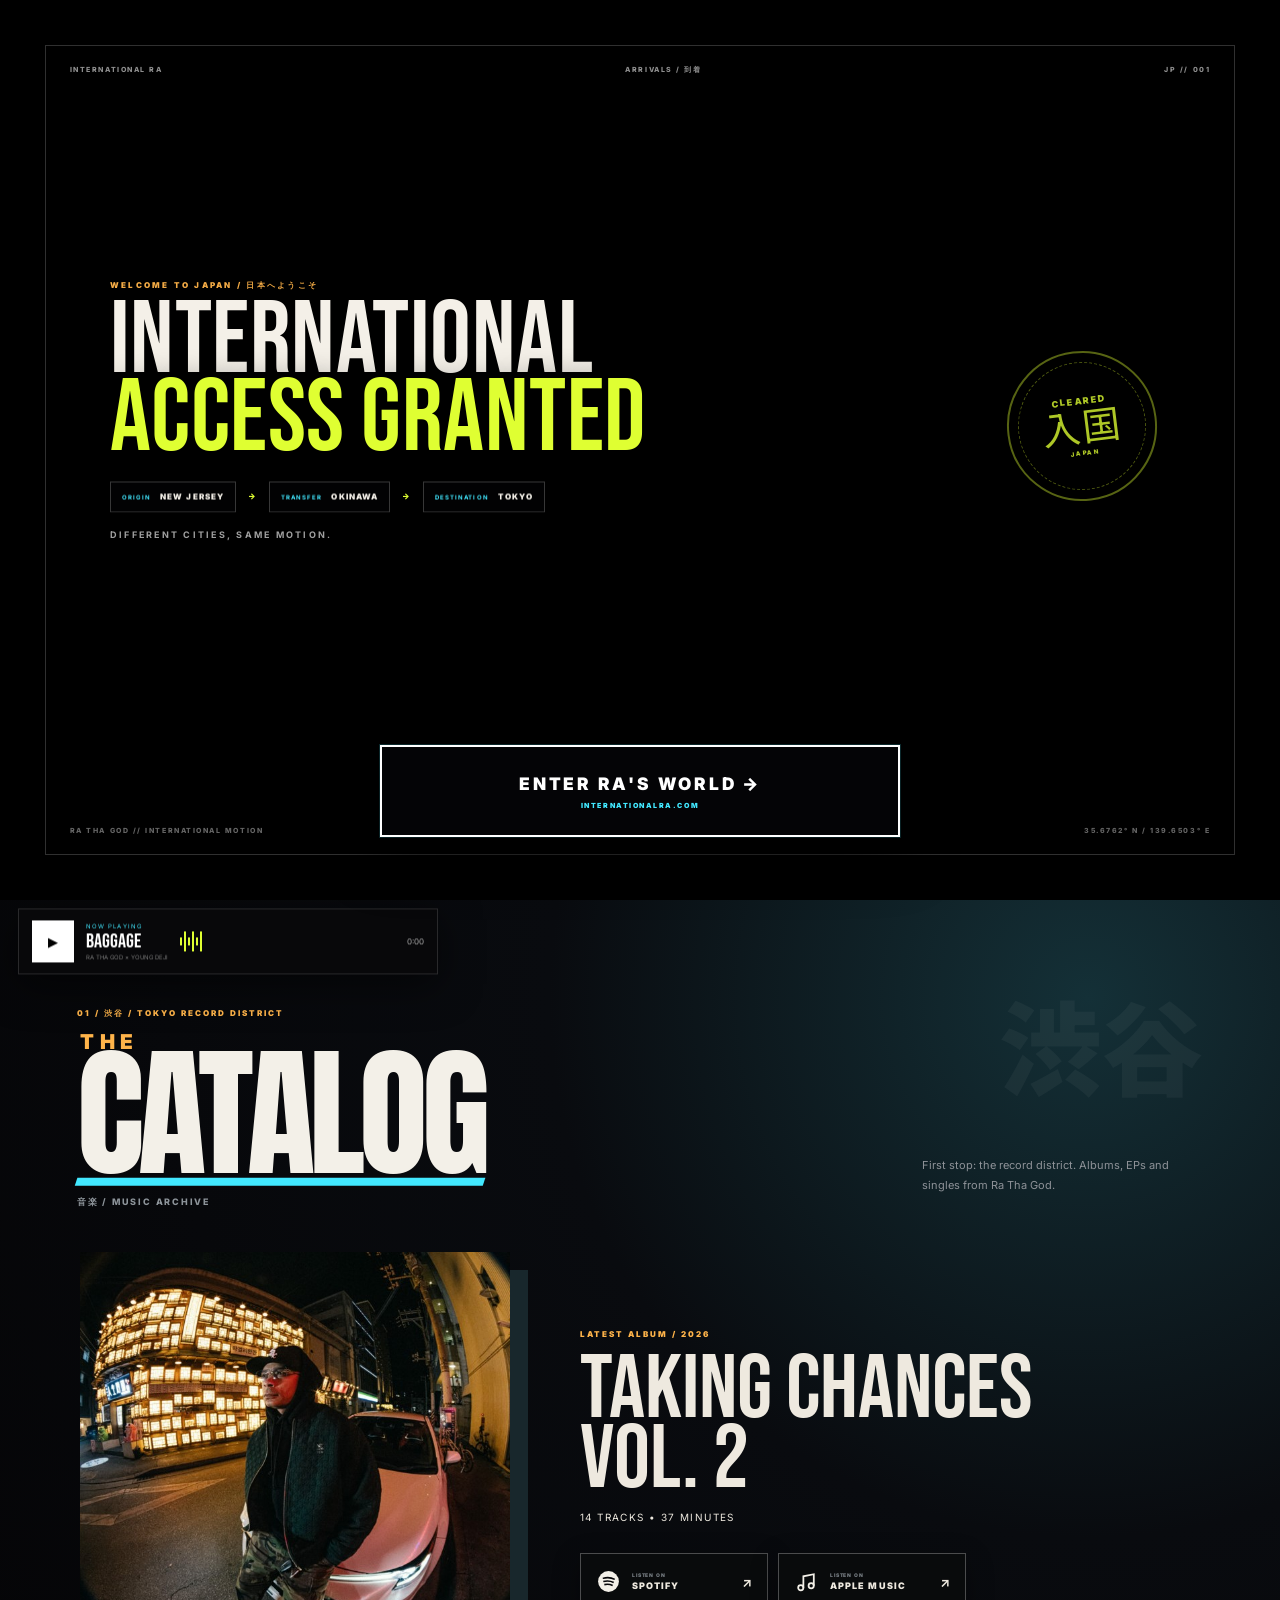
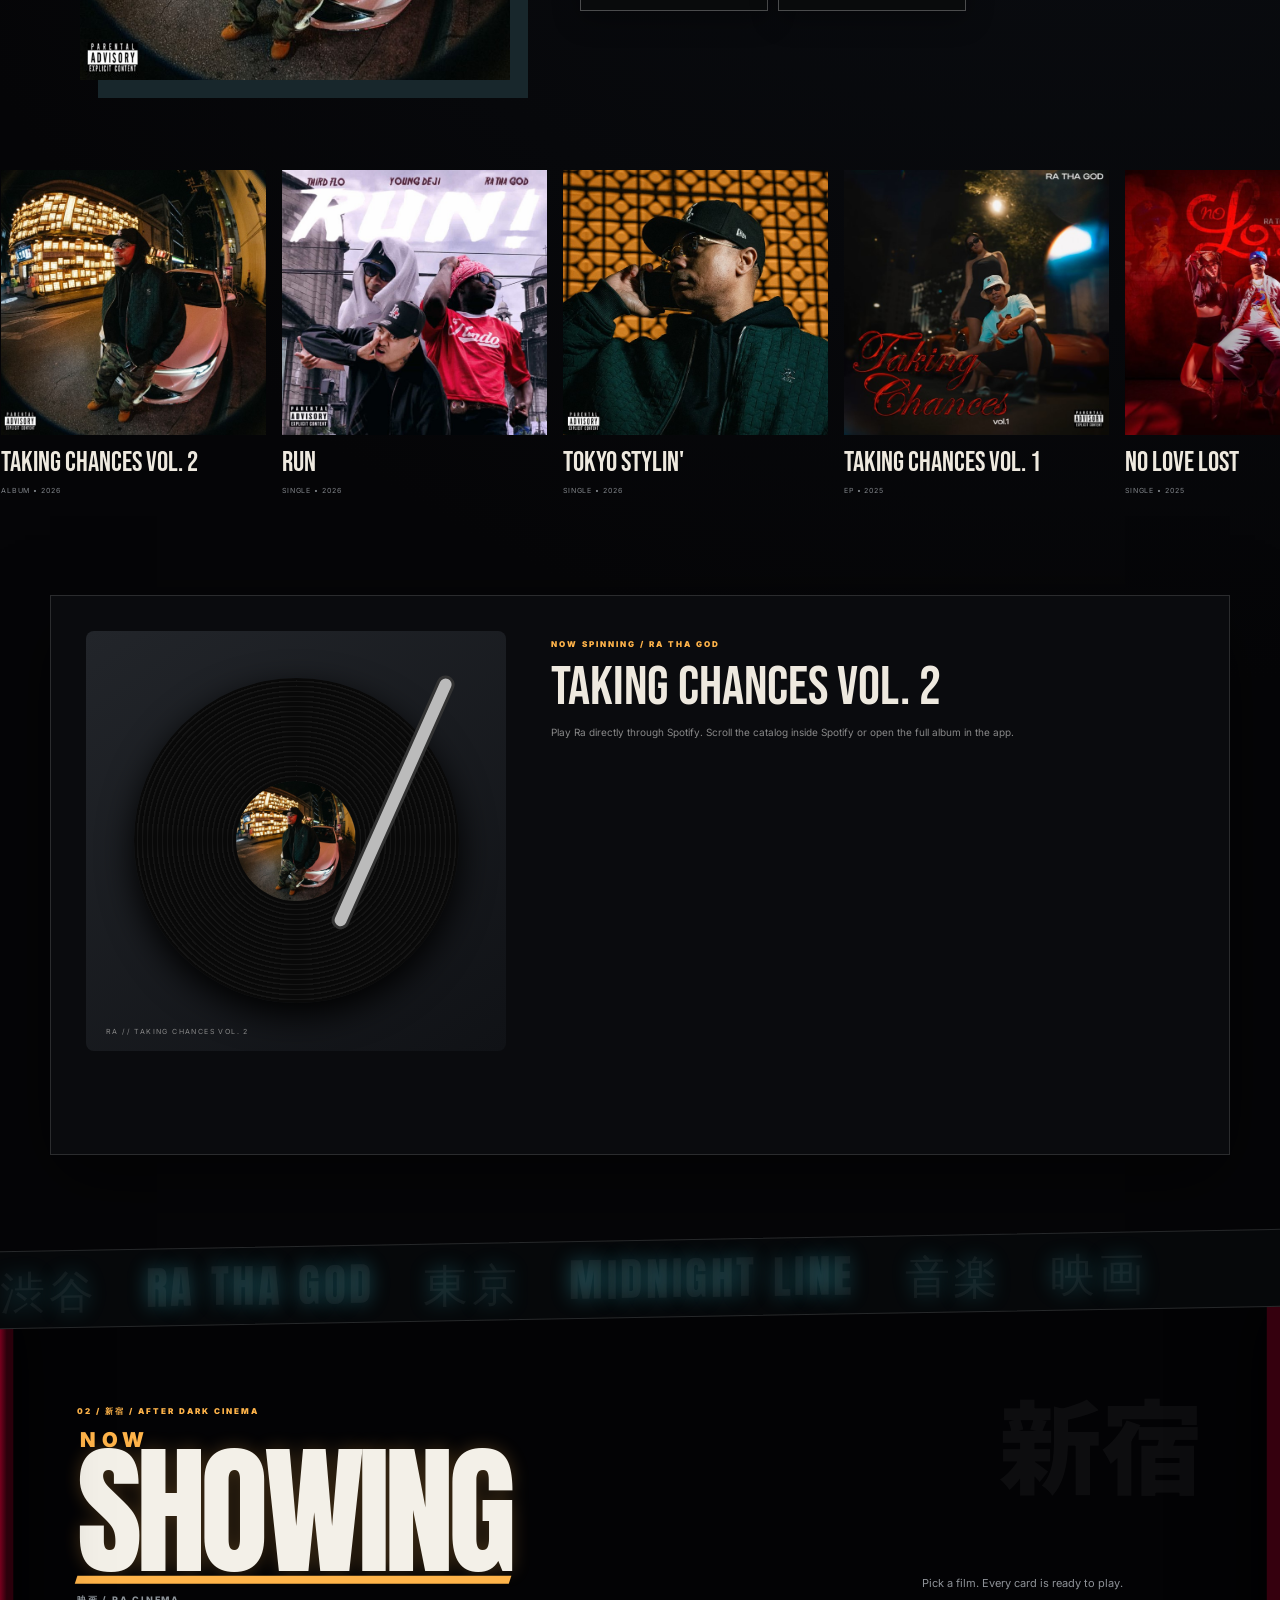
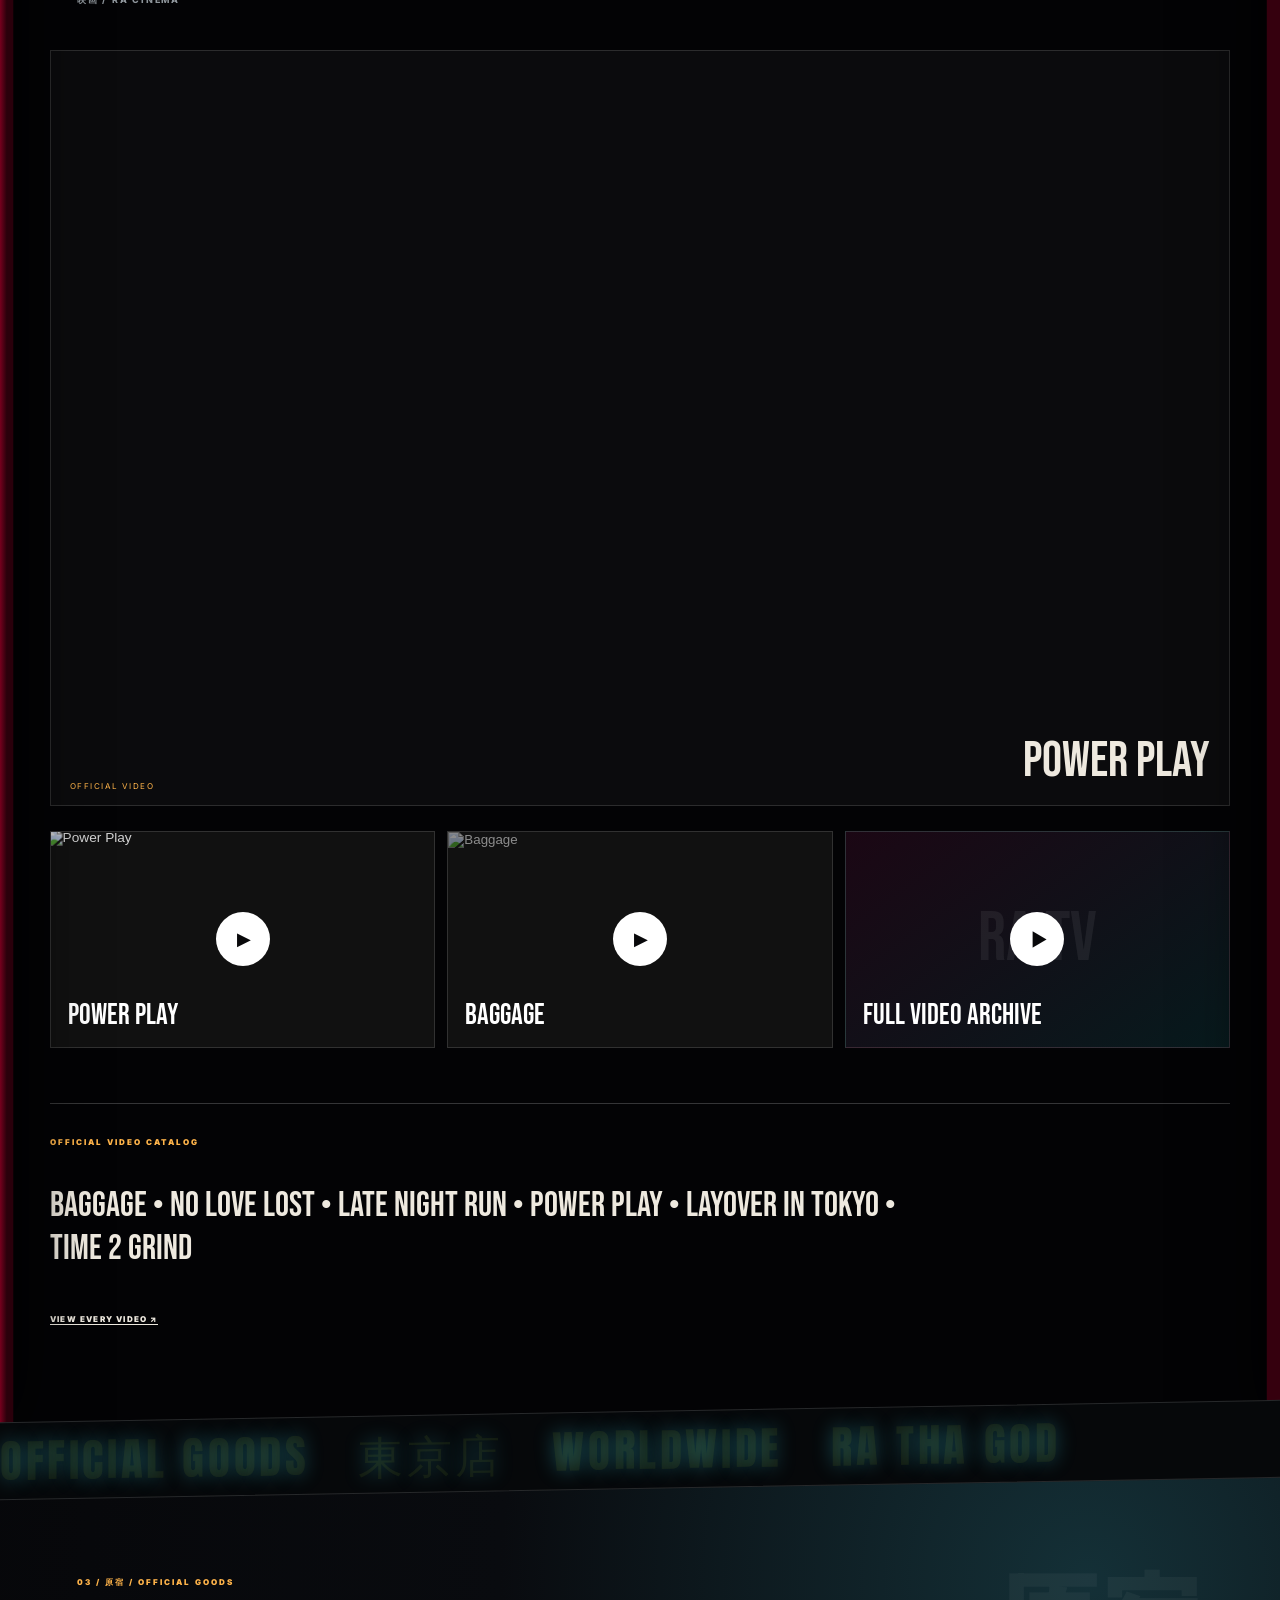
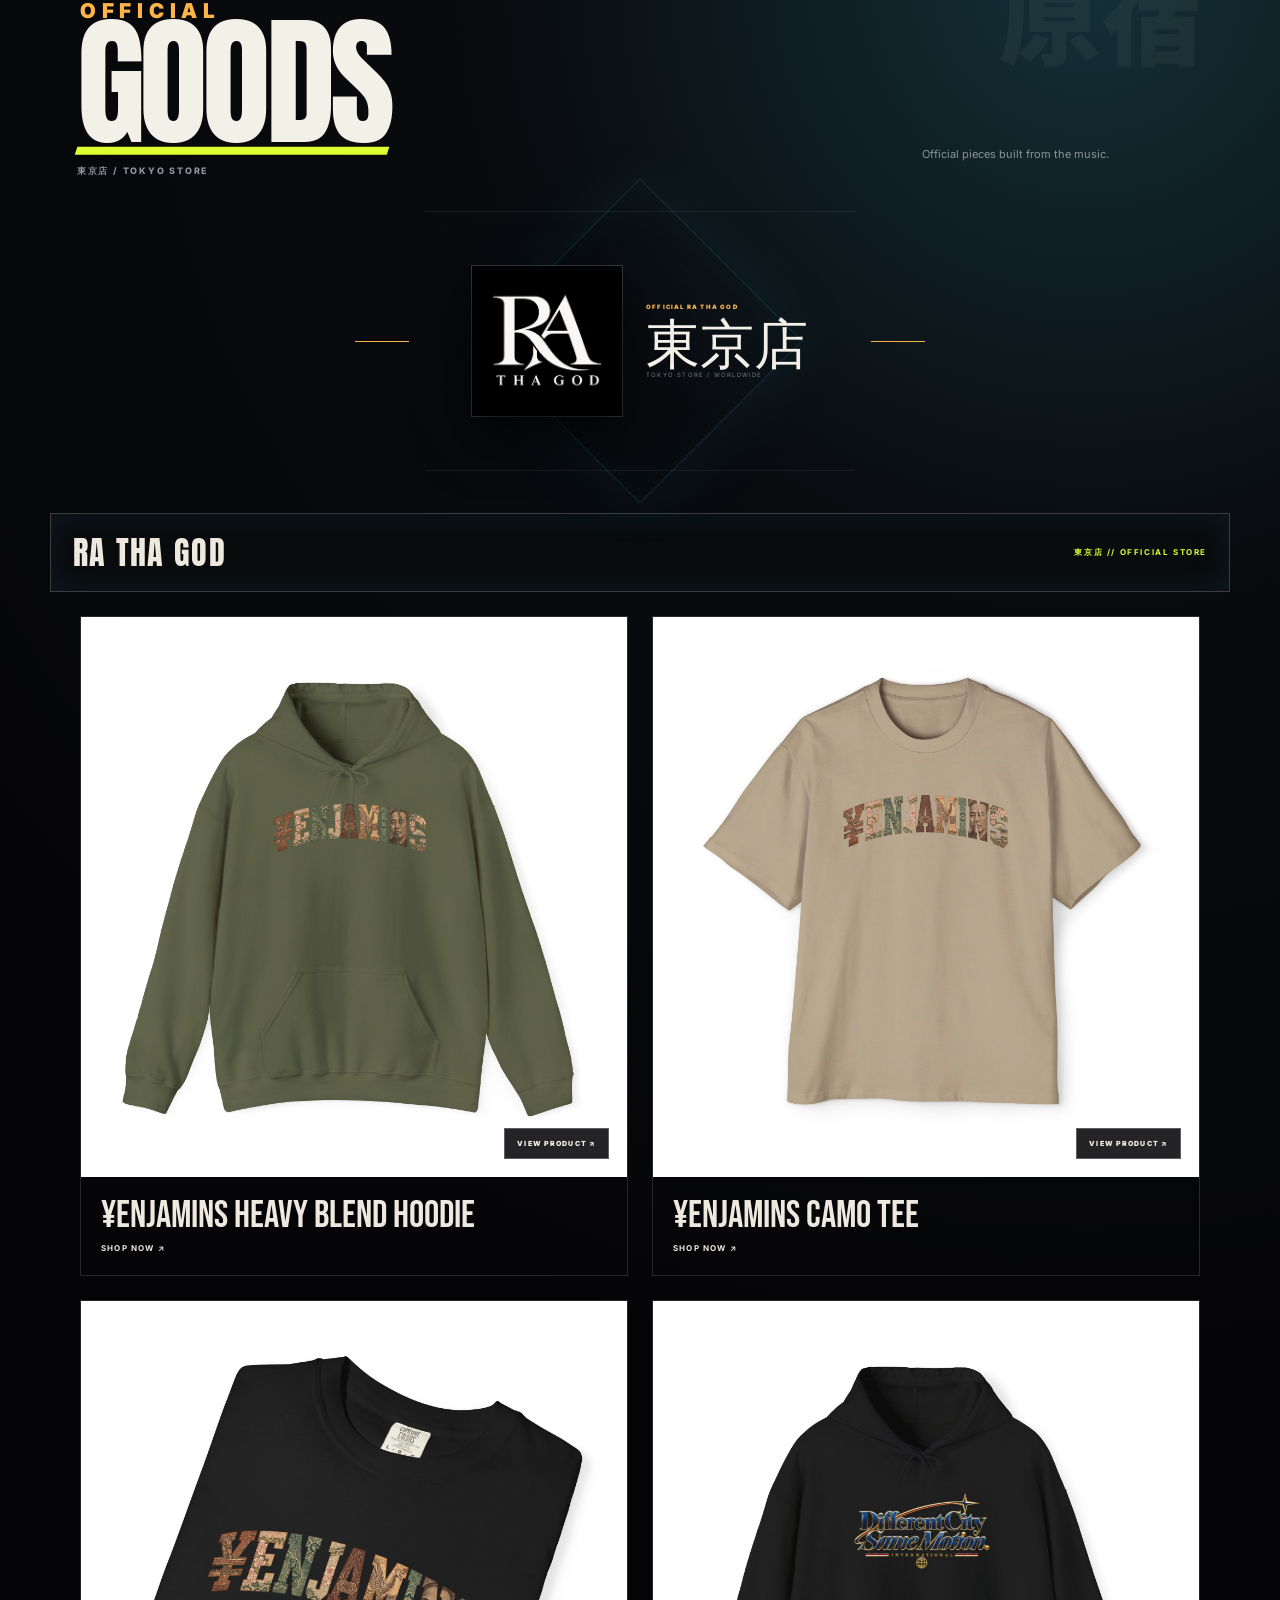
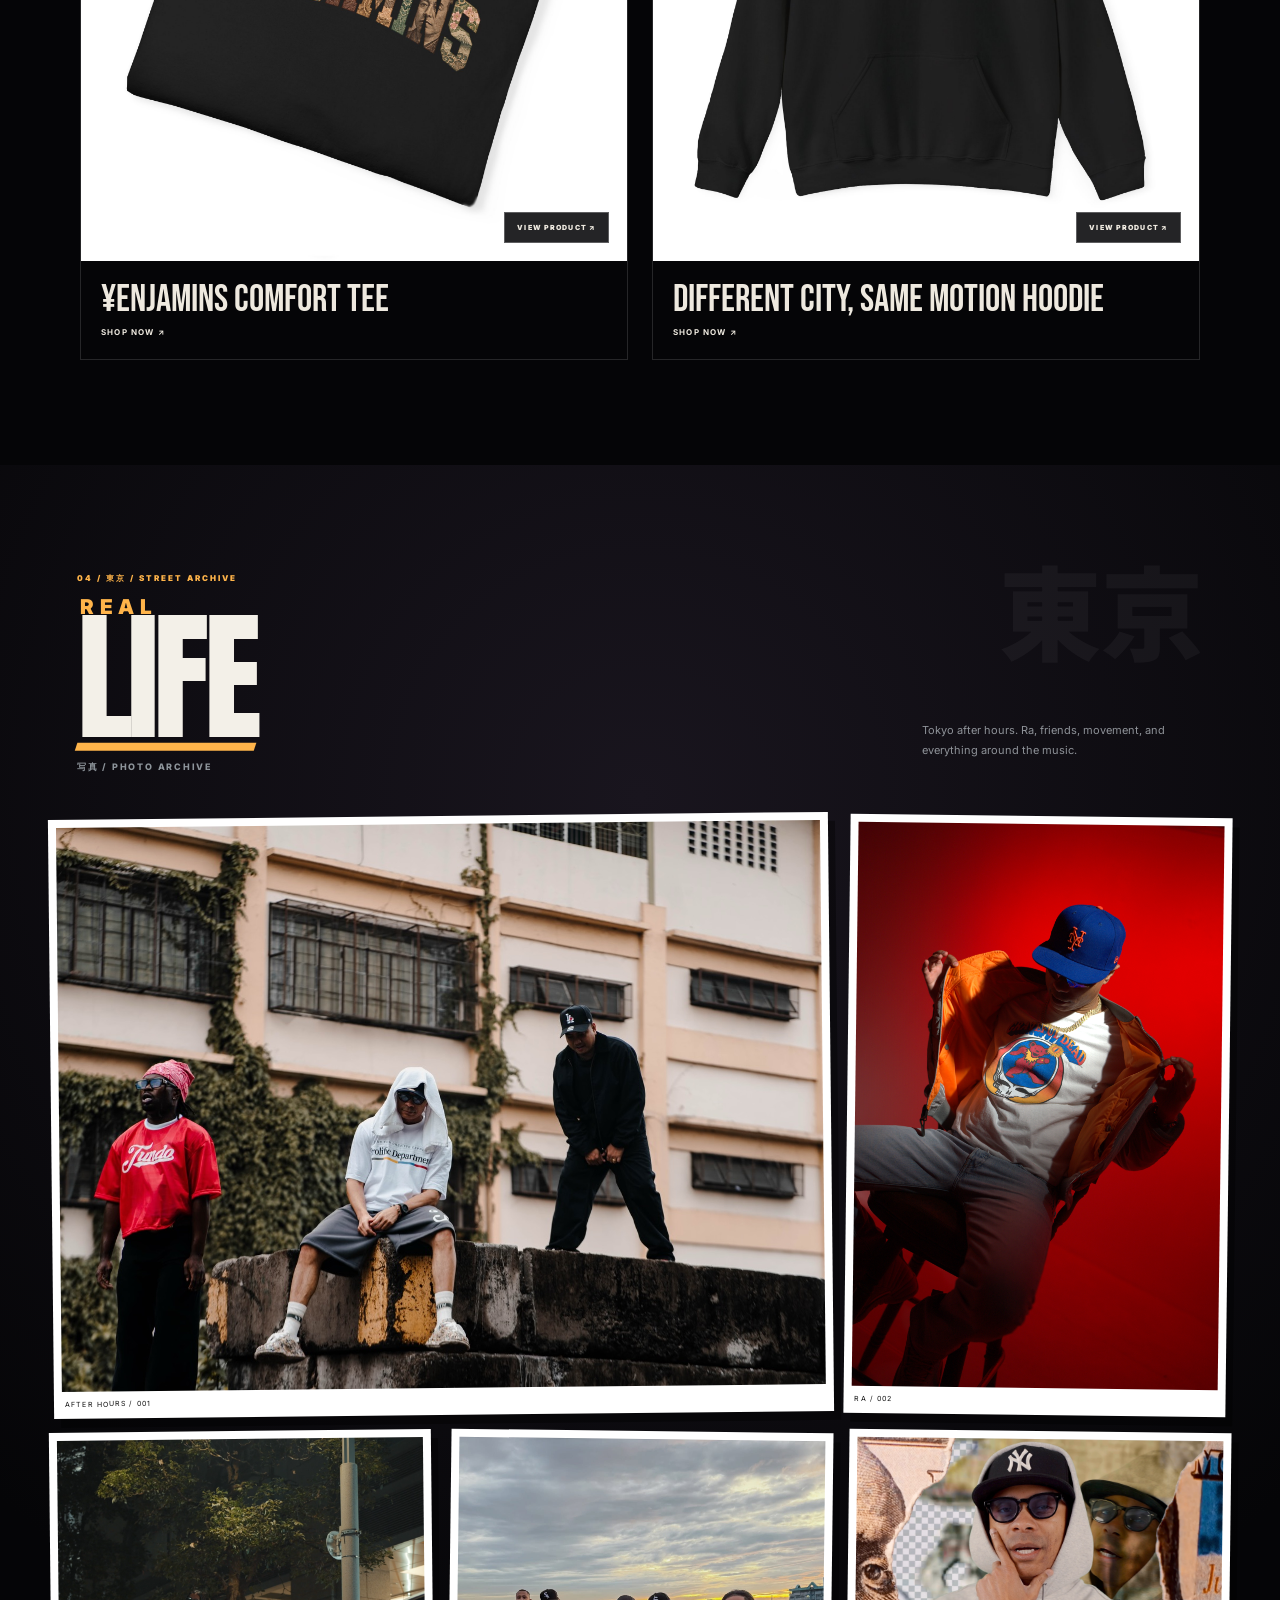
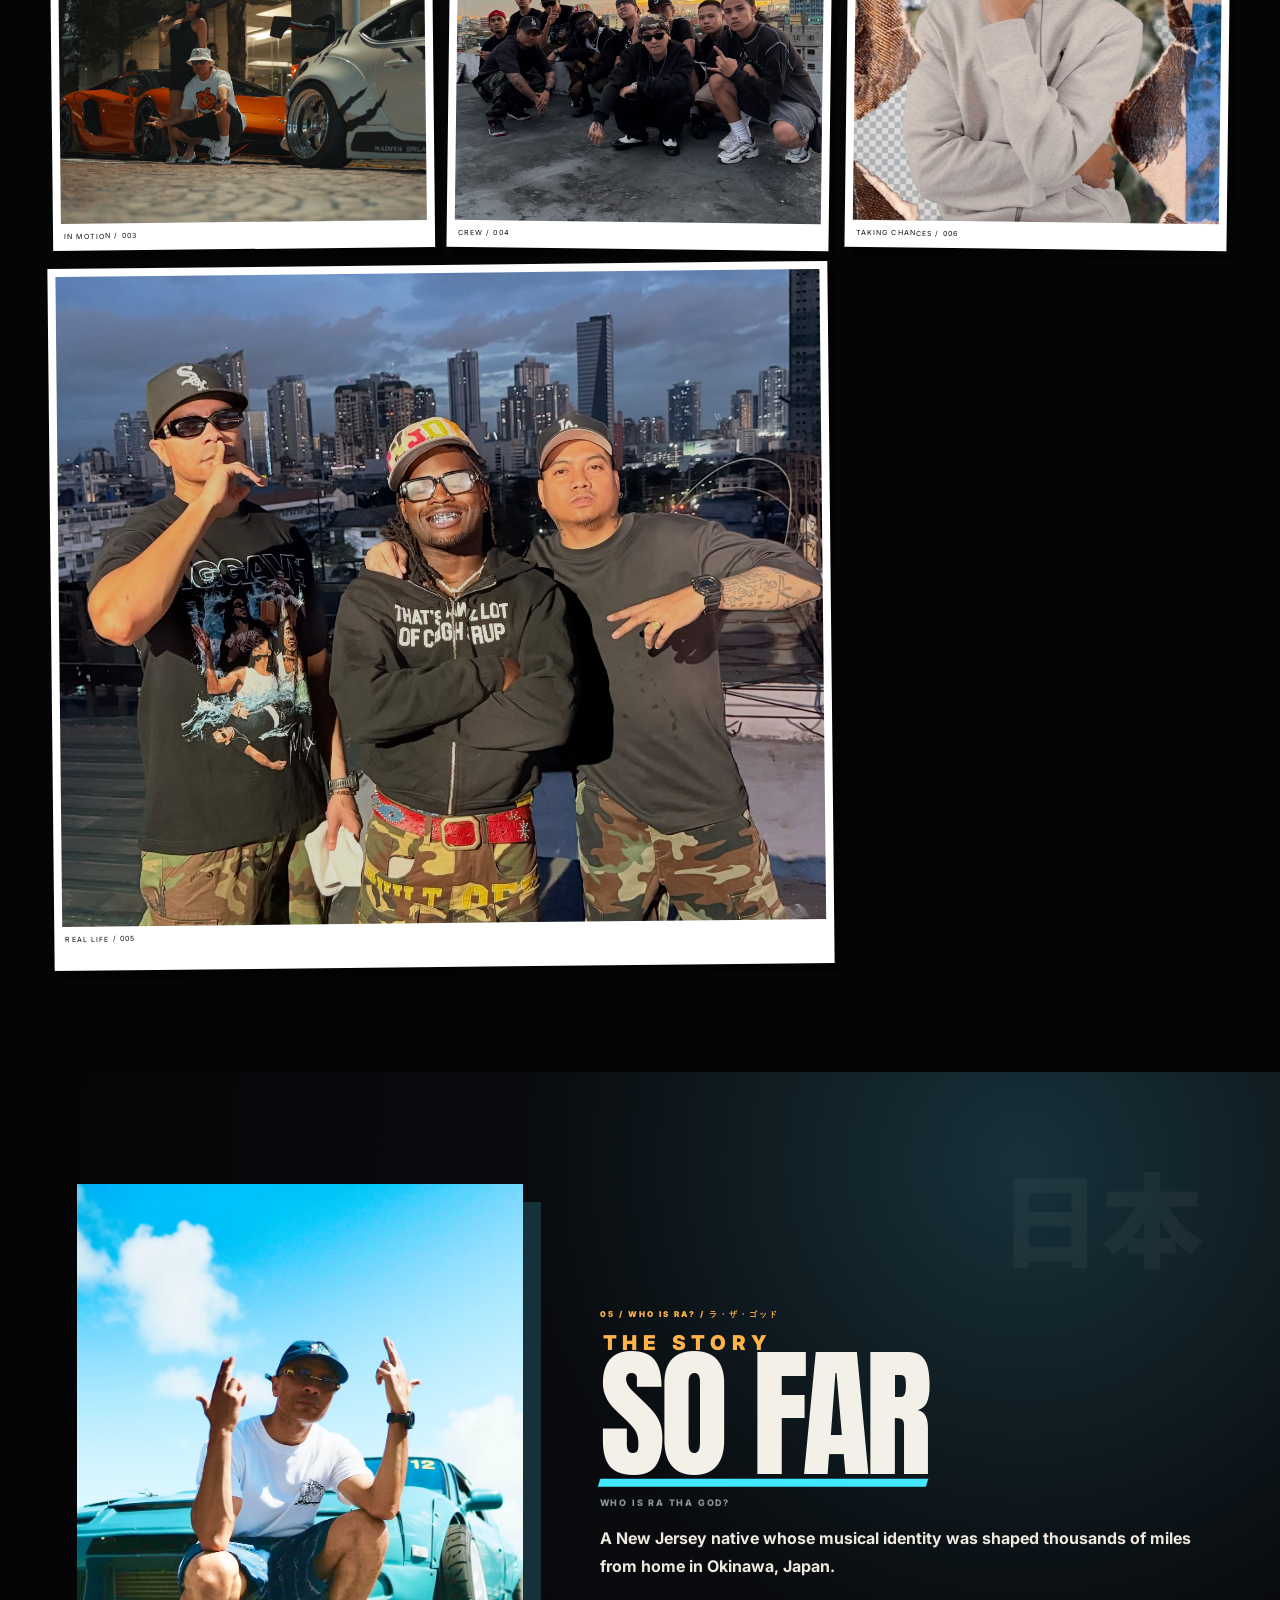
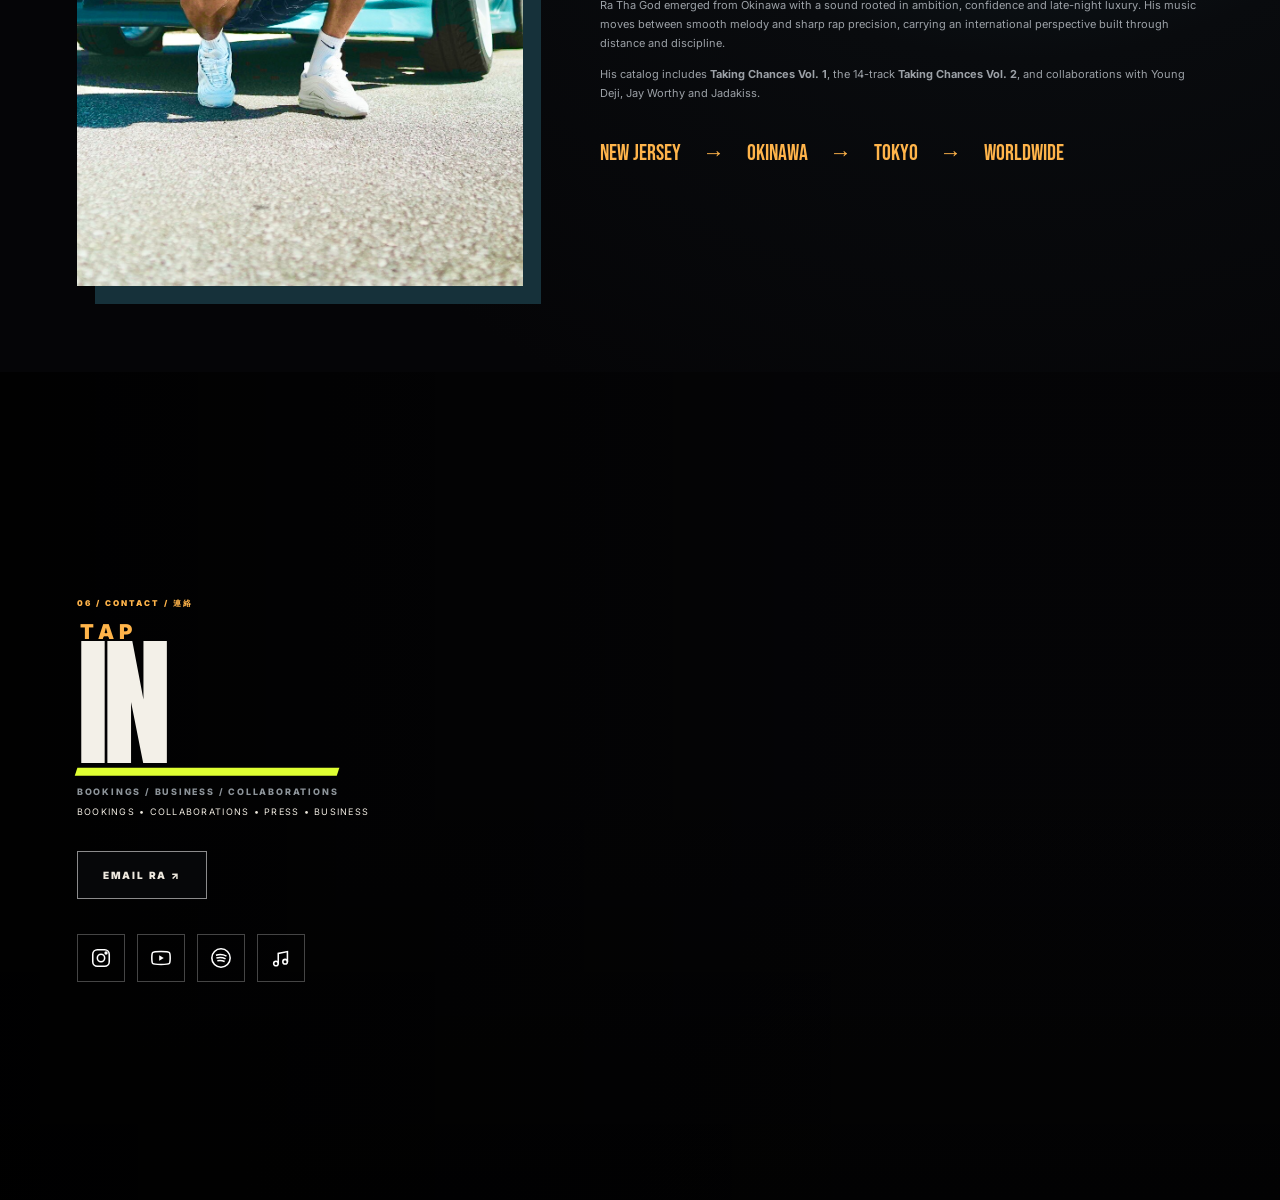
==== index.html @ 82b04cab "Duplicate photo section with updated images" ====
<!doctype html>
<html lang="en"><head><meta charset="utf-8"><meta name="viewport" content="width=device-width,initial-scale=1">
<meta name="description" content="International Ra — music, films, official goods and a life in motion from New Jersey to Japan and worldwide.">
<title>Ra Tha God - Official Site</title>
<meta property="og:type" content="website">
<meta property="og:site_name" content="International Ra">
<meta property="og:title" content="Ra Tha God — Official Site">
<meta property="og:description" content="Different Cities, Same Motion. International Ra.">
<meta property="og:url" content="https://internationalra.com/">
<meta property="og:image" content="https://internationalra.com/rafavicon.png">
<meta property="og:image:alt" content="Ra Tha God logo">
<meta name="twitter:card" content="summary">
<meta name="twitter:title" content="Ra Tha God — Official Site">
<meta name="twitter:description" content="Different Cities, Same Motion. International Ra.">
<meta name="twitter:image" content="https://internationalra.com/rafavicon.png"><meta name="theme-color" content="#050507"><link rel="icon" href="rafavicon.png">
<link rel="preconnect" href="https://fonts.googleapis.com"><link rel="preconnect" href="https://fonts.gstatic.com" crossorigin>
<link href="https://fonts.googleapis.com/css2?family=Bebas+Neue&family=Inter:wght@400;600;800;900&family=Noto+Sans+JP:wght@700;900&family=Anton&display=swap" rel="stylesheet"><link rel="stylesheet" href="styles.css"></head>
<body><div id="weatherFx" class="weather-fx"></div><div class="grain"></div>
<header class="topbar"><a class="brand" href="#top"><img src="rafavicon.png" alt="Ra Tha God logo"><span><b>RA THA GOD</b><small>NEW JERSEY → OKINAWA → TOKYO → WORLDWIDE</small></span></a><button class="menuBtn" aria-label="Open menu">☰</button><nav aria-label="Primary navigation"><a href="#music"><i>01</i>MUSIC</a><a href="#cinema"><i>02</i>CINEMA</a><a href="#shop"><i>03</i>SHOP</a><a href="#photos"><i>04</i>PHOTO ALLEY</a><a href="#about"><i>05</i>WHO IS RA?</a><a href="#contact"><i>06</i>CONTACT</a></nav><div class="tokyo-status"><i></i><span id="tokyoStatus">TOKYO // LIVE</span></div></header><aside class="metroRail" aria-label="Site navigation"><div class="metroLine"></div><a href="#top" data-stop="top"><i></i><span>ARRIVAL</span></a><a href="#music" data-stop="music"><i></i><span>MUSIC</span></a><a href="#cinema" data-stop="cinema"><i></i><span>CINEMA</span></a><a href="#shop" data-stop="shop"><i></i><span>STORE</span></a><a href="#photos" data-stop="photos"><i></i><span>STREETS</span></a><a href="#about" data-stop="about"><i></i><span>STORY</span></a><a href="#contact" data-stop="contact"><i></i><span>CONTACT</span></a></aside><div class="cursorGlow"></div>

<section id="gate" class="gate"><video autoplay muted loop playsinline><source src="raintro.mp4"></video><div class="gateShade"></div><div class="arrivalBoard"><div class="arrivalTop"><span>INTERNATIONAL RA</span><span>ARRIVALS / 到着</span><span>JP // 001</span></div><div class="arrivalMain"><small>WELCOME TO JAPAN / 日本へようこそ</small><h2>INTERNATIONAL<br><strong>ACCESS GRANTED</strong></h2><div class="arrivalRoute"><span><b>ORIGIN</b> NEW JERSEY</span><i>→</i><span><b>TRANSFER</b> OKINAWA</span><i>→</i><span><b>DESTINATION</b> TOKYO</span></div><p>DIFFERENT CITIES, SAME MOTION.</p></div><div class="arrivalStamp"><span>CLEARED</span><b>入国</b><small>JAPAN</small></div><div class="arrivalBottom"><span>RA THA GOD // INTERNATIONAL MOTION</span><span>35.6762° N / 139.6503° E</span></div></div><button id="enter" type="button" aria-label="Enter Japan and Ra Tha God's world"><span>ENTER RA'S WORLD →</span><small>INTERNATIONALRA.COM</small></button></section>

<main id="top"><section class="hero"><video autoplay muted loop playsinline><source src="radejivideo.mp4"></video><div class="shade"></div><div class="heroCopy"><div class="cityTag"><span>東京 / TOKYO</span><b>YOU HAVE ARRIVED</b></div><h1 class="chapterTitle heroTitle"><span>RA THA</span><strong>GOD</strong></h1><p>NEW JERSEY → OKINAWA → TOKYO → WORLDWIDE</p><div class="motionLine">DIFFERENT CITIES, SAME MOTION.</div><div class="actions"><a href="#music">▶ STREAM RA</a><a href="#cinema">WATCH FILMS</a></div></div><div class="ticker" aria-label="Ra Tha God updates"><div class="tickerTrack"><span class="tickerGroup"><b>TOKYO // 東京</b><i>✦</i><span>NOW PLAYING: BAGGAGE</span><i>✦</i><span>LATEST: TAKING CHANCES VOL. 2</span><i>✦</i><span>14 TRACKS</span><i>✦</i><span>BAGGAGE</span><i>✦</i><span>TOKYO STYLIN'</span><i>✦</i><span>POWER PLAY</span><i>✦</i><b>OFFICIAL MERCH AVAILABLE</b><i>✦</i><span>NEW JERSEY → OKINAWA → WORLDWIDE</span><i>✦</i><span>RA THA GOD</span><i>✦</i></span><span class="tickerGroup"><b>TOKYO // 東京</b><i>✦</i><span>NOW PLAYING: BAGGAGE</span><i>✦</i><span>LATEST: TAKING CHANCES VOL. 2</span><i>✦</i><span>14 TRACKS</span><i>✦</i><span>BAGGAGE</span><i>✦</i><span>TOKYO STYLIN'</span><i>✦</i><span>POWER PLAY</span><i>✦</i><b>OFFICIAL MERCH AVAILABLE</b><i>✦</i><span>NEW JERSEY → OKINAWA → WORLDWIDE</span><i>✦</i><span>RA THA GOD</span><i>✦</i></span></div></div></section>

<section id="music" class="tokyoPanel district"><div class="head"><div><small>01 / 渋谷 / TOKYO RECORD DISTRICT</small><h2 class="chapterTitle soundTitle"><span>THE</span><strong>CATALOG</strong><em>音楽 / MUSIC ARCHIVE</em></h2></div><p>First stop: the record district. Albums, EPs and singles from Ra Tha God.</p></div>
<div class="album"><img src="takingchances.jpg" alt="Taking Chances Vol. 2 cover"><div><small>LATEST ALBUM / 2026</small><h3>TAKING CHANCES<br>VOL. 2</h3><p>14 TRACKS • 37 MINUTES</p><div class="streamLinks" aria-label="Listen to Ra Tha God"><a class="streamBtn spotifyBtn" href="https://open.spotify.com/artist/4mQ0zTOpDbE1PDmQUWM7Gh" target="_blank" rel="noopener" aria-label="Listen to Ra Tha God on Spotify"><svg viewBox="0 0 24 24" aria-hidden="true"><circle cx="12" cy="12" r="10"/><path d="M6.5 9c4-1.2 8.2-.8 11.5 1M7 12c3.5-.9 7.2-.5 10 1M8 15c2.8-.6 5.6-.3 8 .8"/></svg><span><small>LISTEN ON</small>SPOTIFY</span><b>↗</b></a><a class="streamBtn appleBtn" href="https://music.apple.com/us/artist/ra-tha-god/1589904165" target="_blank" rel="noopener" aria-label="Listen to Ra Tha God on Apple Music"><svg viewBox="0 0 24 24" aria-hidden="true"><path d="M9 18V7l10-2v11"/><circle cx="6.5" cy="18" r="2.5"/><circle cx="16.5" cy="16" r="2.5"/></svg><span><small>LISTEN ON</small>APPLE MUSIC</span><b>↗</b></a></div></div></div>
<div class="releases" id="releaseRail">
<article data-search="Ra Tha God Taking Chances Vol. 2"><img src="takingchances.jpg" alt="Taking Chances Vol. 2"><b>TAKING CHANCES VOL. 2</b><span>ALBUM • 2026</span></article>
<article data-search="Ra Tha God RUN"><img src="radejiflo.jpg"><b>RUN</b><span>SINGLE • 2026</span></article>
<article data-search="Ra Tha God Tokyo Stylin"><img src="tokyostylin.jpg" alt="Tokyo Stylin'"><b>TOKYO STYLIN'</b><span>SINGLE • 2026</span></article>
<article data-search="Ra Tha God Taking Chances Vol. 1"><img src="tcv1.jpg" alt="Taking Chances Vol. 1"><b>TAKING CHANCES VOL. 1</b><span>EP • 2025</span></article>
<article data-search="Ra Tha God No Love Lost"><img src="nolove.jpg" alt="No Love Lost"><b>NO LOVE LOST</b><span>SINGLE • 2025</span></article>
<article data-search="Ra Tha God Come Around Jay Worthy"><img src="comearound.jpg" alt="Come Around"><b>COME AROUND</b><span>FEAT. JAY WORTHY • 2025</span></article>
<article data-search="Ra Tha God Power Play"><img src="powerplay.jpg" alt="Power Play"><b>POWER PLAY</b><span>SINGLE • 2025</span></article>
<article data-search="Ra Tha God Outta My Mind KMR WORLD"><img src="outta.jpg" alt="Outta My Mind"><b>OUTTA MY MIND</b><span>FEAT. KMR WORLD • 2024</span></article></div>

<div class="vinylStation"><div class="turntable"><div class="record"><div class="recordLabel"><img src="takingchances.jpg" alt=""></div></div><div class="tonearm"></div><div class="deckLabel">RA // TAKING CHANCES VOL. 2</div></div><div class="albumPlayer"><small>NOW SPINNING / RA THA GOD</small><h3>TAKING CHANCES VOL. 2</h3><p>Play Ra directly through Spotify. Scroll the catalog inside Spotify or open the full album in the app.</p><iframe src="https://open.spotify.com/embed/artist/4mQ0zTOpDbE1PDmQUWM7Gh?utm_source=generator&theme=0" title="Ra Tha God on Spotify" width="100%" height="352" frameborder="0" allow="autoplay; clipboard-write; encrypted-media; fullscreen; picture-in-picture" loading="lazy"></iframe></div></div></section>

<div class="cityTransition"><span>渋谷　RA THA GOD　東京　MIDNIGHT LINE　音楽　映画　</span></div><section id="cinema" class="cinema district"><div class="cinemaCurtain leftCurtain"></div><div class="cinemaCurtain rightCurtain"></div><div class="cinemaInner"><div class="head"><div><small>02 / 新宿 / AFTER DARK CINEMA</small><h2 class="chapterTitle cinemaTitle"><span>NOW</span><strong>SHOWING</strong><em>映画 / RA CINEMA</em></h2></div><p>Pick a film. Every card is ready to play.</p></div>
<div class="screen"><div id="movieScreen"><iframe src="https://www.youtube-nocookie.com/embed/kjlheuKc97k?rel=0" title="Power Play" allowfullscreen></iframe></div><footer><span id="movieTag">OFFICIAL VIDEO</span><h3 id="movieTitle">POWER PLAY</h3></footer></div>
<div class="films"><button class="film active" data-youtube="kjlheuKc97k" data-title="POWER PLAY" data-tag="OFFICIAL VIDEO"><img src="https://img.youtube.com/vi/kjlheuKc97k/maxresdefault.jpg" alt="Power Play"><i>▶</i><b>POWER PLAY</b></button><button class="film" data-youtube="bYcH5RZAA7I" data-title="BAGGAGE" data-tag="RA THA GOD × YOUNG DEJI"><img src="https://img.youtube.com/vi/bYcH5RZAA7I/maxresdefault.jpg" alt="Baggage"><i>▶</i><b>BAGGAGE</b></button><a class="film archive" href="https://www.youtube.com/@rathagod8086" target="_blank" rel="noopener"><strong>RA TV</strong><i>▶</i><b>FULL VIDEO ARCHIVE</b></a></div>
<div class="archiveText"><small>OFFICIAL VIDEO CATALOG</small><p>BAGGAGE • NO LOVE LOST • LATE NIGHT RUN • POWER PLAY • LAYOVER IN TOKYO • TIME 2 GRIND</p><a href="https://www.youtube.com/@rathagod8086" target="_blank" rel="noopener">VIEW EVERY VIDEO ↗</a></div></div></section>

<div class="cityTransition reverse"><span>OFFICIAL GOODS　東京店　WORLDWIDE　RA THA GOD　</span></div><section id="shop" class="tokyoPanel district"><div class="head"><div><small>03 / 原宿 / OFFICIAL GOODS</small><h2 class="chapterTitle shopTitle"><span>OFFICIAL</span><strong>GOODS</strong><em>東京店 / TOKYO STORE</em></h2></div><p>Official pieces built from the music.</p></div><div class="storeBrandMark" aria-hidden="true"><div class="storeLogoHalo"></div><img src="rafavicon.png" alt=""><div><small>OFFICIAL RA THA GOD</small><b>東京店</b><span>TOKYO STORE / WORLDWIDE</span></div></div><div class="storefrontSign"><span>RA THA GOD</span><b>東京店 // OFFICIAL STORE</b></div><div class="products">
<a href="https://international-ra.printify.me/product/32249717" target="_blank" rel="noopener"><div class="productVisual productPhoto"><img src="yenjamins1.jpg" alt="Yenjamins Camo Arch T-Shirt"><span class="viewTag">VIEW PRODUCT ↗</span></div><h3>¥ENJAMINS HEAVY BLEND HOODIE</h3><b>SHOP NOW ↗</b></a>
<a href="https://international-ra.printify.me/product/32250743" target="_blank" rel="noopener"><div class="productVisual productPhoto"><img src="yenjamins2.jpg" alt="Yenjamins Camo Tee"><span class="viewTag">VIEW PRODUCT ↗</span></div><h3>¥ENJAMINS CAMO TEE</h3><b>SHOP NOW ↗</b></a>
<a href="https://international-ra.printify.me/product/32247832" target="_blank" rel="noopener"><div class="productVisual productPhoto"><img src="yenjamins3.jpg" alt="Yenjamins Unisex Heavy Blend Hooded Sweatshirt"><span class="viewTag">VIEW PRODUCT ↗</span></div><h3>¥ENJAMINS COMFORT TEE</h3><b>SHOP NOW ↗</b></a>
<a href="https://international-ra.printify.me/product/32250779" target="_blank" rel="noopener"><div class="productVisual productPhoto"><img src="rahoodie2.jpg" alt="Different City Same Motion Hoodie"><span class="viewTag">VIEW PRODUCT ↗</span></div><h3>DIFFERENT CITY, SAME MOTION HOODIE</h3><b>SHOP NOW ↗</b></a>
</div></section>

<section id="photos" class="photoDistrict district"><div class="head"><div><small>04 / 東京 / STREET ARCHIVE</small><h2 class="chapterTitle photoTitle"><span>REAL</span><strong>LIFE</strong><em>写真 / PHOTO ARCHIVE</em></h2></div><p>Tokyo after hours. Ra, friends, movement, and everything around the music.</p></div><div class="photos"><figure class="wide"><img src="rafriends1.JPG" alt="Ra Tha God after hours"><figcaption>AFTER HOURS / 001</figcaption></figure><figure><img src="raflex.jpg" alt="Ra Tha God"><figcaption>RA / 002</figcaption></figure><figure><img src="rawhip2.PNG" alt="Ra Tha God with car"><figcaption>IN MOTION / 003</figcaption></figure><figure><img src="rafriends2.JPG" alt="Ra Tha God and crew"><figcaption>CREW / 004</figcaption></figure><figure class="wide"><img src="rafriends3.JPG" alt="Ra Tha God off camera"><figcaption>REAL LIFE / 005</figcaption></figure><figure><img src="radollar.JPEG" alt="Taking Chances"><figcaption>TAKING CHANCES / 006</figcaption></figure></div></section>

<section id="about" class="about"><div class="aboutPhoto"></div><div><small>05 / WHO IS RA? / ラ・ザ・ゴッド</small><h2 class="chapterTitle aboutTitle"><span>THE STORY</span><strong>SO FAR</strong><em>WHO IS RA THA GOD?</em></h2><p class="lead">A New Jersey native whose musical identity was shaped thousands of miles from home in Okinawa, Japan.</p><p>Ra Tha God emerged from Okinawa with a sound rooted in ambition, confidence and late-night luxury. His music moves between smooth melody and sharp rap precision, carrying an international perspective built through distance and discipline.</p><p>His catalog includes <b>Taking Chances Vol. 1</b>, the 14-track <b>Taking Chances Vol. 2</b>, and collaborations with Young Deji, Jay Worthy and Jadakiss.</p><div class="route">NEW JERSEY　→　OKINAWA　→　TOKYO　→　WORLDWIDE</div></div></section>

<section id="contact" class="contact"><video autoplay muted loop playsinline><source src="studiosession.mp4"></video><div class="shade"></div><div class="contactInner"><small>06 / CONTACT / 連絡</small><h2 class="chapterTitle contactTitle"><span>TAP</span><strong>IN</strong><em>BOOKINGS / BUSINESS / COLLABORATIONS</em></h2><p>BOOKINGS • COLLABORATIONS • PRESS • BUSINESS</p><a class="emailButton" href="mailto:moneytreemusic83@gmail.com">EMAIL RA ↗</a><div class="social"><a aria-label="Instagram" href="https://www.instagram.com/rathagod/" target="_blank" rel="noopener"><svg viewBox="0 0 24 24"><rect x="3" y="3" width="18" height="18" rx="5"/><circle cx="12" cy="12" r="4"/><circle cx="17.5" cy="6.5" r="1"/></svg></a><a aria-label="YouTube" href="https://www.youtube.com/@rathagod8086" target="_blank" rel="noopener"><svg viewBox="0 0 24 24"><path d="M22 12s0-5-1-6-3-1-9-1-8 0-9 1-1 6-1 6 0 5 1 6 3 1 9 1 8 0 9-1 1-6 1-6z"/><path class="fill" d="m10 9 5 3-5 3z"/></svg></a><a aria-label="Spotify" href="https://open.spotify.com/artist/4mQ0zTOpDbE1PDmQUWM7Gh" target="_blank" rel="noopener"><svg viewBox="0 0 24 24"><circle cx="12" cy="12" r="10"/><path d="M6.5 9c4-1.2 8.2-.8 11.5 1M7 12c3.5-.9 7.2-.5 10 1M8 15c2.8-.6 5.6-.3 8 .8"/></svg></a><a aria-label="Apple Music" href="https://music.apple.com/us/artist/ra-tha-god/1589904165" target="_blank" rel="noopener"><svg viewBox="0 0 24 24"><path d="M9 18V7l10-2v11"/><circle cx="6.5" cy="18" r="2.5"/><circle cx="16.5" cy="16" r="2.5"/></svg></a></div></div></section></main>
<div class="photoLightbox" id="photoLightbox" aria-hidden="true"><button aria-label="Close photo">×</button><img alt=""><span></span></div><div id="audioDock" class="audioDock"><button id="audioToggle">▶</button><div><small>NOW PLAYING</small><b>BAGGAGE</b><span>RA THA GOD × YOUNG DEJI</span></div><div class="wave"><i></i><i></i><i></i><i></i><i></i><i></i></div><time id="audioTime">0:00</time><audio id="baggageAudio" loop preload="metadata"><source src="baggagesong.mp3" type="audio/mpeg"></audio></div><button class="toTop">↑</button><script src="script.js"></script></body></html>
---- styles.css ----
:root{--black:#050507;--ink:#0a0b0d;--cream:#eee9df;--pink:#ff2a9b;--blue:#42e8ff;--lime:#dfff32;--amber:#ffb44a}*{box-sizing:border-box}html{scroll-behavior:smooth;scroll-padding-top:68px;background:#050507}body{margin:0;background:#050507;color:#eee9df;font-family:Inter,Arial,sans-serif;overflow-x:hidden}a{color:inherit;text-decoration:none}img{max-width:100%}em{font-style:normal}.grain{position:fixed;inset:0;z-index:97;pointer-events:none;opacity:.035;background-image:url("data:image/svg+xml,%3Csvg viewBox='0 0 180 180' xmlns='http://www.w3.org/2000/svg'%3E%3Cfilter id='n'%3E%3CfeTurbulence type='fractalNoise' baseFrequency='.85' numOctaves='3'/%3E%3C/filter%3E%3Crect width='100%25' height='100%25' filter='url(%23n)'/%3E%3C/svg%3E")}.topbar{position:fixed;z-index:90;top:0;left:0;right:0;height:68px;padding:0 3vw;display:flex;align-items:center;gap:24px;background:#050507e9;border-bottom:1px solid #fff2;backdrop-filter:blur(16px)}.brand img{width:42px;height:42px}.topbar nav{display:flex;gap:24px;margin:auto}.topbar nav a{font-size:8px;font-weight:900;letter-spacing:.16em}.topbar nav a:hover,.topbar nav a.active{color:var(--blue)}.menuBtn{display:none;background:none;border:0;color:white;font-size:20px}.tokyo-status{display:flex;align-items:center;gap:7px;font-size:7px;font-weight:900;letter-spacing:.12em;color:#aaa}.tokyo-status i{width:6px;height:6px;border-radius:50%;background:var(--blue);box-shadow:0 0 12px var(--blue)}.shade{position:absolute;inset:0;background:linear-gradient(90deg,#000d,#0002 68%),linear-gradient(0deg,#0009,transparent 55%)}section small{font-size:8px;font-weight:900;letter-spacing:.25em;color:var(--amber)}.gate{position:fixed;z-index:100;inset:0;background:#000}.gate video,.hero>video,.contact>video{position:absolute;width:100%;height:100%;object-fit:cover}.gateShade{position:absolute;inset:0;background:linear-gradient(0deg,#0009,transparent 55%)}#enter{position:absolute;z-index:2;left:50%;bottom:7vh;transform:translateX(-50%);padding:19px 34px;border:1px solid #fff9;background:#050507c9;color:white;font:900 11px Inter;letter-spacing:.2em;cursor:pointer;backdrop-filter:blur(8px)}#enter:hover{background:#fff;color:#050507}.hero{height:100vh;position:relative;overflow:hidden}.heroCopy{position:absolute;z-index:3;left:6vw;bottom:13vh}.heroCopy h1,.head h2,.about h2,.contact h2{font:clamp(78px,11vw,170px)/.73 "Bebas Neue";margin:15px 0}.heroCopy h1 em,.head h2 em,.about h2 em,.contact h2 em{color:transparent;-webkit-text-stroke:1px currentColor}.heroCopy p{font-size:9px;letter-spacing:.2em}.actions{display:flex;gap:10px;margin-top:25px}.actions a,.lineBtn{padding:13px 16px;border:1px solid #fff6;font-size:8px;font-weight:900;letter-spacing:.14em}.actions a:first-child{background:#fff;color:#000}.ticker{position:absolute;z-index:4;left:0;right:0;bottom:0;padding:13px 0;background:var(--lime);color:#050507;font-size:8px;font-weight:900;letter-spacing:.15em;white-space:nowrap;overflow:hidden}.ticker span{display:block;width:max-content;animation:ticker 24s linear infinite}@keyframes ticker{to{transform:translateX(-50%)}}.district{min-height:70vh;padding-bottom:105px}.tokyoPanel{background:radial-gradient(circle at 85% 5%,#143037 0,#090b0f 25%,#050507 60%);color:#eee9df}.head{padding:100px 6vw 45px;display:grid;grid-template-columns:1.5fr .5fr;align-items:end}.head h2{font-size:clamp(80px,10vw,145px)}.head>p{font-size:11px;line-height:1.8;color:#8e9298;max-width:360px}.album{max-width:1180px;margin:0 auto 80px;padding:0 30px;display:grid;grid-template-columns:430px 1fr;gap:70px;align-items:center}.album>img{width:100%;box-shadow:18px 18px #18272c}.album h3{font:clamp(60px,7vw,105px)/.78 "Bebas Neue";margin:15px 0}.album p{font-size:10px;letter-spacing:.14em;margin-bottom:30px}.releases{display:flex;gap:16px;overflow-x:auto;padding:10px 6vw 28px;scroll-snap-type:x mandatory}.releases article{min-width:265px;width:265px;scroll-snap-align:start}.releases img,.coverLoading{width:265px;height:265px;object-fit:cover;display:flex}.releases b{display:block;font:28px/1 "Bebas Neue";margin-top:14px}.releases span{font-size:7px;letter-spacing:.13em;color:#81858a}.coverLoading{padding:22px;align-items:flex-end;font:52px/.8 "Bebas Neue";background:linear-gradient(145deg,#17191e,#092f36);color:#fff}.vinylStation{max-width:1180px;margin:70px auto 0;padding:35px;display:grid;grid-template-columns:420px 1fr;gap:45px;background:#0a0b0e;border:1px solid #fff2;box-shadow:0 25px 70px #0008}.turntable{height:420px;background:linear-gradient(145deg,#22252a,#101216);border-radius:8px;position:relative;display:grid;place-items:center;overflow:hidden}.record{width:325px;height:325px;border-radius:50%;background:repeating-radial-gradient(circle,#090909 0 3px,#151515 4px 5px);box-shadow:0 12px 35px #000;animation:spin 8s linear infinite}.recordLabel{width:120px;height:120px;border-radius:50%;overflow:hidden;position:absolute;left:50%;top:50%;transform:translate(-50%,-50%)}.recordLabel img{width:100%;height:100%;object-fit:cover}.tonearm{position:absolute;right:52px;top:48px;width:12px;height:270px;background:#bbb;transform:rotate(24deg);transform-origin:top;border-radius:10px;box-shadow:0 0 0 3px #333}.deckLabel{position:absolute;left:20px;bottom:15px;font-size:7px;letter-spacing:.2em;color:#888}@keyframes spin{to{transform:rotate(360deg)}}.albumPlayer h3{font:55px/.9 "Bebas Neue";margin:12px 0}.albumPlayer p{font-size:10px;line-height:1.7;color:#888}.albumPlayer iframe{margin-top:12px;border-radius:10px}.cinema{position:relative;background:#030305;overflow:hidden}.cinemaInner{position:relative;z-index:2}.cinemaCurtain{position:absolute;z-index:5;top:0;bottom:0;width:51%;background:repeating-linear-gradient(90deg,#35000e 0 7%,#74001d 8% 14%,#2a000b 15% 21%);box-shadow:0 0 70px #000;transition:transform 1.3s cubic-bezier(.7,0,.2,1)}.leftCurtain{left:0}.rightCurtain{right:0}.cinema.open .leftCurtain{transform:translateX(-98%)}.cinema.open .rightCurtain{transform:translateX(98%)}.screen{max-width:1180px;margin:auto;padding:14px;background:#0b0b0d;border:1px solid #fff2}.screen>div{aspect-ratio:16/9}.screen iframe{width:100%;height:100%;border:0}.screen footer{display:flex;justify-content:space-between;align-items:end;padding:15px 5px 0}.screen footer span{font-size:8px;letter-spacing:.18em;color:var(--amber)}.screen h3{font:50px "Bebas Neue";margin:0}.films{max-width:1180px;margin:25px auto;display:grid;grid-template-columns:repeat(3,1fr);gap:12px}.film{aspect-ratio:16/9;border:1px solid #fff2;background:#111;color:white;position:relative;overflow:hidden;padding:0;text-align:left;cursor:pointer}.film img{position:absolute;inset:0;width:100%;height:100%;object-fit:cover;filter:brightness(.55);transition:.25s}.film:hover img,.film.active img{filter:brightness(.82);transform:scale(1.025)}.film b{position:absolute;left:17px;bottom:14px;font:29px "Bebas Neue";z-index:2}.film i{position:absolute;z-index:3;left:50%;top:50%;transform:translate(-50%,-50%);width:54px;height:54px;border-radius:50%;background:#fff;color:#08080a;display:grid;place-items:center;font-style:normal;font-size:18px;padding-left:3px}.archive{background:linear-gradient(145deg,#1b0714,#071a1d)}.archive strong{position:absolute;inset:0;display:grid;place-content:center;font:70px "Bebas Neue";color:#fff1}.archiveText{max-width:1180px;margin:55px auto 0;border-top:1px solid #fff3;padding-top:25px}.archiveText p{font:35px/1.25 "Bebas Neue";max-width:900px}.archiveText a{font-size:8px;font-weight:900;letter-spacing:.15em;border-bottom:1px solid}.products{max-width:1180px;margin:auto;padding:0 30px;display:grid;grid-template-columns:1fr 1fr;gap:24px}.products>a{border:1px solid #fff2;transition:.25s}.products>a:hover{transform:translateY(-7px);box-shadow:12px 12px #15333b}.productVisual{height:500px;position:relative;display:grid;place-items:center}.productVisual.black{background:radial-gradient(circle,#2b2630,#09090b 65%)}.productVisual.light{background:radial-gradient(circle,#fff,#d9d1c2 65%)}.productVisual small{position:absolute;top:20px;left:20px}.hoodie,.tee{display:grid;place-items:center;font:60px "Bebas Neue";filter:drop-shadow(0 25px 22px #0007)}.hoodie{width:260px;height:300px;background:#d8b628;clip-path:polygon(24% 10%,37% 2%,63% 2%,76% 10%,100% 25%,88% 48%,78% 42%,78% 100%,22% 100%,22% 42%,12% 48%,0 25%)}.tee{width:270px;height:280px;background:#f3ecdc;color:#b8ae9b;clip-path:polygon(22% 4%,38% 0,62% 0,78% 4%,100% 22%,88% 43%,78% 36%,78% 100%,22% 100%,22% 36%,12% 43%,0 22%)}.products h3{font:38px/1 "Bebas Neue";margin:20px 20px 8px}.products>a>b{display:block;margin:0 20px 22px;font-size:8px;letter-spacing:.15em}.photoDistrict{background:radial-gradient(circle at 50% 15%,#19151e,#050507 48%)}.photos{padding:0 4vw;display:grid;grid-template-columns:repeat(12,1fr);gap:16px;grid-auto-flow:dense}.photos figure{margin:0;background:white;padding:8px 8px 27px;box-shadow:7px 9px 0 #0006;grid-column:span 4;transform:rotate(-.6deg);min-height:360px}.photos figure:nth-child(even){transform:rotate(.7deg)}.photos .wide{grid-column:span 8}.photos img{width:100%;height:100%;max-height:650px;object-fit:cover;display:block}.photos figcaption{color:#111;font-size:7px;letter-spacing:.16em;padding:8px 3px 0}.about{min-height:100vh;padding:105px 6vw 80px;background:radial-gradient(circle at 80% 10%,#17313a,#090b0e 38%,#050507 72%);color:#eee9df;display:grid;grid-template-columns:.85fr 1.15fr;gap:6vw;align-items:center}.aboutPhoto{height:78vh;background:url("rawhip.jpg") center/cover;box-shadow:18px 18px #16313a}.about h2{font-size:clamp(70px,8.5vw,125px)}.about p{font-size:11px;line-height:1.75;color:#9ca1a7}.about .lead{font-size:16px;color:#eee9df;font-weight:700}.route{font:22px "Bebas Neue";margin-top:35px;color:var(--amber)}.contact{min-height:92vh;position:relative;overflow:hidden;display:grid;place-items:center}.contactInner{position:relative;z-index:2;width:88vw}.contact h2{font-size:clamp(85px,12vw,175px)}.contactInner p{font-size:9px;letter-spacing:.14em}.emailButton{display:inline-block;margin:25px 0 35px;padding:17px 25px;border:1px solid #fff8;background:#08090bd9;font-size:10px;font-weight:900;letter-spacing:.18em}.emailButton:hover{background:#fff;color:#050507}.social{display:flex;gap:12px}.social a{width:48px;height:48px;border:1px solid #fff4;display:grid;place-items:center}.social svg{width:22px;height:22px;fill:none;stroke:white;stroke-width:1.7}.social svg .fill{fill:white;stroke:none}.audioDock{position:fixed;z-index:95;left:18px;bottom:18px;width:min(420px,calc(100vw - 36px));min-height:66px;background:#09090bee;border:1px solid #fff2;backdrop-filter:blur(14px);display:flex;align-items:center;gap:12px;padding:10px 13px;color:#fff;box-shadow:0 10px 40px #0008;transform:translateY(140%);transition:.5s}.audioDock.show{transform:none}.audioDock button{width:42px;height:42px;border:0;background:#fff;cursor:pointer}.audioDock small,.audioDock b,.audioDock span{display:block}.audioDock small{font-size:6px;color:var(--blue);letter-spacing:.18em}.audioDock b{font:20px "Bebas Neue"}.audioDock span{font-size:6px;color:#777}.wave{display:flex;align-items:center;gap:2px;height:28px;flex:1}.wave i{width:2px;height:8px;background:var(--lime);animation:wave .8s ease-in-out infinite alternate}.wave i:nth-child(2n){height:20px;animation-delay:.2s}.audioDock.paused .wave i{animation-play-state:paused;height:3px}@keyframes wave{to{height:26px}}.audioDock time{font-size:8px;color:#aaa}.toTop{position:fixed;z-index:80;right:20px;bottom:20px;width:42px;height:42px;border:1px solid #fff4;background:#08080bdd;color:#fff;opacity:0;pointer-events:none}.toTop.show{opacity:1;pointer-events:auto}.weather-fx{position:fixed;z-index:89;inset:0;pointer-events:none;overflow:hidden;opacity:0;transition:opacity 1s}.weather-fx.rain{opacity:.25;background-image:repeating-linear-gradient(105deg,transparent 0 26px,#bfeeff5e 27px,#bfeeff5e 28px,transparent 29px 55px);animation:rain .85s linear infinite}.weather-fx.mist{opacity:.14;background:radial-gradient(ellipse at 20% 30%,#bfeeff33,transparent 45%),radial-gradient(ellipse at 80% 60%,#dcefff25,transparent 50%);animation:mist 10s ease-in-out infinite alternate}.weather-fx.clear{opacity:.07;background:radial-gradient(circle at 80% 10%,#42e8ff,transparent 30%)}@keyframes rain{to{background-position:-80px 150px}}@keyframes mist{to{transform:translateX(5%) translateY(2%)}}@media(max-width:800px){html{scroll-padding-top:60px}.topbar{height:60px}.menuBtn{display:block;margin-left:auto}.topbar nav{display:none;position:absolute;top:60px;left:0;right:0;background:#050507f7;padding:25px;flex-direction:column}.topbar nav.open{display:flex}.tokyo-status{font-size:6px}.heroCopy h1{font-size:24vw}.head{grid-template-columns:1fr;padding-top:75px}.head h2{font-size:22vw}.album{grid-template-columns:1fr;gap:40px}.vinylStation{grid-template-columns:1fr;margin:45px 15px;padding:18px}.turntable{height:330px}.record{width:260px;height:260px}.films{grid-template-columns:1fr;padding:0 15px}.screen,.archiveText{margin-left:15px;margin-right:15px}.products{grid-template-columns:1fr;padding:0 15px}.productVisual{height:400px}.photos{grid-template-columns:1fr 1fr}.photos figure,.photos .wide{grid-column:span 1;min-height:220px}.about{grid-template-columns:1fr;padding-top:80px}.aboutPhoto{height:58vh}.about h2{font-size:20vw}.contact h2{font-size:24vw}.audioDock{left:10px;bottom:10px;width:calc(100vw - 70px)}.wave,.audioDock span{display:none}}@media(prefers-reduced-motion:reduce){*{animation:none!important;transition:none!important}html{scroll-behavior:auto}.weather-fx{display:none}.cinemaCurtain{display:none}}
/* V6 FULL EXPERIENCE */
.chapterTitle{position:relative;display:grid;width:max-content;max-width:100%;margin:12px 0 0!important;font-family:Anton,"Bebas Neue",sans-serif!important;text-transform:uppercase;line-height:.73!important;letter-spacing:-.045em}
.chapterTitle span{font:900 clamp(13px,1.6vw,25px)/1 Inter,sans-serif;letter-spacing:.28em;color:var(--amber);margin:0 0 .45em .15em}
.chapterTitle strong{font:inherit;font-size:clamp(82px,11vw,165px);font-weight:400;color:#f3f0e8;white-space:nowrap;position:relative}
.chapterTitle strong:after{content:"";position:absolute;left:-.03em;right:-.02em;bottom:.02em;height:.08em;background:var(--blue);mix-blend-mode:screen;transform:skewX(-18deg)}
.chapterTitle em{font:800 clamp(7px,.7vw,10px)/1 Inter,sans-serif!important;letter-spacing:.2em!important;color:#8d949a!important;-webkit-text-stroke:0!important;margin-top:15px}
.heroTitle{display:block}.heroTitle span{display:block;font:inherit;font-size:clamp(100px,15vw,230px);letter-spacing:-.05em;color:#fff;margin:0}.heroTitle strong{display:block;font-size:clamp(100px,15vw,230px);color:transparent;-webkit-text-stroke:1px #fff}.heroTitle strong:after{background:var(--amber);height:.04em}
.cinemaTitle strong:after{background:var(--pink)}.shopTitle strong:after{background:var(--lime)}.photoTitle strong:after{background:var(--amber)}.contactTitle strong:after{background:var(--lime)}
.cinema.open .cinemaTitle strong{text-shadow:0 0 18px #ff2a9b55}
.storefrontSign{max-width:1180px;margin:0 auto 24px;padding:14px 22px;border:1px solid #fff3;background:#090b0d;display:flex;justify-content:space-between;align-items:center;box-shadow:inset 0 0 35px #42e8ff12}
.storefrontSign span{font:32px Anton,sans-serif;letter-spacing:.04em}.storefrontSign b{font-size:8px;letter-spacing:.2em;color:var(--lime)}
.products>a{overflow:hidden}.products>a:before{content:"";position:absolute;inset:0;pointer-events:none;background:linear-gradient(115deg,transparent 30%,#fff1 45%,transparent 60%);transform:translateX(-120%);transition:.8s}.products>a{position:relative}.products>a:hover:before{transform:translateX(120%)}
.cityTransition{height:78px;background:#06080a;border-block:1px solid #fff2;overflow:hidden;display:flex;align-items:center;transform:skewY(-1deg);margin:-20px 0;position:relative;z-index:6}.cityTransition span{font:45px Anton,sans-serif;letter-spacing:.08em;color:#ffffff0d;white-space:nowrap;animation:cityMove 16s linear infinite;text-shadow:0 0 20px #42e8ff44}.cityTransition.reverse span{animation-direction:reverse;color:#dfff3210}@keyframes cityMove{to{transform:translateX(-35%)}}
.metroRail{position:fixed;z-index:88;right:17px;top:50%;transform:translateY(-50%);display:flex;flex-direction:column;gap:19px;padding:15px 8px}.metroLine{position:absolute;left:12px;top:24px;bottom:24px;width:1px;background:#ffffff2b}.metroRail a{position:relative;display:flex;align-items:center;gap:8px;min-height:12px}.metroRail i{width:9px;height:9px;border-radius:50%;border:1px solid #fff8;background:#07080a;z-index:2;transition:.25s}.metroRail span{font-size:6px;font-weight:900;letter-spacing:.15em;color:#777;opacity:0;transform:translateX(6px);transition:.25s}.metroRail a:hover span,.metroRail a.active span{opacity:1;transform:none;color:#fff}.metroRail a.active i{background:var(--blue);border-color:var(--blue);box-shadow:0 0 14px var(--blue)}
.cursorGlow{position:fixed;z-index:2;width:360px;height:360px;border-radius:50%;pointer-events:none;background:radial-gradient(circle,#42e8ff0c,transparent 65%);transform:translate(-50%,-50%);opacity:0;transition:opacity .3s}
.photoLightbox{position:fixed;z-index:120;inset:0;background:#020204eF;display:none;place-items:center;padding:5vw;backdrop-filter:blur(15px)}.photoLightbox.open{display:grid}.photoLightbox img{max-width:min(1100px,90vw);max-height:82vh;box-shadow:0 30px 80px #000}.photoLightbox button{position:absolute;right:25px;top:20px;border:0;background:none;color:white;font-size:42px;cursor:pointer}.photoLightbox span{position:absolute;bottom:3vh;font-size:8px;letter-spacing:.2em;color:#aaa}.photos figure{cursor:zoom-in;transition:transform .25s,filter .25s}.photos figure:hover{z-index:3;transform:rotate(0) translateY(-6px)!important;filter:brightness(1.08)}
.weather-fx.rain:after{content:"";position:absolute;left:0;right:0;bottom:0;height:24%;background:linear-gradient(0deg,#42e8ff0e,transparent);filter:blur(8px)}
@media(hover:hover) and (pointer:fine){body:hover .cursorGlow{opacity:1}}
@media(max-width:800px){.chapterTitle strong{font-size:20vw;white-space:normal}.heroTitle span,.heroTitle strong{font-size:27vw}.metroRail{top:auto;bottom:0;right:0;left:0;transform:none;flex-direction:row;justify-content:space-around;background:#050507e8;backdrop-filter:blur(12px);padding:8px 10px}.metroLine{left:7%;right:7%;top:12px;bottom:auto;width:auto;height:1px}.metroRail a{flex-direction:column;gap:4px}.metroRail span{opacity:1;transform:none;font-size:5px}.cityTransition{height:55px}.cityTransition span{font-size:30px}.storefrontSign{margin-inline:15px}.cursorGlow{display:none}}


/* V6.1 — FINAL ASSET + INTERACTION POLISH */

/* Weather remains informational in the header; no full-screen weather overlay. */
.weather-fx,
.weather-fx.rain,
.weather-fx.mist,
.weather-fx.clear,
.weather-fx.rain::after{
  display:none!important;
  opacity:0!important;
  background:none!important;
  animation:none!important;
}

/* Accent rule belongs BELOW the display word — never through the glyphs. */
.chapterTitle strong{
  padding-bottom:.13em;
}
.chapterTitle strong:after{
  left:0!important;
  right:auto!important;
  bottom:0!important;
  width:100%!important;
  height:.055em!important;
  transform:skewX(-18deg) translateY(35%)!important;
  transform-origin:left center;
  mix-blend-mode:normal!important;
  z-index:1;
}
.heroTitle strong{
  padding-bottom:.10em;
}
.heroTitle strong:after{
  bottom:-.015em!important;
}

/* Entrance is intentionally oversized and unmistakably clickable. */
#enter{
  min-width:min(520px,86vw)!important;
  min-height:92px!important;
  padding:24px 42px!important;
  display:flex!important;
  align-items:center;
  justify-content:center;
  gap:22px;
  border:2px solid #fff!important;
  background:#050507e8!important;
  box-shadow:0 16px 55px #000a,0 0 0 1px #42e8ff33;
  font-size:clamp(15px,1.35vw,21px)!important;
  letter-spacing:.16em!important;
  transition:transform .2s ease,background .2s ease,color .2s ease,box-shadow .2s ease!important;
}
#enter small{
  color:var(--blue);
  font-size:12px;
  letter-spacing:.15em;
}
#enter:hover{
  transform:translateX(-50%) translateY(-4px)!important;
  background:var(--lime)!important;
  color:#050507!important;
  border-color:var(--lime)!important;
  box-shadow:0 20px 65px #000b,0 0 30px #dfff3238;
}
#enter:hover small{color:#050507}

/* Real product photography. */
.productVisual.productPhoto{
  height:560px;
  display:block;
  overflow:hidden;
  background:#0a0b0d;
}
.productVisual.productPhoto img{
  width:100%;
  height:100%;
  display:block;
  object-fit:cover;
  transition:transform .55s cubic-bezier(.2,.7,.2,1),filter .3s ease;
}
.products>a:hover .productPhoto img{
  transform:scale(1.035);
  filter:brightness(1.05);
}
.productVisual.productPhoto small{
  z-index:2;
  padding:8px 10px;
  background:#050507dc;
}
.viewTag{
  position:absolute;
  z-index:2;
  right:18px;
  bottom:18px;
  padding:10px 12px;
  background:#050507df;
  border:1px solid #fff4;
  font-size:7px;
  font-weight:900;
  letter-spacing:.16em;
}

/* Clickable controls should always read as interactive. */
button,
.actions a,
.lineBtn,
.emailButton,
.social a,
.products>a,
.film,
.metroRail a,
.toTop{
  cursor:pointer;
}
button:focus-visible,
a:focus-visible{
  outline:2px solid var(--blue);
  outline-offset:4px;
}

/* Replace the browser-looking catalog scrollbar with a quiet custom rail. */
.releases{
  scrollbar-width:thin;
  scrollbar-color:var(--blue) #11151a;
}
.releases::-webkit-scrollbar{height:6px}
.releases::-webkit-scrollbar-track{background:#11151a}
.releases::-webkit-scrollbar-thumb{background:var(--blue);border-radius:99px}

/* Local covers are treated consistently. */
.releases img{
  background:#101317;
  transition:transform .35s ease,filter .35s ease;
}
.releases article:hover img{
  transform:scale(1.018);
  filter:brightness(1.06);
}

@media(max-width:800px){
  #enter{
    min-width:82vw!important;
    min-height:78px!important;
    padding:20px 24px!important;
  }
  .productVisual.productPhoto{height:440px}
}


/* V6.2 — brand/navigation/streaming polish */
.topbar{height:74px;padding:0 3vw;border-bottom:1px solid #ffffff1f;background:linear-gradient(180deg,#07090bf7,#050507ed);box-shadow:0 8px 30px #0007}
.brand{display:flex;align-items:center;gap:11px;min-width:235px}
.brand img{width:44px;height:44px;box-shadow:0 0 0 1px #fff2,0 0 24px #42e8ff10}
.brand span{display:flex;flex-direction:column;gap:3px;white-space:nowrap}
.brand b{font:15px Anton,"Bebas Neue",sans-serif;letter-spacing:.12em}
.brand small{font-size:5px;letter-spacing:.17em;color:#6f777d;font-weight:800}
.topbar nav{height:100%;align-items:center;gap:4px;padding:0 7px;border-left:1px solid #fff1;border-right:1px solid #fff1}
.topbar nav a{height:100%;padding:0 13px;display:flex;align-items:center;gap:6px;position:relative;font-size:8px;transition:color .2s ease,background .2s ease}
.topbar nav a i{font-style:normal;font-size:5px;color:#555d63;letter-spacing:.08em;transition:.2s}
.topbar nav a:after{content:"";position:absolute;left:13px;right:13px;bottom:0;height:2px;background:var(--blue);transform:scaleX(0);transform-origin:center;transition:transform .22s ease;box-shadow:0 0 12px #42e8ff88}
.topbar nav a:hover,.topbar nav a.active{background:#ffffff05;color:#f3f0e8}
.topbar nav a:hover:after,.topbar nav a.active:after{transform:scaleX(1)}
.topbar nav a.active i{color:var(--blue)}
.tokyo-status{min-width:205px;justify-content:flex-end}

.streamLinks{display:flex;gap:10px;flex-wrap:wrap;margin-top:24px}
.streamBtn{min-width:188px;height:58px;padding:0 15px;display:flex;align-items:center;gap:11px;border:1px solid #fff4;background:#090b0de8;transition:transform .2s ease,border-color .2s ease,background .2s ease;box-shadow:0 8px 28px #0005}
.streamBtn svg{width:25px;height:25px;flex:none;fill:none;stroke:#f3f0e8;stroke-width:1.7}
.spotifyBtn svg circle{fill:#f3f0e8;stroke:none}.spotifyBtn svg path{stroke:#050507;stroke-width:1.5;fill:none}
.streamBtn span{display:flex;flex-direction:column;gap:3px;font-size:9px;font-weight:900;letter-spacing:.12em;line-height:1}
.streamBtn span small{font-size:5px;color:#747b80;letter-spacing:.17em}
.streamBtn>b{margin-left:auto;font-size:13px}
.streamBtn:hover{transform:translateY(-3px);border-color:var(--blue);background:#11171a}
.appleBtn:hover{border-color:var(--amber)}

/* Cinema now shares the site's warm amber/orange chapter language. */
.cinemaTitle strong:after{background:var(--amber)!important}
.cinema.open .cinemaTitle strong{text-shadow:0 0 18px #ffb44a3d!important}

/* A centered brand monument turns the open shop area into a storefront facade. */
.storeBrandMark{width:min(430px,80vw);height:260px;margin:-10px auto 42px;position:relative;display:flex;align-items:center;justify-content:center;gap:24px;border-top:1px solid #fff1;border-bottom:1px solid #fff1}
.storeBrandMark:before,.storeBrandMark:after{content:"";position:absolute;width:54px;height:1px;background:var(--amber);top:50%}
.storeBrandMark:before{left:-70px}.storeBrandMark:after{right:-70px}
.storeBrandMark img{position:relative;z-index:2;width:150px;height:150px;object-fit:cover;box-shadow:0 20px 55px #000c,0 0 0 1px #fff3}
.storeLogoHalo{position:absolute;width:230px;height:230px;border:1px solid #42e8ff1f;transform:rotate(45deg);box-shadow:0 0 80px #42e8ff12,inset 0 0 50px #42e8ff08}
.storeBrandMark>div:last-child{position:relative;z-index:2;display:flex;flex-direction:column;gap:6px}
.storeBrandMark small{font-size:6px;letter-spacing:.2em;color:var(--amber)}
.storeBrandMark b{font:54px Anton,"Bebas Neue",sans-serif;line-height:.9;color:#f3f0e8}
.storeBrandMark span{font-size:6px;letter-spacing:.2em;color:#737b80}

@media(max-width:1100px){.brand span{display:none}.brand{min-width:auto}.tokyo-status{min-width:auto}.topbar nav a{padding-inline:9px}.topbar nav a i{display:none}}
@media(max-width:800px){.topbar{height:60px}.topbar nav{height:auto;border:0}.topbar nav a{height:42px;padding:0}.topbar nav a:after{left:0;right:0}.streamBtn{min-width:0;flex:1}.storeBrandMark{height:210px;margin-bottom:28px}.storeBrandMark img{width:110px;height:110px}.storeLogoHalo{width:170px;height:170px}.storeBrandMark b{font-size:40px}.storeBrandMark:before,.storeBrandMark:after{display:none}}


/* FINAL POLISH — seamless hero broadcast ticker */
.ticker{padding:0!important;height:40px;display:flex;align-items:center;overflow:hidden}
.tickerTrack{display:flex;flex:none;width:max-content;align-items:center;will-change:transform;animation:raTickerLoop 34s linear infinite}
.tickerGroup{display:flex!important;flex:none;width:max-content!important;align-items:center;gap:18px;padding-right:18px;white-space:nowrap}
.tickerGroup span,.tickerGroup b{display:inline-block;font:900 8px/1 Inter,Arial,sans-serif;letter-spacing:.15em}
.tickerGroup i{display:inline-block;font-style:normal;font-size:8px;opacity:.58}
@keyframes raTickerLoop{from{transform:translate3d(0,0,0)}to{transform:translate3d(-50%,0,0)}}
.ticker:hover .tickerTrack{animation-play-state:paused}
@media(max-width:800px){.ticker{height:36px}.tickerTrack{animation-duration:27s}.tickerGroup{gap:14px;padding-right:14px}.tickerGroup span,.tickerGroup b{font-size:7px}}
@media(prefers-reduced-motion:reduce){.ticker{overflow-x:auto}.tickerTrack{animation:none!important}}


/* INTERNATIONAL RA — JAPAN ARRIVAL EXPERIENCE */
.gateShade{background:linear-gradient(90deg,#000e,#0005 58%,#000b),linear-gradient(0deg,#000e,transparent 58%)}
.arrivalBoard{position:absolute;z-index:2;inset:clamp(24px,3.5vw,52px);border:1px solid #ffffff30;color:#f4f0e8;padding:20px 24px;pointer-events:none;overflow:hidden}
.arrivalBoard:before{content:"";position:absolute;inset:0;background:linear-gradient(90deg,transparent 49.9%,#ffffff0b 50%,transparent 50.1%),linear-gradient(0deg,transparent 49.9%,#ffffff08 50%,transparent 50.1%);background-size:90px 90px;opacity:.45}
.arrivalTop,.arrivalBottom{position:relative;z-index:2;display:flex;justify-content:space-between;gap:18px;font:800 7px/1 Inter,sans-serif;letter-spacing:.22em;color:#ffffff8f}
.arrivalBottom{position:absolute;left:24px;right:24px;bottom:20px;color:#ffffff65}
.arrivalMain{position:absolute;z-index:2;left:5vw;top:47%;transform:translateY(-56%);max-width:780px}
.arrivalMain>small{display:block;margin-bottom:14px;color:var(--amber);font:900 8px/1 Inter,sans-serif;letter-spacing:.28em}
.arrivalMain h2{margin:0;font:clamp(62px,8vw,126px)/.76 "Bebas Neue",sans-serif;letter-spacing:.005em;text-shadow:0 10px 35px #000}
.arrivalMain h2 strong{display:block;color:var(--lime);font-weight:inherit}
.arrivalRoute{display:flex;align-items:center;gap:12px;flex-wrap:wrap;margin-top:23px;font:900 8px/1.3 Inter,sans-serif;letter-spacing:.13em}
.arrivalRoute span{padding:9px 11px;border:1px solid #ffffff35;background:#05050791;backdrop-filter:blur(6px)}
.arrivalRoute b{color:var(--blue);font-size:6px;margin-right:6px;letter-spacing:.18em}
.arrivalRoute i{font-style:normal;color:var(--lime)}
.arrivalMain p{margin:18px 0 0;font:700 9px/1 Inter,sans-serif;letter-spacing:.25em;color:#ffffffa0}
.arrivalStamp{position:absolute;z-index:2;right:6vw;top:47%;transform:translateY(-50%) rotate(-7deg);width:150px;height:150px;border:2px solid #dfff3280;border-radius:50%;display:grid;place-content:center;text-align:center;color:var(--lime);font:900 9px/1.2 Inter,sans-serif;letter-spacing:.18em;opacity:.78}
.arrivalStamp:after{content:"";position:absolute;inset:9px;border:1px dashed #dfff326f;border-radius:50%}
.arrivalStamp b{font:38px/1 "Noto Sans JP",sans-serif}.arrivalStamp small{font-size:6px;color:var(--lime);margin-top:5px}
#enter{flex-direction:column!important;gap:7px!important;z-index:4!important}
#enter small{display:block!important;font-size:7px!important;color:var(--blue)!important;letter-spacing:.22em!important}
.gate.scanning .arrivalBoard:after{content:"";position:absolute;z-index:5;left:0;right:0;height:2px;background:var(--lime);box-shadow:0 0 22px var(--lime);animation:arrivalScan .5s ease-out forwards}
@keyframes arrivalScan{from{top:0;opacity:1}to{top:100%;opacity:0}}
.cityTag{display:flex;align-items:center;gap:10px;margin-bottom:16px;font-size:7px;font-weight:900;letter-spacing:.18em}.cityTag span{padding:7px 9px;background:var(--lime);color:#050507}.cityTag b{color:#a4abb0}.motionLine{margin-top:13px;color:var(--amber);font-size:8px;font-weight:900;letter-spacing:.22em}
#music,#cinema,#shop,#photos,#about{position:relative}
#music:before,#cinema:before,#shop:before,#photos:before,#about:before{position:absolute;right:6vw;top:92px;color:#ffffff0b;font:clamp(52px,8vw,120px)/1 "Noto Sans JP",sans-serif;font-weight:900;pointer-events:none}
#music:before{content:"渋谷"}#cinema:before{content:"新宿"}#shop:before{content:"原宿"}#photos:before{content:"東京"}#about:before{content:"日本"}
.tokyoPanel{background:radial-gradient(circle at 85% 5%,#143037 0,#090b0f 25%,#050507 60%),linear-gradient(90deg,#ffffff04 1px,transparent 1px);background-size:auto,80px 80px}
.ticker .tickerGroup,.ticker .tickerGroup span{animation:none!important}
.tickerTrack{animation-delay:-7s}
@media(max-width:800px){
 .arrivalBoard{inset:16px;padding:14px}.arrivalTop span:nth-child(2),.arrivalTop span:nth-child(3),.arrivalBottom span:last-child{display:none}
 .arrivalMain{left:7vw;right:7vw;top:39%}.arrivalMain h2{font-size:clamp(50px,17vw,78px)}.arrivalMain>small{font-size:6px;line-height:1.5}.arrivalRoute{gap:6px;margin-top:15px}.arrivalRoute span{font-size:6px;padding:7px}.arrivalRoute i{display:none}.arrivalMain p{font-size:6px;line-height:1.5}
 .arrivalStamp{right:8vw;top:auto;bottom:18vh;width:82px;height:82px;font-size:5px}.arrivalStamp b{font-size:20px}.arrivalBottom{left:14px;bottom:12px;font-size:5px}
 #enter{bottom:5vh!important;min-height:72px!important}.cityTag{margin-bottom:10px}.motionLine{font-size:6px}
 #music:before,#cinema:before,#shop:before,#photos:before,#about:before{top:70px;right:5vw;font-size:18vw}
}
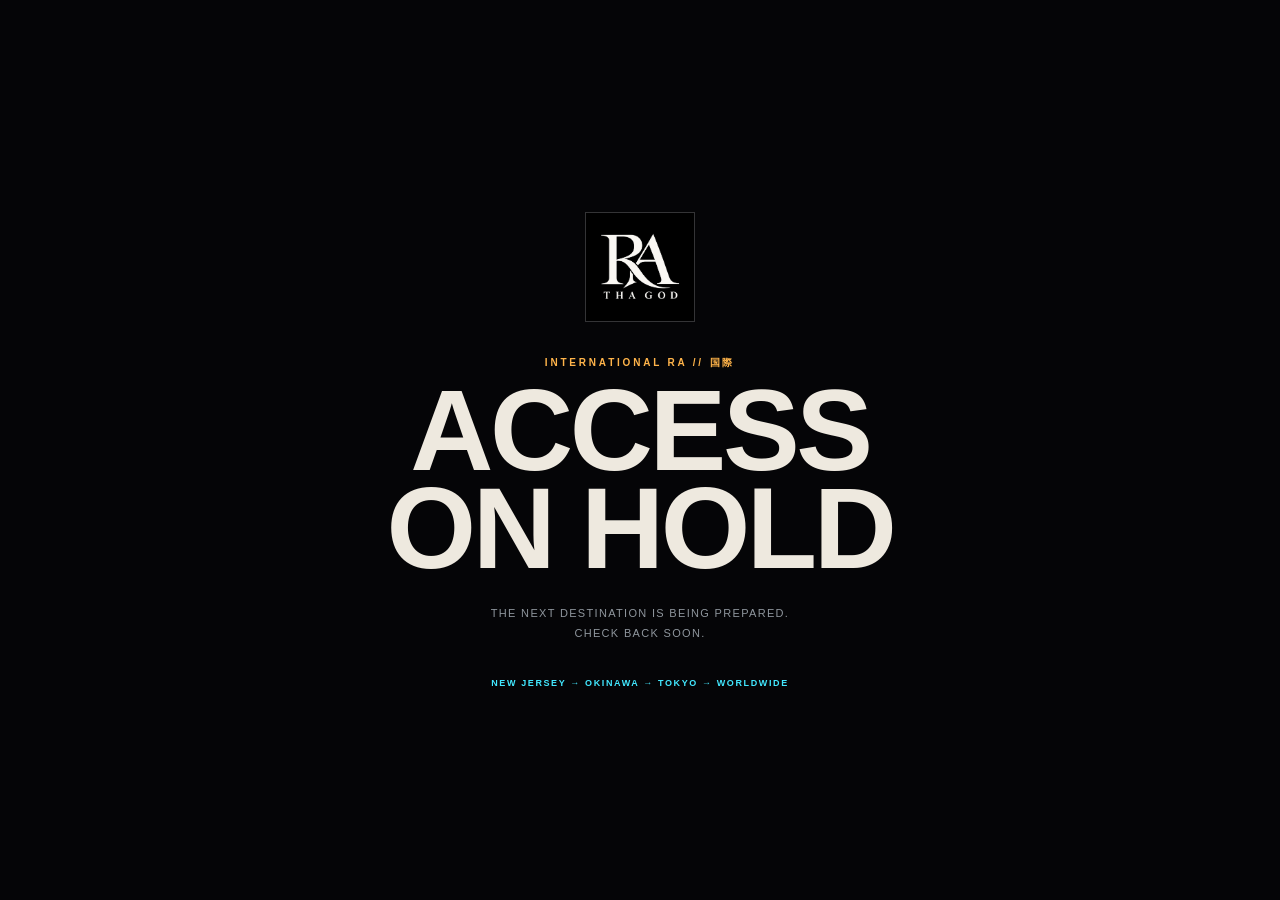
==== commit 056ad444: "Update index.html" ====
--- a/index.html
+++ b/index.html
@@ -1,56 +1 @@
-<!doctype html>
-<html lang="en"><head><meta charset="utf-8"><meta name="viewport" content="width=device-width,initial-scale=1">
-<meta name="description" content="International Ra — music, films, official goods and a life in motion from New Jersey to Japan and worldwide.">
-<title>Ra Tha God - Official Site</title>
-<meta property="og:type" content="website">
-<meta property="og:site_name" content="International Ra">
-<meta property="og:title" content="Ra Tha God — Official Site">
-<meta property="og:description" content="Different Cities, Same Motion. International Ra.">
-<meta property="og:url" content="https://internationalra.com/">
-<meta property="og:image" content="https://internationalra.com/rafavicon.png">
-<meta property="og:image:alt" content="Ra Tha God logo">
-<meta name="twitter:card" content="summary">
-<meta name="twitter:title" content="Ra Tha God — Official Site">
-<meta name="twitter:description" content="Different Cities, Same Motion. International Ra.">
-<meta name="twitter:image" content="https://internationalra.com/rafavicon.png"><meta name="theme-color" content="#050507"><link rel="icon" href="rafavicon.png">
-<link rel="preconnect" href="https://fonts.googleapis.com"><link rel="preconnect" href="https://fonts.gstatic.com" crossorigin>
-<link href="https://fonts.googleapis.com/css2?family=Bebas+Neue&family=Inter:wght@400;600;800;900&family=Noto+Sans+JP:wght@700;900&family=Anton&display=swap" rel="stylesheet"><link rel="stylesheet" href="styles.css"></head>
-<body><div id="weatherFx" class="weather-fx"></div><div class="grain"></div>
-<header class="topbar"><a class="brand" href="#top"><img src="rafavicon.png" alt="Ra Tha God logo"><span><b>RA THA GOD</b><small>NEW JERSEY → OKINAWA → TOKYO → WORLDWIDE</small></span></a><button class="menuBtn" aria-label="Open menu">☰</button><nav aria-label="Primary navigation"><a href="#music"><i>01</i>MUSIC</a><a href="#cinema"><i>02</i>CINEMA</a><a href="#shop"><i>03</i>SHOP</a><a href="#photos"><i>04</i>PHOTO ALLEY</a><a href="#about"><i>05</i>WHO IS RA?</a><a href="#contact"><i>06</i>CONTACT</a></nav><div class="tokyo-status"><i></i><span id="tokyoStatus">TOKYO // LIVE</span></div></header><aside class="metroRail" aria-label="Site navigation"><div class="metroLine"></div><a href="#top" data-stop="top"><i></i><span>ARRIVAL</span></a><a href="#music" data-stop="music"><i></i><span>MUSIC</span></a><a href="#cinema" data-stop="cinema"><i></i><span>CINEMA</span></a><a href="#shop" data-stop="shop"><i></i><span>STORE</span></a><a href="#photos" data-stop="photos"><i></i><span>STREETS</span></a><a href="#about" data-stop="about"><i></i><span>STORY</span></a><a href="#contact" data-stop="contact"><i></i><span>CONTACT</span></a></aside><div class="cursorGlow"></div>
-
-<section id="gate" class="gate"><video autoplay muted loop playsinline><source src="raintro.mp4"></video><div class="gateShade"></div><div class="arrivalBoard"><div class="arrivalTop"><span>INTERNATIONAL RA</span><span>ARRIVALS / 到着</span><span>JP // 001</span></div><div class="arrivalMain"><small>WELCOME TO JAPAN / 日本へようこそ</small><h2>INTERNATIONAL<br><strong>ACCESS GRANTED</strong></h2><div class="arrivalRoute"><span><b>ORIGIN</b> NEW JERSEY</span><i>→</i><span><b>TRANSFER</b> OKINAWA</span><i>→</i><span><b>DESTINATION</b> TOKYO</span></div><p>DIFFERENT CITIES, SAME MOTION.</p></div><div class="arrivalStamp"><span>CLEARED</span><b>入国</b><small>JAPAN</small></div><div class="arrivalBottom"><span>RA THA GOD // INTERNATIONAL MOTION</span><span>35.6762° N / 139.6503° E</span></div></div><button id="enter" type="button" aria-label="Enter Japan and Ra Tha God's world"><span>ENTER RA'S WORLD →</span><small>INTERNATIONALRA.COM</small></button></section>
-
-<main id="top"><section class="hero"><video autoplay muted loop playsinline><source src="radejivideo.mp4"></video><div class="shade"></div><div class="heroCopy"><div class="cityTag"><span>東京 / TOKYO</span><b>YOU HAVE ARRIVED</b></div><h1 class="chapterTitle heroTitle"><span>RA THA</span><strong>GOD</strong></h1><p>NEW JERSEY → OKINAWA → TOKYO → WORLDWIDE</p><div class="motionLine">DIFFERENT CITIES, SAME MOTION.</div><div class="actions"><a href="#music">▶ STREAM RA</a><a href="#cinema">WATCH FILMS</a></div></div><div class="ticker" aria-label="Ra Tha God updates"><div class="tickerTrack"><span class="tickerGroup"><b>TOKYO // 東京</b><i>✦</i><span>NOW PLAYING: BAGGAGE</span><i>✦</i><span>LATEST: TAKING CHANCES VOL. 2</span><i>✦</i><span>14 TRACKS</span><i>✦</i><span>BAGGAGE</span><i>✦</i><span>TOKYO STYLIN'</span><i>✦</i><span>POWER PLAY</span><i>✦</i><b>OFFICIAL MERCH AVAILABLE</b><i>✦</i><span>NEW JERSEY → OKINAWA → WORLDWIDE</span><i>✦</i><span>RA THA GOD</span><i>✦</i></span><span class="tickerGroup"><b>TOKYO // 東京</b><i>✦</i><span>NOW PLAYING: BAGGAGE</span><i>✦</i><span>LATEST: TAKING CHANCES VOL. 2</span><i>✦</i><span>14 TRACKS</span><i>✦</i><span>BAGGAGE</span><i>✦</i><span>TOKYO STYLIN'</span><i>✦</i><span>POWER PLAY</span><i>✦</i><b>OFFICIAL MERCH AVAILABLE</b><i>✦</i><span>NEW JERSEY → OKINAWA → WORLDWIDE</span><i>✦</i><span>RA THA GOD</span><i>✦</i></span></div></div></section>
-
-<section id="music" class="tokyoPanel district"><div class="head"><div><small>01 / 渋谷 / TOKYO RECORD DISTRICT</small><h2 class="chapterTitle soundTitle"><span>THE</span><strong>CATALOG</strong><em>音楽 / MUSIC ARCHIVE</em></h2></div><p>First stop: the record district. Albums, EPs and singles from Ra Tha God.</p></div>
-<div class="album"><img src="takingchances.jpg" alt="Taking Chances Vol. 2 cover"><div><small>LATEST ALBUM / 2026</small><h3>TAKING CHANCES<br>VOL. 2</h3><p>14 TRACKS • 37 MINUTES</p><div class="streamLinks" aria-label="Listen to Ra Tha God"><a class="streamBtn spotifyBtn" href="https://open.spotify.com/artist/4mQ0zTOpDbE1PDmQUWM7Gh" target="_blank" rel="noopener" aria-label="Listen to Ra Tha God on Spotify"><svg viewBox="0 0 24 24" aria-hidden="true"><circle cx="12" cy="12" r="10"/><path d="M6.5 9c4-1.2 8.2-.8 11.5 1M7 12c3.5-.9 7.2-.5 10 1M8 15c2.8-.6 5.6-.3 8 .8"/></svg><span><small>LISTEN ON</small>SPOTIFY</span><b>↗</b></a><a class="streamBtn appleBtn" href="https://music.apple.com/us/artist/ra-tha-god/1589904165" target="_blank" rel="noopener" aria-label="Listen to Ra Tha God on Apple Music"><svg viewBox="0 0 24 24" aria-hidden="true"><path d="M9 18V7l10-2v11"/><circle cx="6.5" cy="18" r="2.5"/><circle cx="16.5" cy="16" r="2.5"/></svg><span><small>LISTEN ON</small>APPLE MUSIC</span><b>↗</b></a></div></div></div>
-<div class="releases" id="releaseRail">
-<article data-search="Ra Tha God Taking Chances Vol. 2"><img src="takingchances.jpg" alt="Taking Chances Vol. 2"><b>TAKING CHANCES VOL. 2</b><span>ALBUM • 2026</span></article>
-<article data-search="Ra Tha God RUN"><img src="radejiflo.jpg"><b>RUN</b><span>SINGLE • 2026</span></article>
-<article data-search="Ra Tha God Tokyo Stylin"><img src="tokyostylin.jpg" alt="Tokyo Stylin'"><b>TOKYO STYLIN'</b><span>SINGLE • 2026</span></article>
-<article data-search="Ra Tha God Taking Chances Vol. 1"><img src="tcv1.jpg" alt="Taking Chances Vol. 1"><b>TAKING CHANCES VOL. 1</b><span>EP • 2025</span></article>
-<article data-search="Ra Tha God No Love Lost"><img src="nolove.jpg" alt="No Love Lost"><b>NO LOVE LOST</b><span>SINGLE • 2025</span></article>
-<article data-search="Ra Tha God Come Around Jay Worthy"><img src="comearound.jpg" alt="Come Around"><b>COME AROUND</b><span>FEAT. JAY WORTHY • 2025</span></article>
-<article data-search="Ra Tha God Power Play"><img src="powerplay.jpg" alt="Power Play"><b>POWER PLAY</b><span>SINGLE • 2025</span></article>
-<article data-search="Ra Tha God Outta My Mind KMR WORLD"><img src="outta.jpg" alt="Outta My Mind"><b>OUTTA MY MIND</b><span>FEAT. KMR WORLD • 2024</span></article></div>
-
-<div class="vinylStation"><div class="turntable"><div class="record"><div class="recordLabel"><img src="takingchances.jpg" alt=""></div></div><div class="tonearm"></div><div class="deckLabel">RA // TAKING CHANCES VOL. 2</div></div><div class="albumPlayer"><small>NOW SPINNING / RA THA GOD</small><h3>TAKING CHANCES VOL. 2</h3><p>Play Ra directly through Spotify. Scroll the catalog inside Spotify or open the full album in the app.</p><iframe src="https://open.spotify.com/embed/artist/4mQ0zTOpDbE1PDmQUWM7Gh?utm_source=generator&theme=0" title="Ra Tha God on Spotify" width="100%" height="352" frameborder="0" allow="autoplay; clipboard-write; encrypted-media; fullscreen; picture-in-picture" loading="lazy"></iframe></div></div></section>
-
-<div class="cityTransition"><span>渋谷　RA THA GOD　東京　MIDNIGHT LINE　音楽　映画　</span></div><section id="cinema" class="cinema district"><div class="cinemaCurtain leftCurtain"></div><div class="cinemaCurtain rightCurtain"></div><div class="cinemaInner"><div class="head"><div><small>02 / 新宿 / AFTER DARK CINEMA</small><h2 class="chapterTitle cinemaTitle"><span>NOW</span><strong>SHOWING</strong><em>映画 / RA CINEMA</em></h2></div><p>Pick a film. Every card is ready to play.</p></div>
-<div class="screen"><div id="movieScreen"><iframe src="https://www.youtube-nocookie.com/embed/kjlheuKc97k?rel=0" title="Power Play" allowfullscreen></iframe></div><footer><span id="movieTag">OFFICIAL VIDEO</span><h3 id="movieTitle">POWER PLAY</h3></footer></div>
-<div class="films"><button class="film active" data-youtube="kjlheuKc97k" data-title="POWER PLAY" data-tag="OFFICIAL VIDEO"><img src="https://img.youtube.com/vi/kjlheuKc97k/maxresdefault.jpg" alt="Power Play"><i>▶</i><b>POWER PLAY</b></button><button class="film" data-youtube="bYcH5RZAA7I" data-title="BAGGAGE" data-tag="RA THA GOD × YOUNG DEJI"><img src="https://img.youtube.com/vi/bYcH5RZAA7I/maxresdefault.jpg" alt="Baggage"><i>▶</i><b>BAGGAGE</b></button><a class="film archive" href="https://www.youtube.com/@rathagod8086" target="_blank" rel="noopener"><strong>RA TV</strong><i>▶</i><b>FULL VIDEO ARCHIVE</b></a></div>
-<div class="archiveText"><small>OFFICIAL VIDEO CATALOG</small><p>BAGGAGE • NO LOVE LOST • LATE NIGHT RUN • POWER PLAY • LAYOVER IN TOKYO • TIME 2 GRIND</p><a href="https://www.youtube.com/@rathagod8086" target="_blank" rel="noopener">VIEW EVERY VIDEO ↗</a></div></div></section>
-
-<div class="cityTransition reverse"><span>OFFICIAL GOODS　東京店　WORLDWIDE　RA THA GOD　</span></div><section id="shop" class="tokyoPanel district"><div class="head"><div><small>03 / 原宿 / OFFICIAL GOODS</small><h2 class="chapterTitle shopTitle"><span>OFFICIAL</span><strong>GOODS</strong><em>東京店 / TOKYO STORE</em></h2></div><p>Official pieces built from the music.</p></div><div class="storeBrandMark" aria-hidden="true"><div class="storeLogoHalo"></div><img src="rafavicon.png" alt=""><div><small>OFFICIAL RA THA GOD</small><b>東京店</b><span>TOKYO STORE / WORLDWIDE</span></div></div><div class="storefrontSign"><span>RA THA GOD</span><b>東京店 // OFFICIAL STORE</b></div><div class="products">
-<a href="https://international-ra.printify.me/product/32249717" target="_blank" rel="noopener"><div class="productVisual productPhoto"><img src="yenjamins1.jpg" alt="Yenjamins Camo Arch T-Shirt"><span class="viewTag">VIEW PRODUCT ↗</span></div><h3>¥ENJAMINS HEAVY BLEND HOODIE</h3><b>SHOP NOW ↗</b></a>
-<a href="https://international-ra.printify.me/product/32250743" target="_blank" rel="noopener"><div class="productVisual productPhoto"><img src="yenjamins2.jpg" alt="Yenjamins Camo Tee"><span class="viewTag">VIEW PRODUCT ↗</span></div><h3>¥ENJAMINS CAMO TEE</h3><b>SHOP NOW ↗</b></a>
-<a href="https://international-ra.printify.me/product/32247832" target="_blank" rel="noopener"><div class="productVisual productPhoto"><img src="yenjamins3.jpg" alt="Yenjamins Unisex Heavy Blend Hooded Sweatshirt"><span class="viewTag">VIEW PRODUCT ↗</span></div><h3>¥ENJAMINS COMFORT TEE</h3><b>SHOP NOW ↗</b></a>
-<a href="https://international-ra.printify.me/product/32250779" target="_blank" rel="noopener"><div class="productVisual productPhoto"><img src="rahoodie2.jpg" alt="Different City Same Motion Hoodie"><span class="viewTag">VIEW PRODUCT ↗</span></div><h3>DIFFERENT CITY, SAME MOTION HOODIE</h3><b>SHOP NOW ↗</b></a>
-</div></section>
-
-<section id="photos" class="photoDistrict district"><div class="head"><div><small>04 / 東京 / STREET ARCHIVE</small><h2 class="chapterTitle photoTitle"><span>REAL</span><strong>LIFE</strong><em>写真 / PHOTO ARCHIVE</em></h2></div><p>Tokyo after hours. Ra, friends, movement, and everything around the music.</p></div><div class="photos"><figure class="wide"><img src="rafriends1.JPG" alt="Ra Tha God after hours"><figcaption>AFTER HOURS / 001</figcaption></figure><figure><img src="raflex.jpg" alt="Ra Tha God"><figcaption>RA / 002</figcaption></figure><figure><img src="rawhip2.PNG" alt="Ra Tha God with car"><figcaption>IN MOTION / 003</figcaption></figure><figure><img src="rafriends2.JPG" alt="Ra Tha God and crew"><figcaption>CREW / 004</figcaption></figure><figure class="wide"><img src="rafriends3.JPG" alt="Ra Tha God off camera"><figcaption>REAL LIFE / 005</figcaption></figure><figure><img src="radollar.JPEG" alt="Taking Chances"><figcaption>TAKING CHANCES / 006</figcaption></figure></div></section>
-
-<section id="about" class="about"><div class="aboutPhoto"></div><div><small>05 / WHO IS RA? / ラ・ザ・ゴッド</small><h2 class="chapterTitle aboutTitle"><span>THE STORY</span><strong>SO FAR</strong><em>WHO IS RA THA GOD?</em></h2><p class="lead">A New Jersey native whose musical identity was shaped thousands of miles from home in Okinawa, Japan.</p><p>Ra Tha God emerged from Okinawa with a sound rooted in ambition, confidence and late-night luxury. His music moves between smooth melody and sharp rap precision, carrying an international perspective built through distance and discipline.</p><p>His catalog includes <b>Taking Chances Vol. 1</b>, the 14-track <b>Taking Chances Vol. 2</b>, and collaborations with Young Deji, Jay Worthy and Jadakiss.</p><div class="route">NEW JERSEY　→　OKINAWA　→　TOKYO　→　WORLDWIDE</div></div></section>
-
-<section id="contact" class="contact"><video autoplay muted loop playsinline><source src="studiosession.mp4"></video><div class="shade"></div><div class="contactInner"><small>06 / CONTACT / 連絡</small><h2 class="chapterTitle contactTitle"><span>TAP</span><strong>IN</strong><em>BOOKINGS / BUSINESS / COLLABORATIONS</em></h2><p>BOOKINGS • COLLABORATIONS • PRESS • BUSINESS</p><a class="emailButton" href="mailto:moneytreemusic83@gmail.com">EMAIL RA ↗</a><div class="social"><a aria-label="Instagram" href="https://www.instagram.com/rathagod/" target="_blank" rel="noopener"><svg viewBox="0 0 24 24"><rect x="3" y="3" width="18" height="18" rx="5"/><circle cx="12" cy="12" r="4"/><circle cx="17.5" cy="6.5" r="1"/></svg></a><a aria-label="YouTube" href="https://www.youtube.com/@rathagod8086" target="_blank" rel="noopener"><svg viewBox="0 0 24 24"><path d="M22 12s0-5-1-6-3-1-9-1-8 0-9 1-1 6-1 6 0 5 1 6 3 1 9 1 8 0 9-1 1-6 1-6z"/><path class="fill" d="m10 9 5 3-5 3z"/></svg></a><a aria-label="Spotify" href="https://open.spotify.com/artist/4mQ0zTOpDbE1PDmQUWM7Gh" target="_blank" rel="noopener"><svg viewBox="0 0 24 24"><circle cx="12" cy="12" r="10"/><path d="M6.5 9c4-1.2 8.2-.8 11.5 1M7 12c3.5-.9 7.2-.5 10 1M8 15c2.8-.6 5.6-.3 8 .8"/></svg></a><a aria-label="Apple Music" href="https://music.apple.com/us/artist/ra-tha-god/1589904165" target="_blank" rel="noopener"><svg viewBox="0 0 24 24"><path d="M9 18V7l10-2v11"/><circle cx="6.5" cy="18" r="2.5"/><circle cx="16.5" cy="16" r="2.5"/></svg></a></div></div></section></main>
-<div class="photoLightbox" id="photoLightbox" aria-hidden="true"><button aria-label="Close photo">×</button><img alt=""><span></span></div><div id="audioDock" class="audioDock"><button id="audioToggle">▶</button><div><small>NOW PLAYING</small><b>BAGGAGE</b><span>RA THA GOD × YOUNG DEJI</span></div><div class="wave"><i></i><i></i><i></i><i></i><i></i><i></i></div><time id="audioTime">0:00</time><audio id="baggageAudio" loop preload="metadata"><source src="baggagesong.mp3" type="audio/mpeg"></audio></div><button class="toTop">↑</button><script src="script.js"></script></body></html>
+<!doctype html><html lang="en"><head><meta charset="utf-8"><meta name="viewport" content="width=device-width,initial-scale=1"><meta name="robots" content="noindex,nofollow"><title>International Ra</title><link rel="icon" href="rafavicon.png"><style>*{box-sizing:border-box}body{margin:0;background:#050507;color:#eee9df;font-family:Arial,sans-serif;min-height:100vh;display:grid;place-items:center}.wrap{text-align:center;padding:32px}.logo{width:110px;height:110px;object-fit:cover;margin-bottom:30px;border:1px solid #ffffff30}.eyebrow{font-size:10px;font-weight:700;letter-spacing:.28em;color:#ffb44a;margin-bottom:12px}h1{font-size:clamp(54px,9vw,120px);line-height:.85;margin:0;text-transform:uppercase;letter-spacing:-.03em}p{margin:26px auto 0;max-width:520px;color:#8f969d;font-size:11px;line-height:1.8;letter-spacing:.12em}.route{margin-top:34px;font-size:9px;font-weight:700;letter-spacing:.18em;color:#42e8ff}</style></head><body><main class="wrap"><img class="logo" src="rafavicon.png" alt="International Ra"><div class="eyebrow">INTERNATIONAL RA // 国際</div><h1>ACCESS<br>ON HOLD</h1><p>THE NEXT DESTINATION IS BEING PREPARED.<br>CHECK BACK SOON.</p><div class="route">NEW JERSEY → OKINAWA → TOKYO → WORLDWIDE</div></main></body></html>
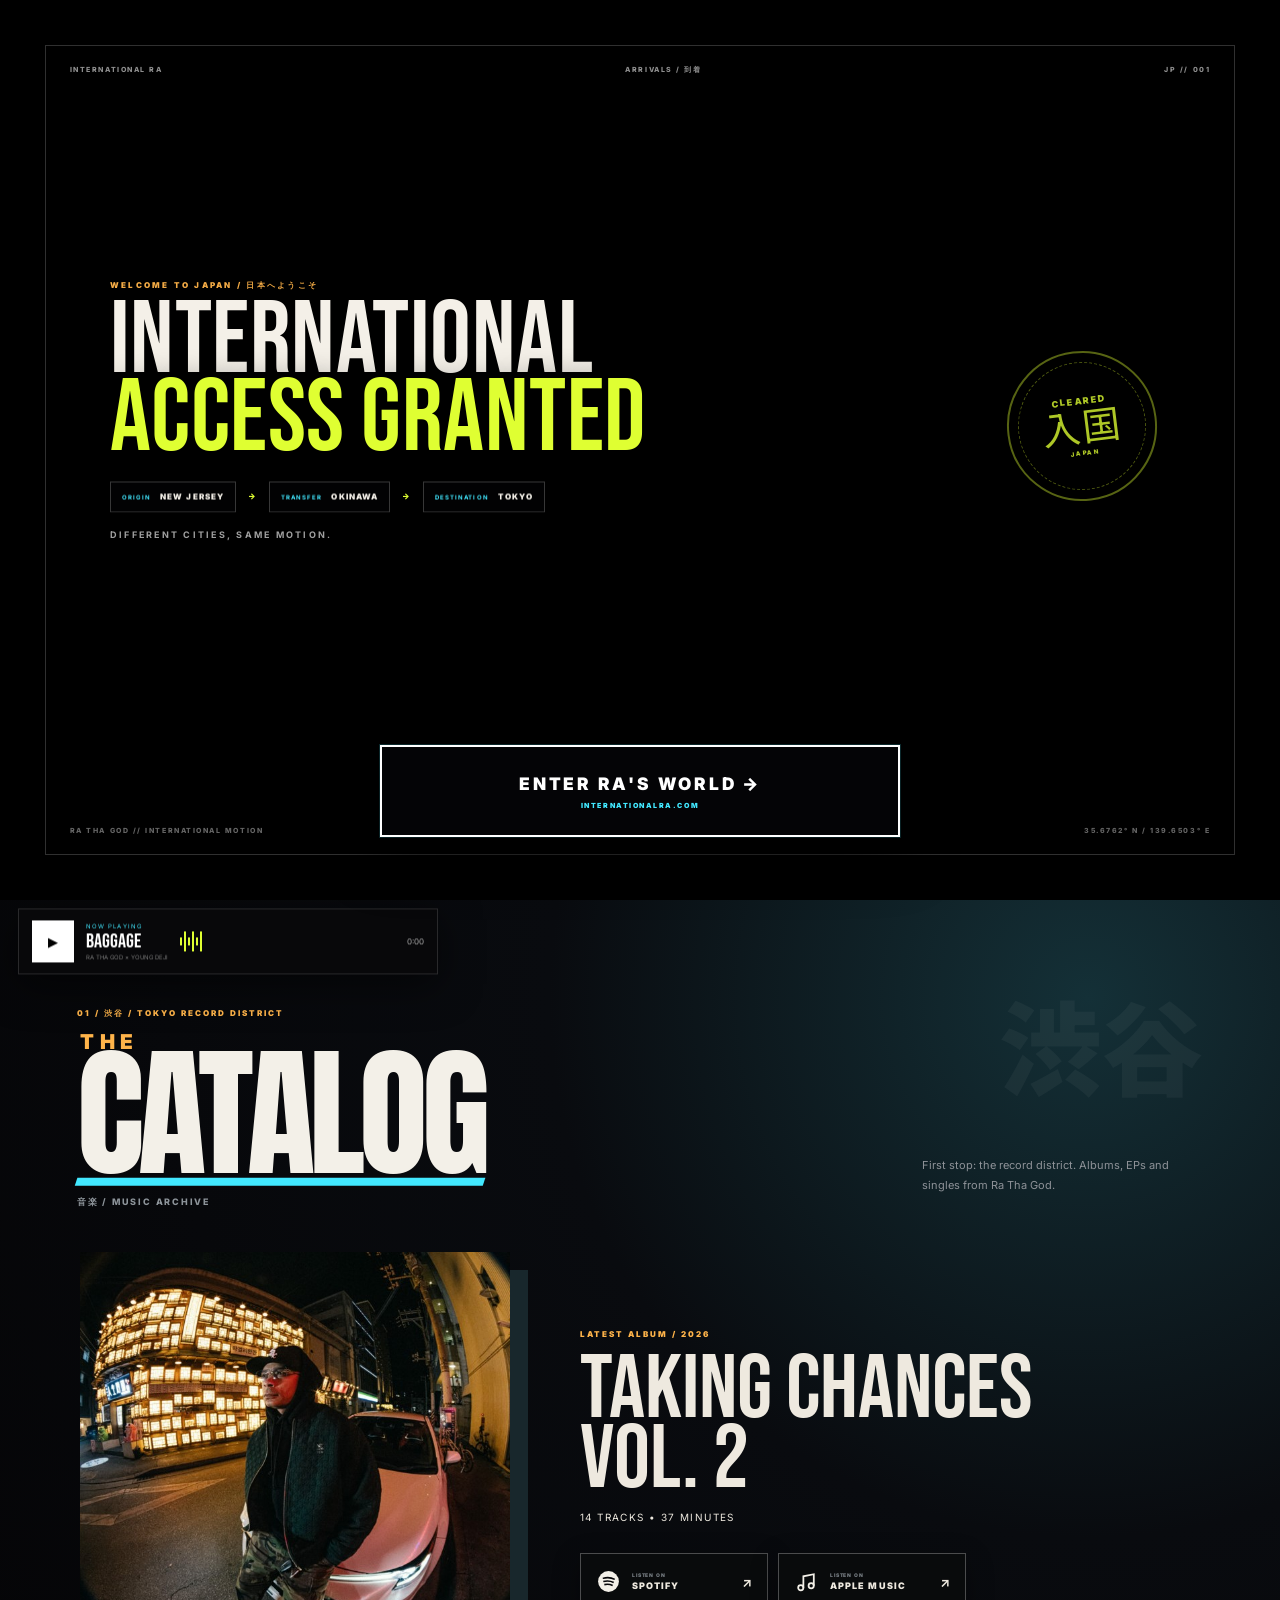
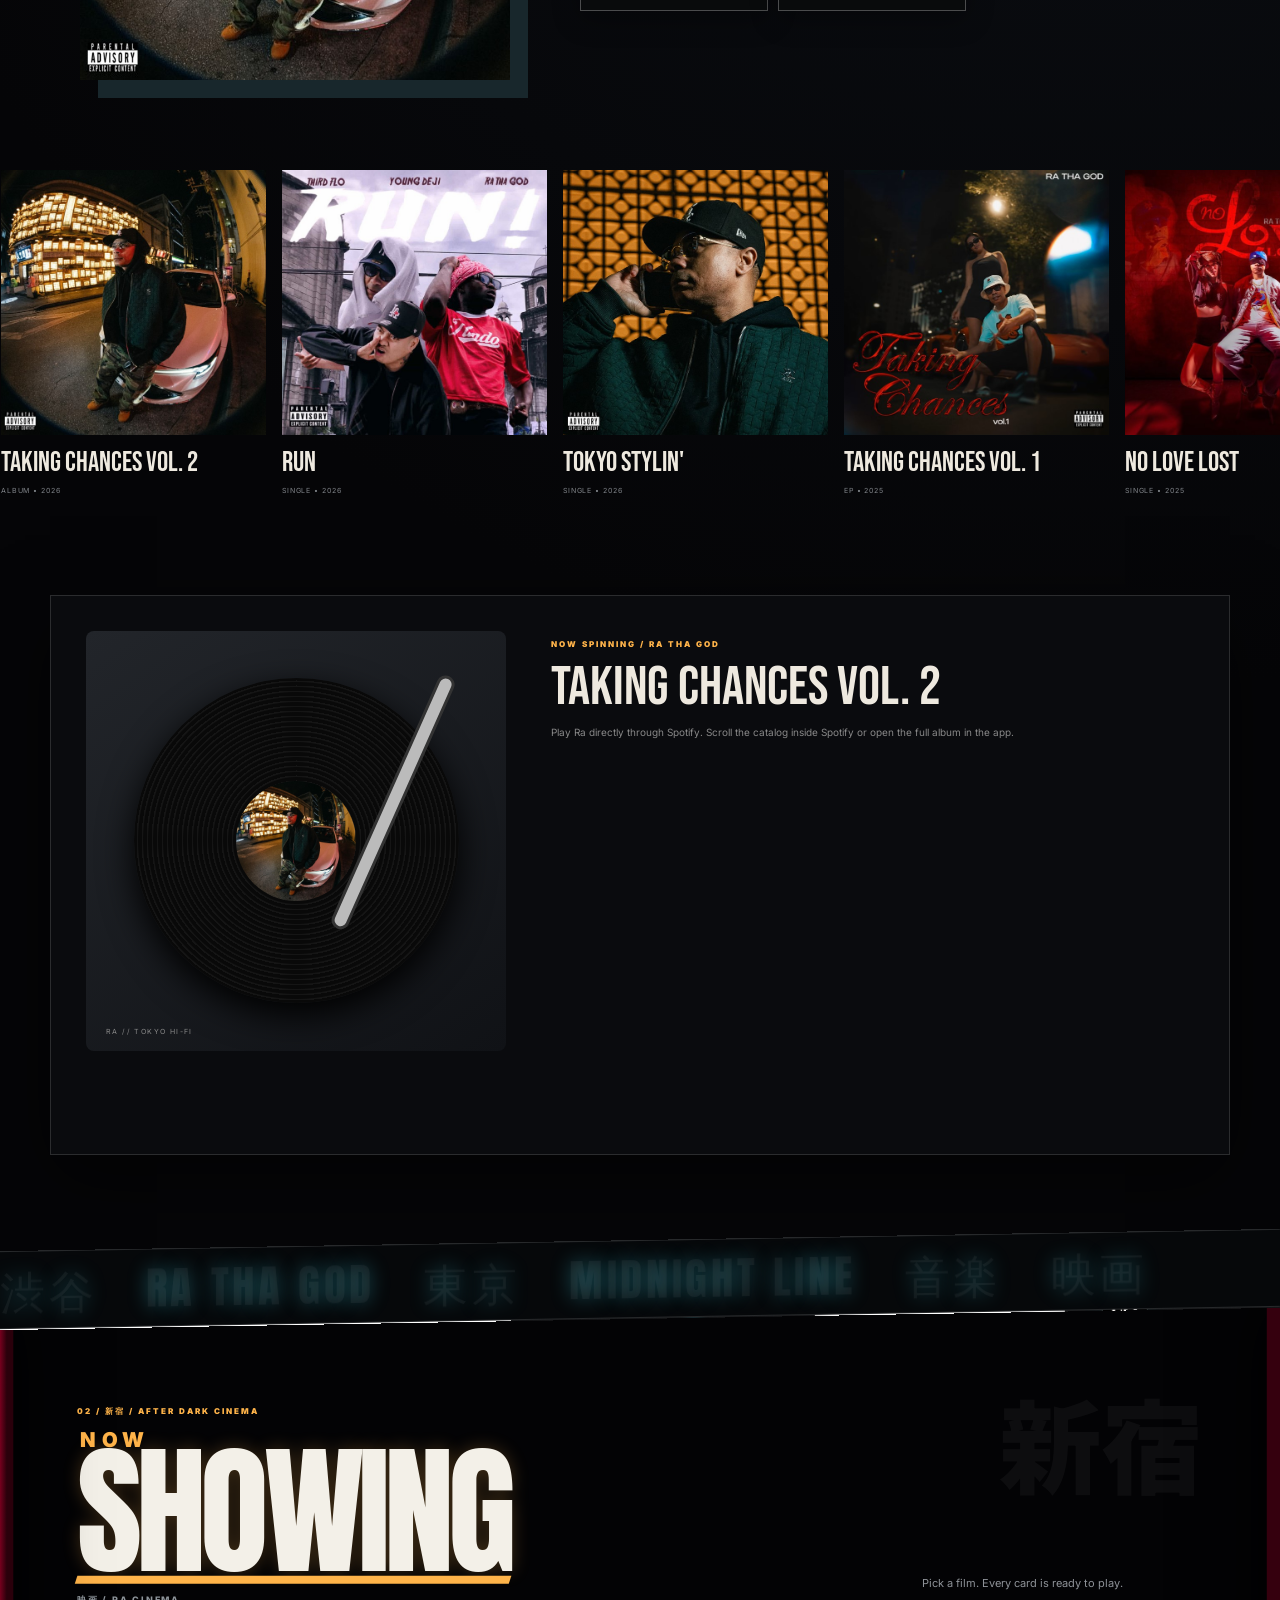
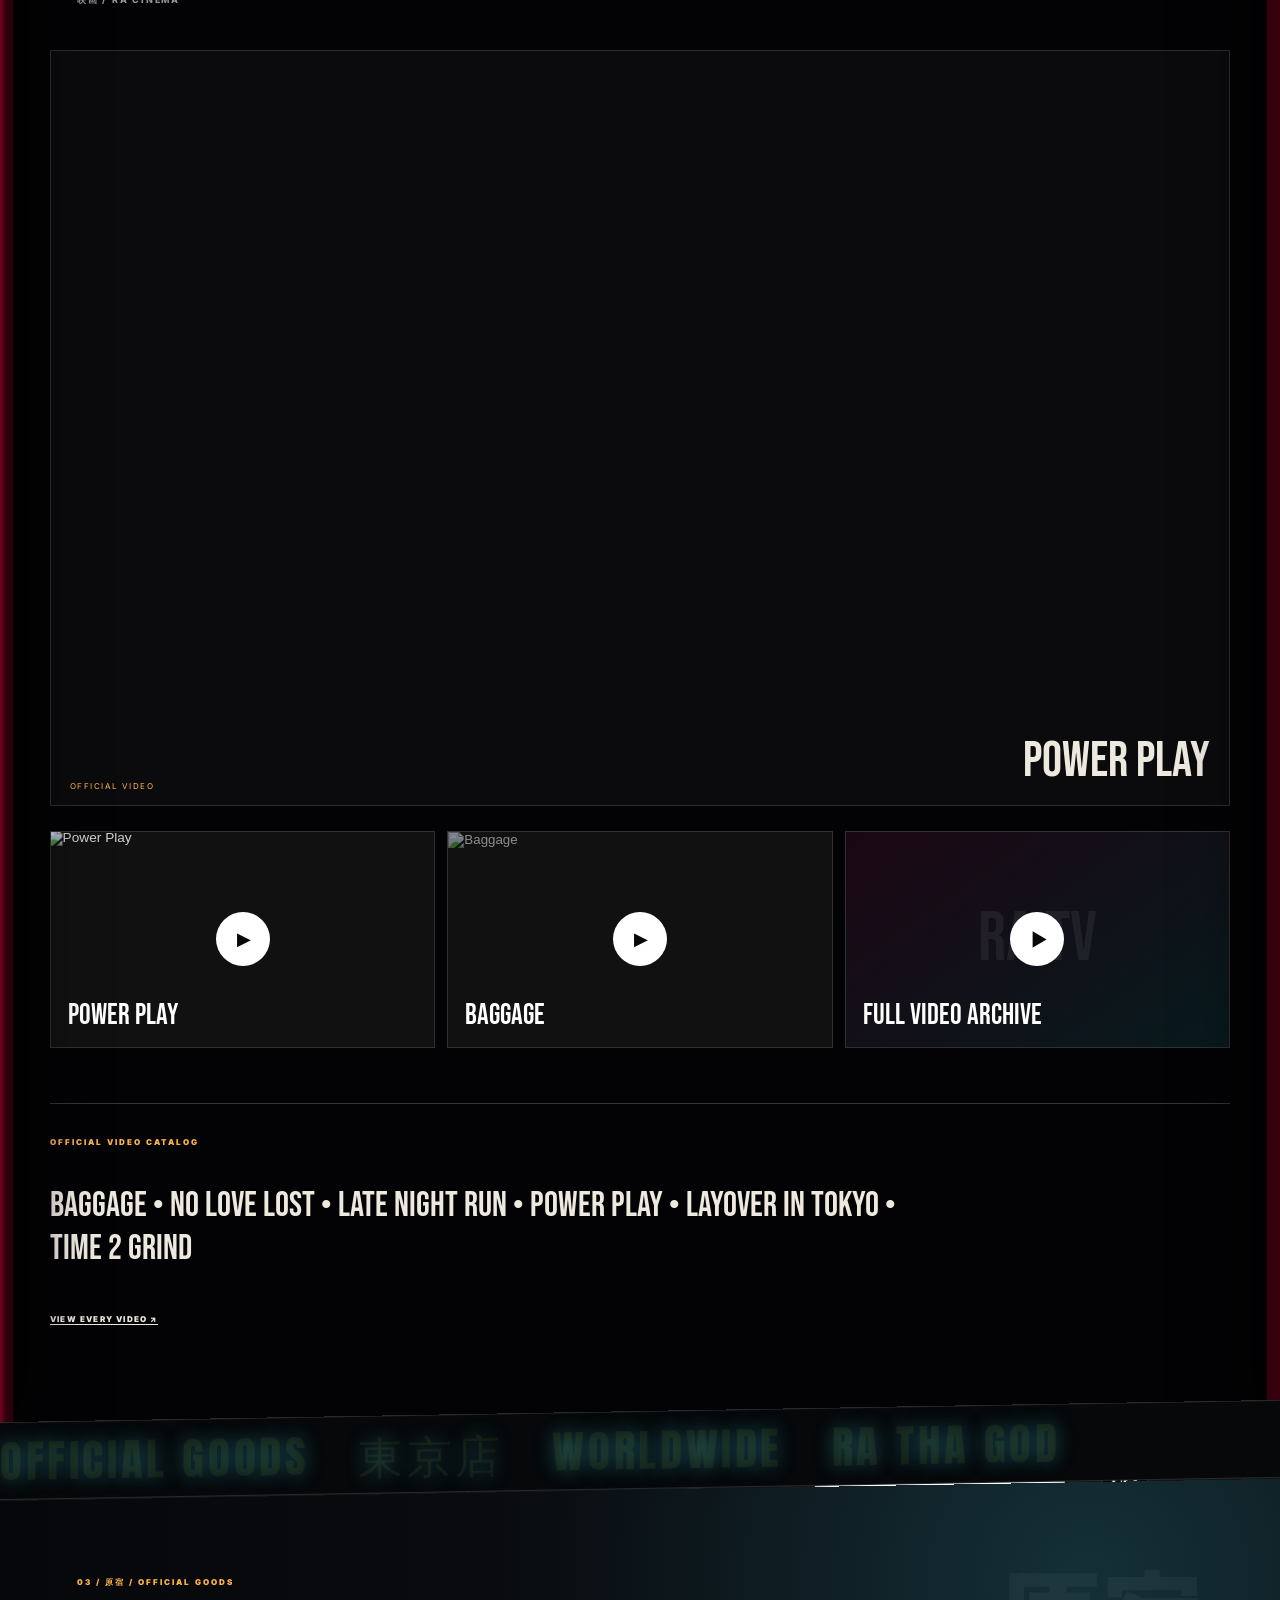
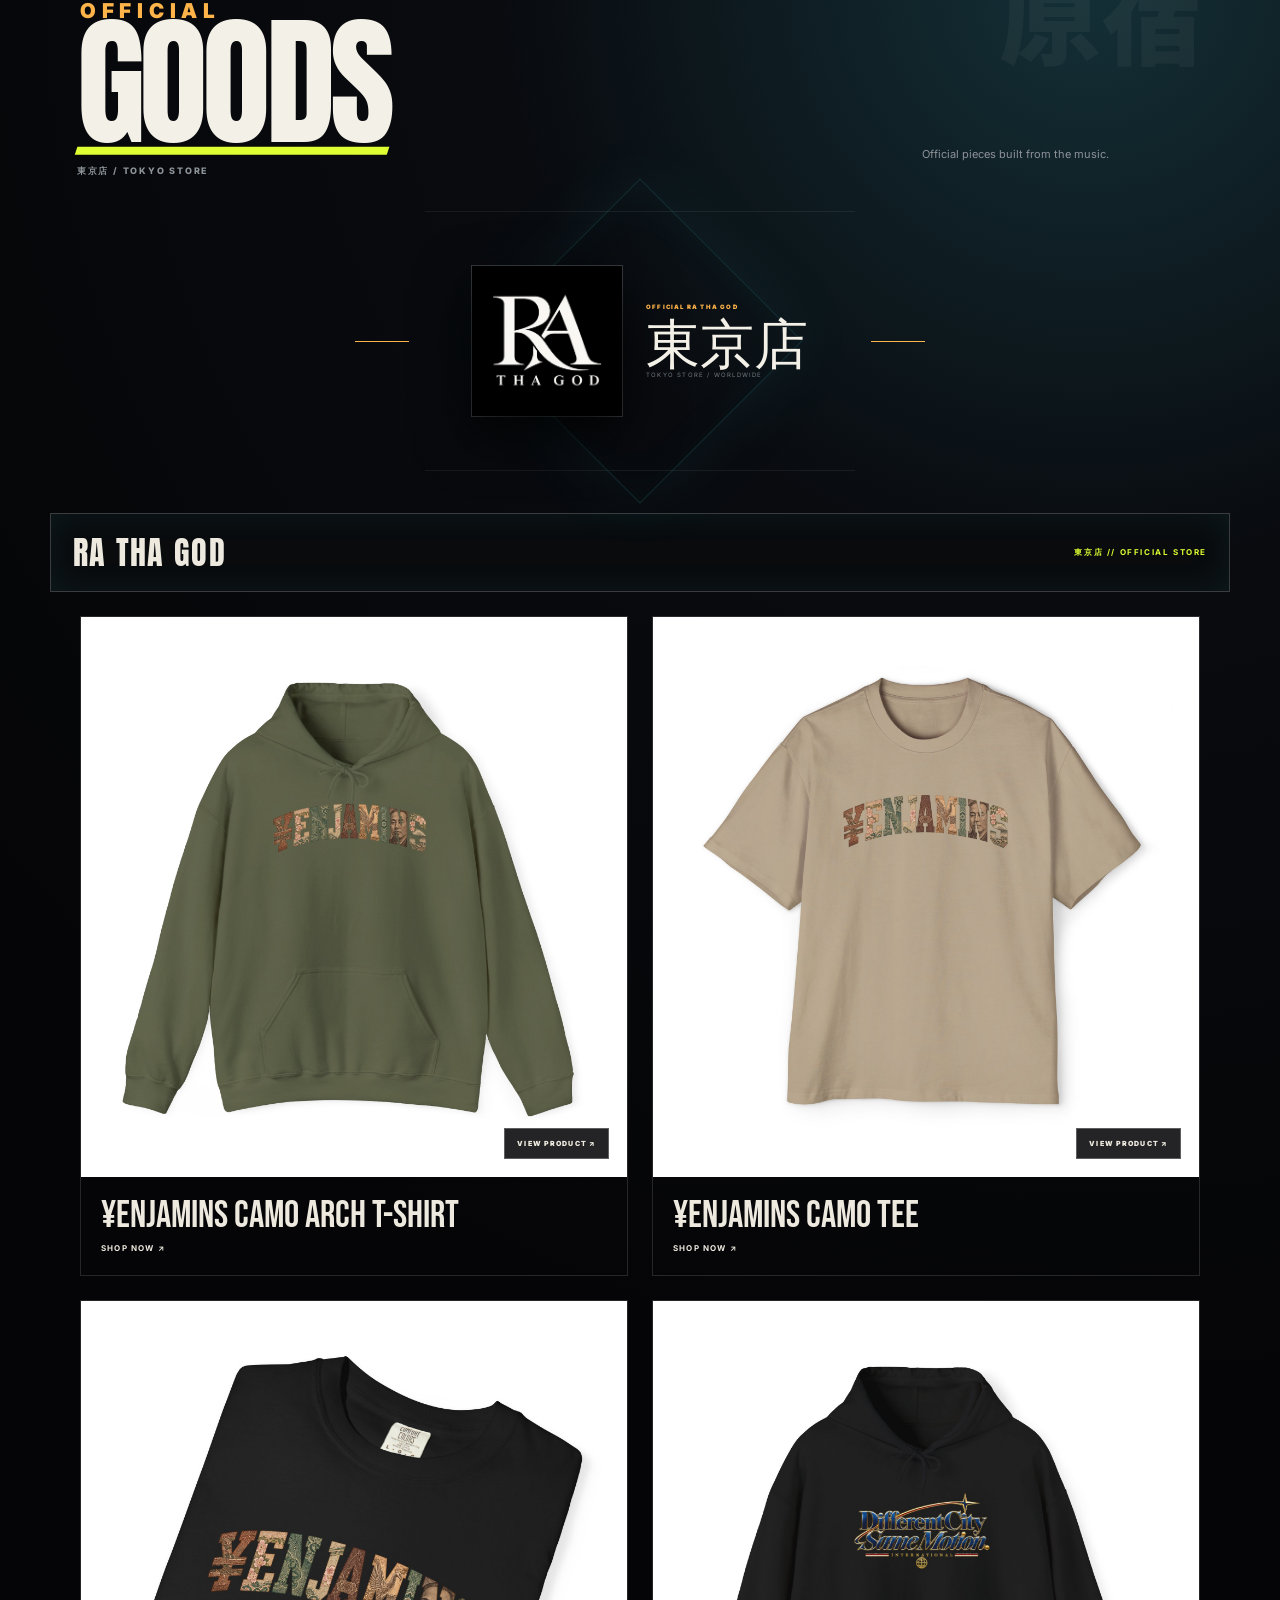
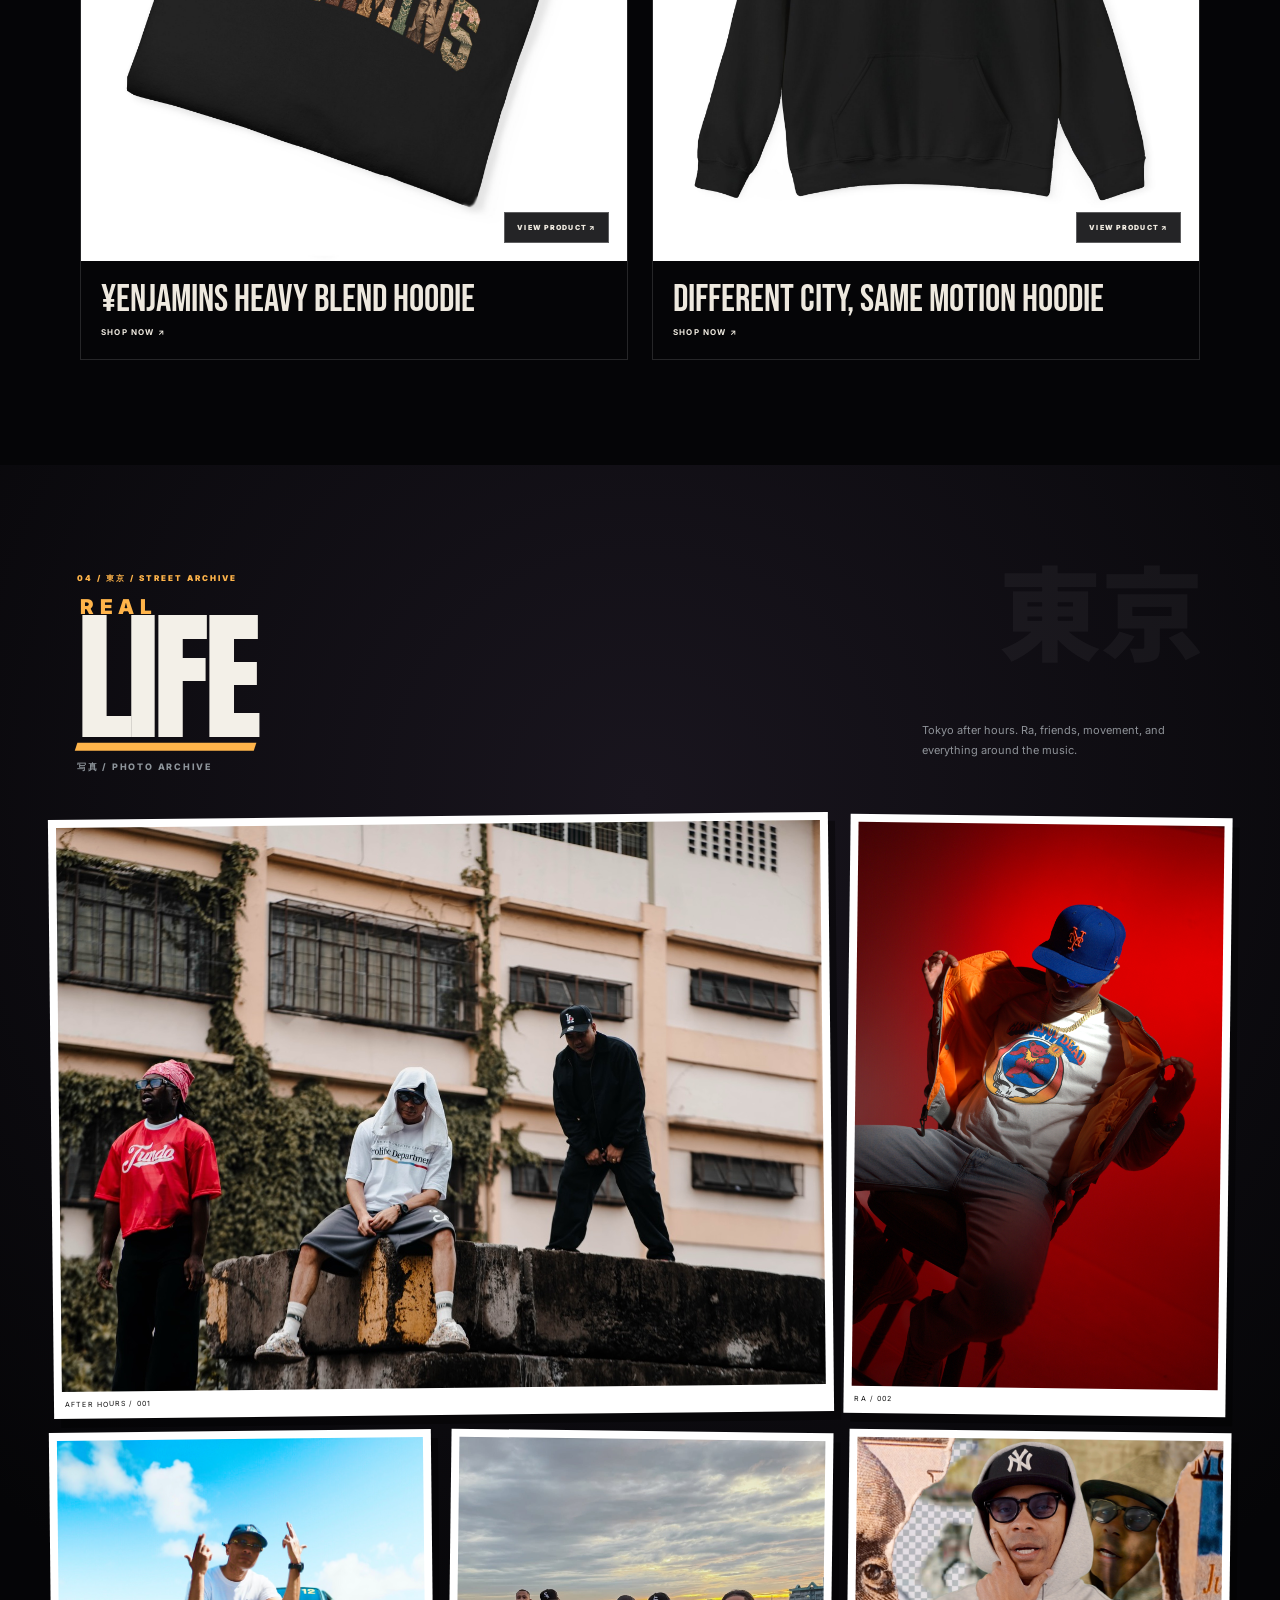
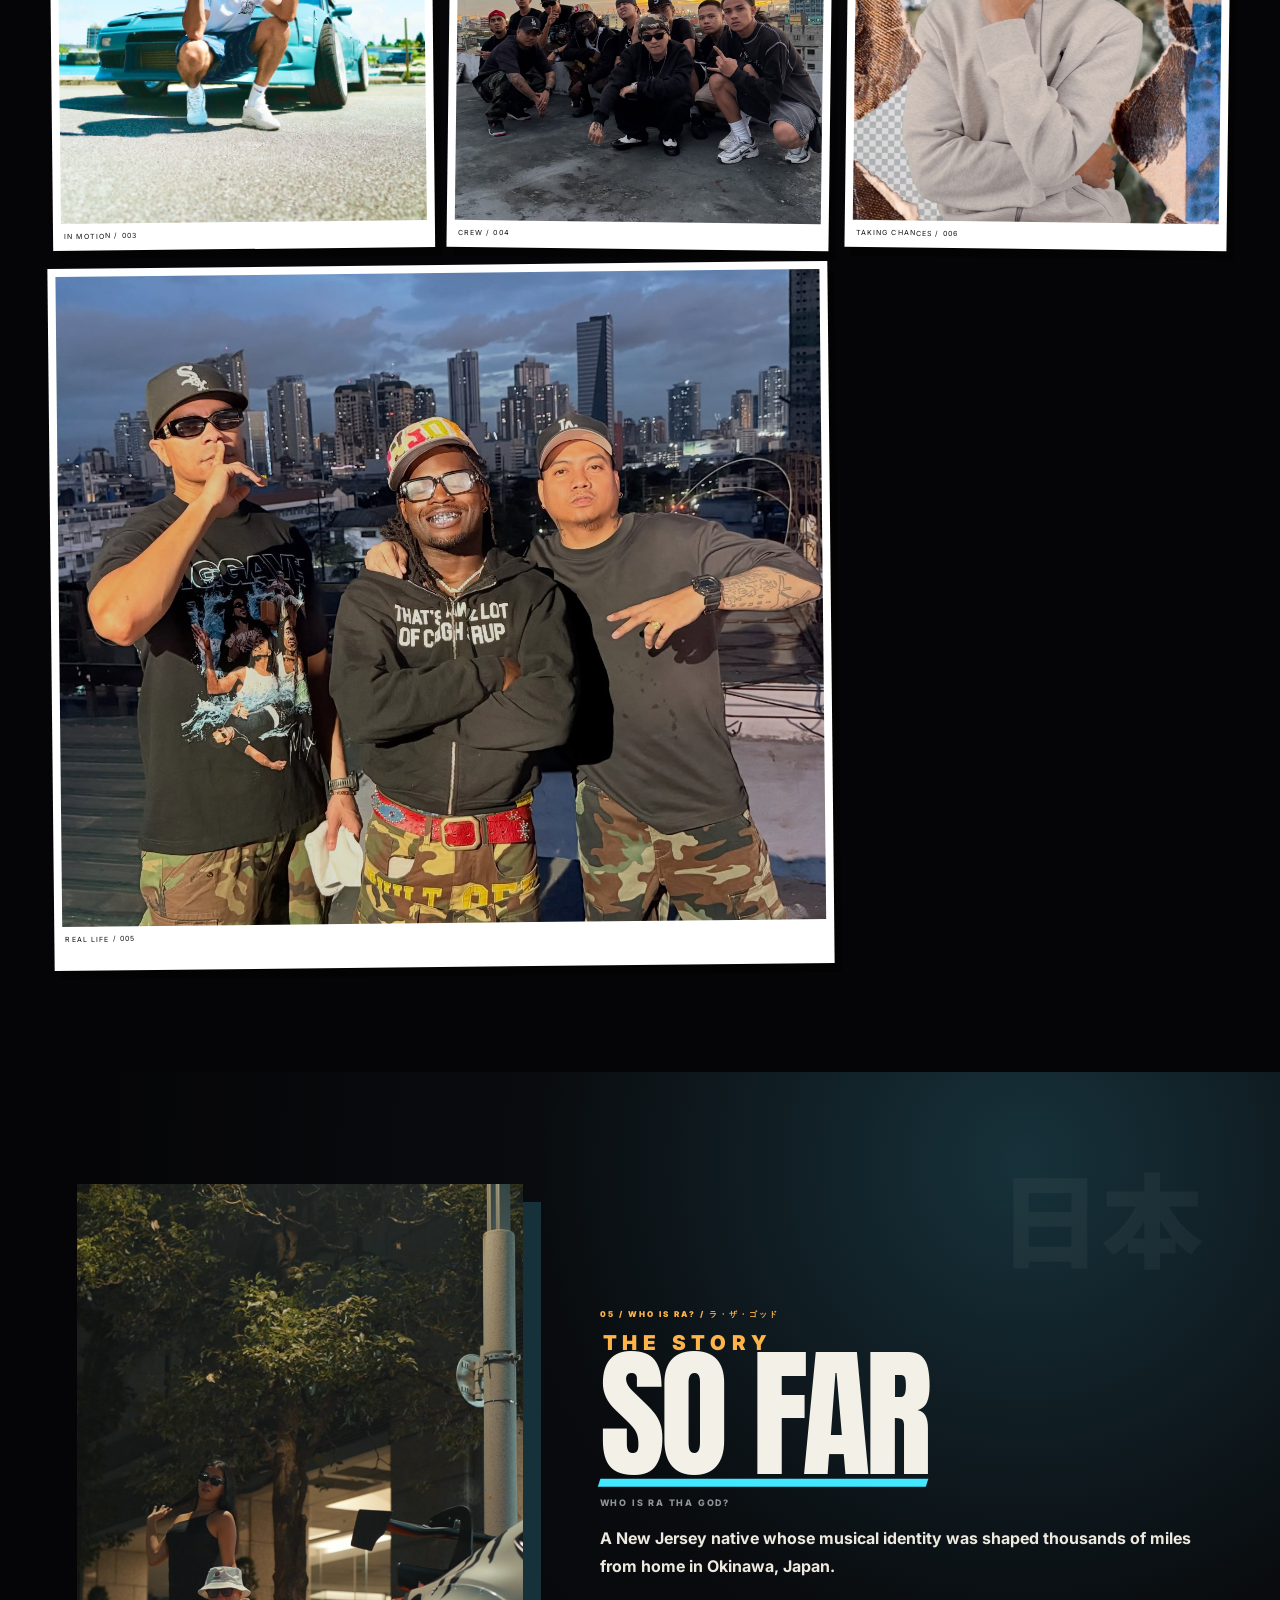
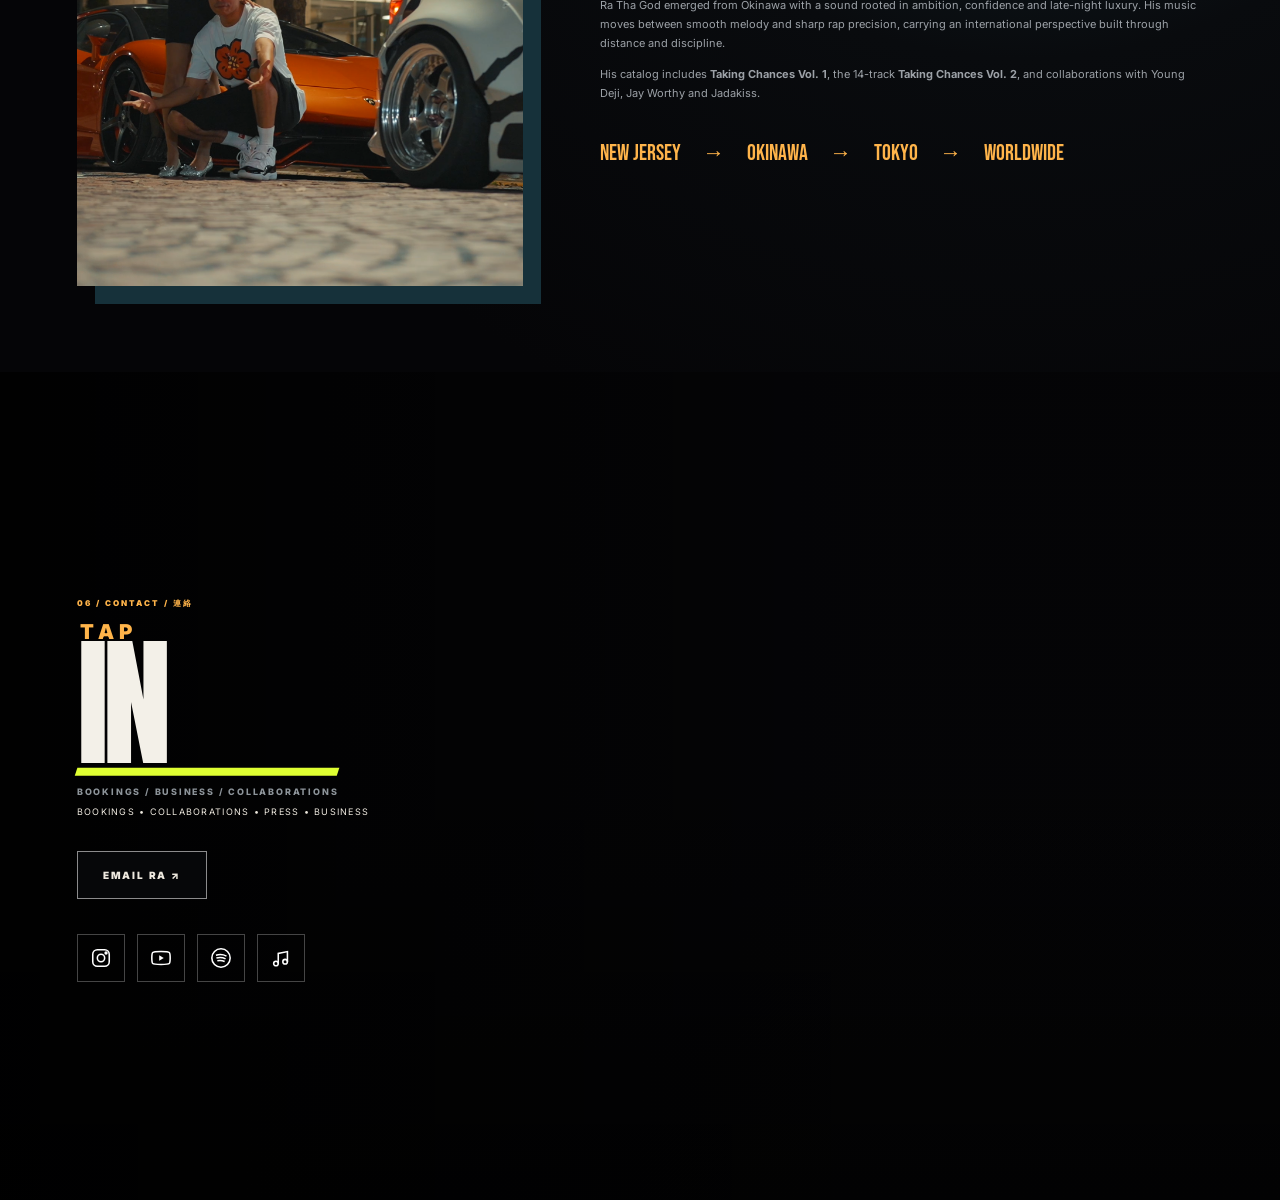
==== commit 9d3f993f: "Enhance index.html with SEO and social metadata Added metadata for SEO and social sharing, updated t" ====
--- a/index.html
+++ b/index.html
@@ -1 +1,56 @@
-<!doctype html><html lang="en"><head><meta charset="utf-8"><meta name="viewport" content="width=device-width,initial-scale=1"><meta name="robots" content="noindex,nofollow"><title>International Ra</title><link rel="icon" href="rafavicon.png"><style>*{box-sizing:border-box}body{margin:0;background:#050507;color:#eee9df;font-family:Arial,sans-serif;min-height:100vh;display:grid;place-items:center}.wrap{text-align:center;padding:32px}.logo{width:110px;height:110px;object-fit:cover;margin-bottom:30px;border:1px solid #ffffff30}.eyebrow{font-size:10px;font-weight:700;letter-spacing:.28em;color:#ffb44a;margin-bottom:12px}h1{font-size:clamp(54px,9vw,120px);line-height:.85;margin:0;text-transform:uppercase;letter-spacing:-.03em}p{margin:26px auto 0;max-width:520px;color:#8f969d;font-size:11px;line-height:1.8;letter-spacing:.12em}.route{margin-top:34px;font-size:9px;font-weight:700;letter-spacing:.18em;color:#42e8ff}</style></head><body><main class="wrap"><img class="logo" src="rafavicon.png" alt="International Ra"><div class="eyebrow">INTERNATIONAL RA // 国際</div><h1>ACCESS<br>ON HOLD</h1><p>THE NEXT DESTINATION IS BEING PREPARED.<br>CHECK BACK SOON.</p><div class="route">NEW JERSEY → OKINAWA → TOKYO → WORLDWIDE</div></main></body></html>
+<!doctype html>
+<html lang="en"><head><meta charset="utf-8"><meta name="viewport" content="width=device-width,initial-scale=1">
+<meta name="description" content="International Ra — music, films, official goods and a life in motion from New Jersey to Japan and worldwide.">
+<title>Ra Tha God - Official Site</title>
+<meta property="og:type" content="website">
+<meta property="og:site_name" content="International Ra">
+<meta property="og:title" content="Ra Tha God — Official Site">
+<meta property="og:description" content="Different Cities, Same Motion. International Ra.">
+<meta property="og:url" content="https://internationalra.com/">
+<meta property="og:image" content="https://internationalra.com/rafavicon.png">
+<meta property="og:image:alt" content="Ra Tha God logo">
+<meta name="twitter:card" content="summary">
+<meta name="twitter:title" content="Ra Tha God — Official Site">
+<meta name="twitter:description" content="Different Cities, Same Motion. International Ra.">
+<meta name="twitter:image" content="https://internationalra.com/rafavicon.png"><meta name="theme-color" content="#050507"><link rel="icon" href="rafavicon.png">
+<link rel="preconnect" href="https://fonts.googleapis.com"><link rel="preconnect" href="https://fonts.gstatic.com" crossorigin>
+<link href="https://fonts.googleapis.com/css2?family=Bebas+Neue&family=Inter:wght@400;600;800;900&family=Noto+Sans+JP:wght@700;900&family=Anton&display=swap" rel="stylesheet"><link rel="stylesheet" href="styles.css"></head>
+<body><div id="weatherFx" class="weather-fx"></div><div class="grain"></div>
+<header class="topbar"><a class="brand" href="#top"><img src="rafavicon.png" alt="Ra Tha God logo"><span><b>RA THA GOD</b><small>NEW JERSEY → OKINAWA → TOKYO → WORLDWIDE</small></span></a><button class="menuBtn" aria-label="Open menu">☰</button><nav aria-label="Primary navigation"><a href="#music"><i>01</i>MUSIC</a><a href="#cinema"><i>02</i>CINEMA</a><a href="#shop"><i>03</i>SHOP</a><a href="#photos"><i>04</i>PHOTO ALLEY</a><a href="#about"><i>05</i>WHO IS RA?</a><a href="#contact"><i>06</i>CONTACT</a></nav><div class="tokyo-status"><i></i><span id="tokyoStatus">TOKYO // LIVE</span></div></header><aside class="metroRail" aria-label="Site navigation"><div class="metroLine"></div><a href="#top" data-stop="top"><i></i><span>ARRIVAL</span></a><a href="#music" data-stop="music"><i></i><span>MUSIC</span></a><a href="#cinema" data-stop="cinema"><i></i><span>CINEMA</span></a><a href="#shop" data-stop="shop"><i></i><span>STORE</span></a><a href="#photos" data-stop="photos"><i></i><span>STREETS</span></a><a href="#about" data-stop="about"><i></i><span>STORY</span></a><a href="#contact" data-stop="contact"><i></i><span>CONTACT</span></a></aside><div class="cursorGlow"></div>
+
+<section id="gate" class="gate"><video autoplay muted loop playsinline><source src="raintro.mp4"></video><div class="gateShade"></div><div class="arrivalBoard"><div class="arrivalTop"><span>INTERNATIONAL RA</span><span>ARRIVALS / 到着</span><span>JP // 001</span></div><div class="arrivalMain"><small>WELCOME TO JAPAN / 日本へようこそ</small><h2>INTERNATIONAL<br><strong>ACCESS GRANTED</strong></h2><div class="arrivalRoute"><span><b>ORIGIN</b> NEW JERSEY</span><i>→</i><span><b>TRANSFER</b> OKINAWA</span><i>→</i><span><b>DESTINATION</b> TOKYO</span></div><p>DIFFERENT CITIES, SAME MOTION.</p></div><div class="arrivalStamp"><span>CLEARED</span><b>入国</b><small>JAPAN</small></div><div class="arrivalBottom"><span>RA THA GOD // INTERNATIONAL MOTION</span><span>35.6762° N / 139.6503° E</span></div></div><button id="enter" type="button" aria-label="Enter Japan and Ra Tha God's world"><span>ENTER RA'S WORLD →</span><small>INTERNATIONALRA.COM</small></button></section>
+
+<main id="top"><section class="hero"><video autoplay muted loop playsinline><source src="radejivideo.mp4"></video><div class="shade"></div><div class="heroCopy"><div class="cityTag"><span>東京 / TOKYO</span><b>YOU HAVE ARRIVED</b></div><h1 class="chapterTitle heroTitle"><span>RA THA</span><strong>GOD</strong></h1><p>NEW JERSEY → OKINAWA → TOKYO → WORLDWIDE</p><div class="motionLine">DIFFERENT CITIES, SAME MOTION.</div><div class="actions"><a href="#music">▶ STREAM RA</a><a href="#cinema">WATCH FILMS</a></div></div><div class="ticker" aria-label="Ra Tha God updates"><div class="tickerTrack"><span class="tickerGroup"><b>TOKYO // 東京</b><i>✦</i><span>NOW PLAYING: BAGGAGE</span><i>✦</i><span>LATEST: TAKING CHANCES VOL. 2</span><i>✦</i><span>14 TRACKS</span><i>✦</i><span>BAGGAGE</span><i>✦</i><span>TOKYO STYLIN'</span><i>✦</i><span>POWER PLAY</span><i>✦</i><b>OFFICIAL MERCH AVAILABLE</b><i>✦</i><span>NEW JERSEY → OKINAWA → WORLDWIDE</span><i>✦</i><span>RA THA GOD</span><i>✦</i></span><span class="tickerGroup"><b>TOKYO // 東京</b><i>✦</i><span>NOW PLAYING: BAGGAGE</span><i>✦</i><span>LATEST: TAKING CHANCES VOL. 2</span><i>✦</i><span>14 TRACKS</span><i>✦</i><span>BAGGAGE</span><i>✦</i><span>TOKYO STYLIN'</span><i>✦</i><span>POWER PLAY</span><i>✦</i><b>OFFICIAL MERCH AVAILABLE</b><i>✦</i><span>NEW JERSEY → OKINAWA → WORLDWIDE</span><i>✦</i><span>RA THA GOD</span><i>✦</i></span></div></div></section>
+
+<section id="music" class="tokyoPanel district"><div class="head"><div><small>01 / 渋谷 / TOKYO RECORD DISTRICT</small><h2 class="chapterTitle soundTitle"><span>THE</span><strong>CATALOG</strong><em>音楽 / MUSIC ARCHIVE</em></h2></div><p>First stop: the record district. Albums, EPs and singles from Ra Tha God.</p></div>
+<div class="album"><img src="takingchances.jpg" alt="Taking Chances Vol. 2 cover"><div><small>LATEST ALBUM / 2026</small><h3>TAKING CHANCES<br>VOL. 2</h3><p>14 TRACKS • 37 MINUTES</p><div class="streamLinks" aria-label="Listen to Ra Tha God"><a class="streamBtn spotifyBtn" href="https://open.spotify.com/artist/4mQ0zTOpDbE1PDmQUWM7Gh" target="_blank" rel="noopener" aria-label="Listen to Ra Tha God on Spotify"><svg viewBox="0 0 24 24" aria-hidden="true"><circle cx="12" cy="12" r="10"/><path d="M6.5 9c4-1.2 8.2-.8 11.5 1M7 12c3.5-.9 7.2-.5 10 1M8 15c2.8-.6 5.6-.3 8 .8"/></svg><span><small>LISTEN ON</small>SPOTIFY</span><b>↗</b></a><a class="streamBtn appleBtn" href="https://music.apple.com/us/artist/ra-tha-god/1589904165" target="_blank" rel="noopener" aria-label="Listen to Ra Tha God on Apple Music"><svg viewBox="0 0 24 24" aria-hidden="true"><path d="M9 18V7l10-2v11"/><circle cx="6.5" cy="18" r="2.5"/><circle cx="16.5" cy="16" r="2.5"/></svg><span><small>LISTEN ON</small>APPLE MUSIC</span><b>↗</b></a></div></div></div>
+<div class="releases" id="releaseRail">
+<article data-search="Ra Tha God Taking Chances Vol. 2"><img src="takingchances.jpg" alt="Taking Chances Vol. 2"><b>TAKING CHANCES VOL. 2</b><span>ALBUM • 2026</span></article>
+<article data-search="Ra Tha God RUN"><img src="radejiflo.jpg"><b>RUN</b><span>SINGLE • 2026</span></article>
+<article data-search="Ra Tha God Tokyo Stylin"><img src="tokyostylin.jpg" alt="Tokyo Stylin'"><b>TOKYO STYLIN'</b><span>SINGLE • 2026</span></article>
+<article data-search="Ra Tha God Taking Chances Vol. 1"><img src="tcv1.jpg" alt="Taking Chances Vol. 1"><b>TAKING CHANCES VOL. 1</b><span>EP • 2025</span></article>
+<article data-search="Ra Tha God No Love Lost"><img src="nolove.jpg" alt="No Love Lost"><b>NO LOVE LOST</b><span>SINGLE • 2025</span></article>
+<article data-search="Ra Tha God Come Around Jay Worthy"><img src="comearound.jpg" alt="Come Around"><b>COME AROUND</b><span>FEAT. JAY WORTHY • 2025</span></article>
+<article data-search="Ra Tha God Power Play"><img src="powerplay.jpg" alt="Power Play"><b>POWER PLAY</b><span>SINGLE • 2025</span></article>
+<article data-search="Ra Tha God Outta My Mind KMR WORLD"><img src="outta.jpg" alt="Outta My Mind"><b>OUTTA MY MIND</b><span>FEAT. KMR WORLD • 2024</span></article></div>
+
+<div class="vinylStation"><div class="turntable"><div class="record"><div class="recordLabel"><img src="takingchances.jpg" alt=""></div></div><div class="tonearm"></div><div class="deckLabel">RA // TOKYO HI-FI</div></div><div class="albumPlayer"><small>NOW SPINNING / RA THA GOD</small><h3>TAKING CHANCES VOL. 2</h3><p>Play Ra directly through Spotify. Scroll the catalog inside Spotify or open the full album in the app.</p><iframe src="https://open.spotify.com/embed/artist/4mQ0zTOpDbE1PDmQUWM7Gh?utm_source=generator&theme=0" title="Ra Tha God on Spotify" width="100%" height="352" frameborder="0" allow="autoplay; clipboard-write; encrypted-media; fullscreen; picture-in-picture" loading="lazy"></iframe></div></div></section>
+
+<div class="cityTransition"><span>渋谷　RA THA GOD　東京　MIDNIGHT LINE　音楽　映画　</span></div><section id="cinema" class="cinema district"><div class="cinemaCurtain leftCurtain"></div><div class="cinemaCurtain rightCurtain"></div><div class="cinemaInner"><div class="head"><div><small>02 / 新宿 / AFTER DARK CINEMA</small><h2 class="chapterTitle cinemaTitle"><span>NOW</span><strong>SHOWING</strong><em>映画 / RA CINEMA</em></h2></div><p>Pick a film. Every card is ready to play.</p></div>
+<div class="screen"><div id="movieScreen"><iframe src="https://www.youtube-nocookie.com/embed/kjlheuKc97k?rel=0" title="Power Play" allowfullscreen></iframe></div><footer><span id="movieTag">OFFICIAL VIDEO</span><h3 id="movieTitle">POWER PLAY</h3></footer></div>
+<div class="films"><button class="film active" data-youtube="kjlheuKc97k" data-title="POWER PLAY" data-tag="OFFICIAL VIDEO"><img src="https://img.youtube.com/vi/kjlheuKc97k/maxresdefault.jpg" alt="Power Play"><i>▶</i><b>POWER PLAY</b></button><button class="film" data-youtube="bYcH5RZAA7I" data-title="BAGGAGE" data-tag="RA THA GOD × YOUNG DEJI"><img src="https://img.youtube.com/vi/bYcH5RZAA7I/maxresdefault.jpg" alt="Baggage"><i>▶</i><b>BAGGAGE</b></button><a class="film archive" href="https://www.youtube.com/@rathagod8086" target="_blank" rel="noopener"><strong>RA TV</strong><i>▶</i><b>FULL VIDEO ARCHIVE</b></a></div>
+<div class="archiveText"><small>OFFICIAL VIDEO CATALOG</small><p>BAGGAGE • NO LOVE LOST • LATE NIGHT RUN • POWER PLAY • LAYOVER IN TOKYO • TIME 2 GRIND</p><a href="https://www.youtube.com/@rathagod8086" target="_blank" rel="noopener">VIEW EVERY VIDEO ↗</a></div></div></section>
+
+<div class="cityTransition reverse"><span>OFFICIAL GOODS　東京店　WORLDWIDE　RA THA GOD　</span></div><section id="shop" class="tokyoPanel district"><div class="head"><div><small>03 / 原宿 / OFFICIAL GOODS</small><h2 class="chapterTitle shopTitle"><span>OFFICIAL</span><strong>GOODS</strong><em>東京店 / TOKYO STORE</em></h2></div><p>Official pieces built from the music.</p></div><div class="storeBrandMark" aria-hidden="true"><div class="storeLogoHalo"></div><img src="rafavicon.png" alt=""><div><small>OFFICIAL RA THA GOD</small><b>東京店</b><span>TOKYO STORE / WORLDWIDE</span></div></div><div class="storefrontSign"><span>RA THA GOD</span><b>東京店 // OFFICIAL STORE</b></div><div class="products">
+<a href="https://international-ra.printify.me/product/32249717" target="_blank" rel="noopener"><div class="productVisual productPhoto"><img src="yenjamins1.jpg" alt="Yenjamins Camo Arch T-Shirt"><span class="viewTag">VIEW PRODUCT ↗</span></div><h3>¥ENJAMINS CAMO ARCH T-SHIRT</h3><b>SHOP NOW ↗</b></a>
+<a href="https://international-ra.printify.me/product/32250743" target="_blank" rel="noopener"><div class="productVisual productPhoto"><img src="yenjamins2.jpg" alt="Yenjamins Camo Tee"><span class="viewTag">VIEW PRODUCT ↗</span></div><h3>¥ENJAMINS CAMO TEE</h3><b>SHOP NOW ↗</b></a>
+<a href="https://international-ra.printify.me/product/32247832" target="_blank" rel="noopener"><div class="productVisual productPhoto"><img src="yenjamins3.jpg" alt="Yenjamins Unisex Heavy Blend Hooded Sweatshirt"><span class="viewTag">VIEW PRODUCT ↗</span></div><h3>¥ENJAMINS HEAVY BLEND HOODIE</h3><b>SHOP NOW ↗</b></a>
+<a href="https://international-ra.printify.me/product/32250779" target="_blank" rel="noopener"><div class="productVisual productPhoto"><img src="rahoodie2.jpg" alt="Different City Same Motion Hoodie"><span class="viewTag">VIEW PRODUCT ↗</span></div><h3>DIFFERENT CITY, SAME MOTION HOODIE</h3><b>SHOP NOW ↗</b></a>
+</div></section>
+
+<section id="photos" class="photoDistrict district"><div class="head"><div><small>04 / 東京 / STREET ARCHIVE</small><h2 class="chapterTitle photoTitle"><span>REAL</span><strong>LIFE</strong><em>写真 / PHOTO ARCHIVE</em></h2></div><p>Tokyo after hours. Ra, friends, movement, and everything around the music.</p></div><div class="photos"><figure class="wide"><img src="rafriends1.JPG" alt="Ra Tha God after hours"><figcaption>AFTER HOURS / 001</figcaption></figure><figure><img src="raflex.jpg" alt="Ra Tha God"><figcaption>RA / 002</figcaption></figure><figure><img src="rawhip.jpg" alt="Ra Tha God with car"><figcaption>IN MOTION / 003</figcaption></figure><figure><img src="rafriends2.JPG" alt="Ra Tha God and crew"><figcaption>CREW / 004</figcaption></figure><figure class="wide"><img src="rafriends3.JPG" alt="Ra Tha God off camera"><figcaption>REAL LIFE / 005</figcaption></figure><figure><img src="radollar.JPEG" alt="Taking Chances"><figcaption>TAKING CHANCES / 006</figcaption></figure></div></section>
+
+<section id="about" class="about"><div class="aboutPhoto"></div><div><small>05 / WHO IS RA? / ラ・ザ・ゴッド</small><h2 class="chapterTitle aboutTitle"><span>THE STORY</span><strong>SO FAR</strong><em>WHO IS RA THA GOD?</em></h2><p class="lead">A New Jersey native whose musical identity was shaped thousands of miles from home in Okinawa, Japan.</p><p>Ra Tha God emerged from Okinawa with a sound rooted in ambition, confidence and late-night luxury. His music moves between smooth melody and sharp rap precision, carrying an international perspective built through distance and discipline.</p><p>His catalog includes <b>Taking Chances Vol. 1</b>, the 14-track <b>Taking Chances Vol. 2</b>, and collaborations with Young Deji, Jay Worthy and Jadakiss.</p><div class="route">NEW JERSEY　→　OKINAWA　→　TOKYO　→　WORLDWIDE</div></div></section>
+
+<section id="contact" class="contact"><video autoplay muted loop playsinline><source src="studiosession.mp4"></video><div class="shade"></div><div class="contactInner"><small>06 / CONTACT / 連絡</small><h2 class="chapterTitle contactTitle"><span>TAP</span><strong>IN</strong><em>BOOKINGS / BUSINESS / COLLABORATIONS</em></h2><p>BOOKINGS • COLLABORATIONS • PRESS • BUSINESS</p><a class="emailButton" href="mailto:moneytreemusic83@gmail.com">EMAIL RA ↗</a><div class="social"><a aria-label="Instagram" href="https://www.instagram.com/rathagod/" target="_blank" rel="noopener"><svg viewBox="0 0 24 24"><rect x="3" y="3" width="18" height="18" rx="5"/><circle cx="12" cy="12" r="4"/><circle cx="17.5" cy="6.5" r="1"/></svg></a><a aria-label="YouTube" href="https://www.youtube.com/@rathagod8086" target="_blank" rel="noopener"><svg viewBox="0 0 24 24"><path d="M22 12s0-5-1-6-3-1-9-1-8 0-9 1-1 6-1 6 0 5 1 6 3 1 9 1 8 0 9-1 1-6 1-6z"/><path class="fill" d="m10 9 5 3-5 3z"/></svg></a><a aria-label="Spotify" href="https://open.spotify.com/artist/4mQ0zTOpDbE1PDmQUWM7Gh" target="_blank" rel="noopener"><svg viewBox="0 0 24 24"><circle cx="12" cy="12" r="10"/><path d="M6.5 9c4-1.2 8.2-.8 11.5 1M7 12c3.5-.9 7.2-.5 10 1M8 15c2.8-.6 5.6-.3 8 .8"/></svg></a><a aria-label="Apple Music" href="https://music.apple.com/us/artist/ra-tha-god/1589904165" target="_blank" rel="noopener"><svg viewBox="0 0 24 24"><path d="M9 18V7l10-2v11"/><circle cx="6.5" cy="18" r="2.5"/><circle cx="16.5" cy="16" r="2.5"/></svg></a></div></div></section></main>
+<div class="photoLightbox" id="photoLightbox" aria-hidden="true"><button aria-label="Close photo">×</button><img alt=""><span></span></div><div id="audioDock" class="audioDock"><button id="audioToggle">▶</button><div><small>NOW PLAYING</small><b>BAGGAGE</b><span>RA THA GOD × YOUNG DEJI</span></div><div class="wave"><i></i><i></i><i></i><i></i><i></i><i></i></div><time id="audioTime">0:00</time><audio id="baggageAudio" loop preload="metadata"><source src="baggagesong.mp3" type="audio/mpeg"></audio></div><button class="toTop">↑</button><script src="script.js"></script></body></html>
--- a/styles.css
+++ b/styles.css
@@ -0,0 +1,264 @@
+:root{--black:#050507;--ink:#0a0b0d;--cream:#eee9df;--pink:#ff2a9b;--blue:#42e8ff;--lime:#dfff32;--amber:#ffb44a}*{box-sizing:border-box}html{scroll-behavior:smooth;scroll-padding-top:68px;background:#050507}body{margin:0;background:#050507;color:#eee9df;font-family:Inter,Arial,sans-serif;overflow-x:hidden}a{color:inherit;text-decoration:none}img{max-width:100%}em{font-style:normal}.grain{position:fixed;inset:0;z-index:97;pointer-events:none;opacity:.035;background-image:url("data:image/svg+xml,%3Csvg viewBox='0 0 180 180' xmlns='http://www.w3.org/2000/svg'%3E%3Cfilter id='n'%3E%3CfeTurbulence type='fractalNoise' baseFrequency='.85' numOctaves='3'/%3E%3C/filter%3E%3Crect width='100%25' height='100%25' filter='url(%23n)'/%3E%3C/svg%3E")}.topbar{position:fixed;z-index:90;top:0;left:0;right:0;height:68px;padding:0 3vw;display:flex;align-items:center;gap:24px;background:#050507e9;border-bottom:1px solid #fff2;backdrop-filter:blur(16px)}.brand img{width:42px;height:42px}.topbar nav{display:flex;gap:24px;margin:auto}.topbar nav a{font-size:8px;font-weight:900;letter-spacing:.16em}.topbar nav a:hover,.topbar nav a.active{color:var(--blue)}.menuBtn{display:none;background:none;border:0;color:white;font-size:20px}.tokyo-status{display:flex;align-items:center;gap:7px;font-size:7px;font-weight:900;letter-spacing:.12em;color:#aaa}.tokyo-status i{width:6px;height:6px;border-radius:50%;background:var(--blue);box-shadow:0 0 12px var(--blue)}.shade{position:absolute;inset:0;background:linear-gradient(90deg,#000d,#0002 68%),linear-gradient(0deg,#0009,transparent 55%)}section small{font-size:8px;font-weight:900;letter-spacing:.25em;color:var(--amber)}.gate{position:fixed;z-index:100;inset:0;background:#000}.gate video,.hero>video,.contact>video{position:absolute;width:100%;height:100%;object-fit:cover}.gateShade{position:absolute;inset:0;background:linear-gradient(0deg,#0009,transparent 55%)}#enter{position:absolute;z-index:2;left:50%;bottom:7vh;transform:translateX(-50%);padding:19px 34px;border:1px solid #fff9;background:#050507c9;color:white;font:900 11px Inter;letter-spacing:.2em;cursor:pointer;backdrop-filter:blur(8px)}#enter:hover{background:#fff;color:#050507}.hero{height:100vh;position:relative;overflow:hidden}.heroCopy{position:absolute;z-index:3;left:6vw;bottom:13vh}.heroCopy h1,.head h2,.about h2,.contact h2{font:clamp(78px,11vw,170px)/.73 "Bebas Neue";margin:15px 0}.heroCopy h1 em,.head h2 em,.about h2 em,.contact h2 em{color:transparent;-webkit-text-stroke:1px currentColor}.heroCopy p{font-size:9px;letter-spacing:.2em}.actions{display:flex;gap:10px;margin-top:25px}.actions a,.lineBtn{padding:13px 16px;border:1px solid #fff6;font-size:8px;font-weight:900;letter-spacing:.14em}.actions a:first-child{background:#fff;color:#000}.ticker{position:absolute;z-index:4;left:0;right:0;bottom:0;padding:13px 0;background:var(--lime);color:#050507;font-size:8px;font-weight:900;letter-spacing:.15em;white-space:nowrap;overflow:hidden}.ticker span{display:block;width:max-content;animation:ticker 24s linear infinite}@keyframes ticker{to{transform:translateX(-50%)}}.district{min-height:70vh;padding-bottom:105px}.tokyoPanel{background:radial-gradient(circle at 85% 5%,#143037 0,#090b0f 25%,#050507 60%);color:#eee9df}.head{padding:100px 6vw 45px;display:grid;grid-template-columns:1.5fr .5fr;align-items:end}.head h2{font-size:clamp(80px,10vw,145px)}.head>p{font-size:11px;line-height:1.8;color:#8e9298;max-width:360px}.album{max-width:1180px;margin:0 auto 80px;padding:0 30px;display:grid;grid-template-columns:430px 1fr;gap:70px;align-items:center}.album>img{width:100%;box-shadow:18px 18px #18272c}.album h3{font:clamp(60px,7vw,105px)/.78 "Bebas Neue";margin:15px 0}.album p{font-size:10px;letter-spacing:.14em;margin-bottom:30px}.releases{display:flex;gap:16px;overflow-x:auto;padding:10px 6vw 28px;scroll-snap-type:x mandatory}.releases article{min-width:265px;width:265px;scroll-snap-align:start}.releases img,.coverLoading{width:265px;height:265px;object-fit:cover;display:flex}.releases b{display:block;font:28px/1 "Bebas Neue";margin-top:14px}.releases span{font-size:7px;letter-spacing:.13em;color:#81858a}.coverLoading{padding:22px;align-items:flex-end;font:52px/.8 "Bebas Neue";background:linear-gradient(145deg,#17191e,#092f36);color:#fff}.vinylStation{max-width:1180px;margin:70px auto 0;padding:35px;display:grid;grid-template-columns:420px 1fr;gap:45px;background:#0a0b0e;border:1px solid #fff2;box-shadow:0 25px 70px #0008}.turntable{height:420px;background:linear-gradient(145deg,#22252a,#101216);border-radius:8px;position:relative;display:grid;place-items:center;overflow:hidden}.record{width:325px;height:325px;border-radius:50%;background:repeating-radial-gradient(circle,#090909 0 3px,#151515 4px 5px);box-shadow:0 12px 35px #000;animation:spin 8s linear infinite}.recordLabel{width:120px;height:120px;border-radius:50%;overflow:hidden;position:absolute;left:50%;top:50%;transform:translate(-50%,-50%)}.recordLabel img{width:100%;height:100%;object-fit:cover}.tonearm{position:absolute;right:52px;top:48px;width:12px;height:270px;background:#bbb;transform:rotate(24deg);transform-origin:top;border-radius:10px;box-shadow:0 0 0 3px #333}.deckLabel{position:absolute;left:20px;bottom:15px;font-size:7px;letter-spacing:.2em;color:#888}@keyframes spin{to{transform:rotate(360deg)}}.albumPlayer h3{font:55px/.9 "Bebas Neue";margin:12px 0}.albumPlayer p{font-size:10px;line-height:1.7;color:#888}.albumPlayer iframe{margin-top:12px;border-radius:10px}.cinema{position:relative;background:#030305;overflow:hidden}.cinemaInner{position:relative;z-index:2}.cinemaCurtain{position:absolute;z-index:5;top:0;bottom:0;width:51%;background:repeating-linear-gradient(90deg,#35000e 0 7%,#74001d 8% 14%,#2a000b 15% 21%);box-shadow:0 0 70px #000;transition:transform 1.3s cubic-bezier(.7,0,.2,1)}.leftCurtain{left:0}.rightCurtain{right:0}.cinema.open .leftCurtain{transform:translateX(-98%)}.cinema.open .rightCurtain{transform:translateX(98%)}.screen{max-width:1180px;margin:auto;padding:14px;background:#0b0b0d;border:1px solid #fff2}.screen>div{aspect-ratio:16/9}.screen iframe{width:100%;height:100%;border:0}.screen footer{display:flex;justify-content:space-between;align-items:end;padding:15px 5px 0}.screen footer span{font-size:8px;letter-spacing:.18em;color:var(--amber)}.screen h3{font:50px "Bebas Neue";margin:0}.films{max-width:1180px;margin:25px auto;display:grid;grid-template-columns:repeat(3,1fr);gap:12px}.film{aspect-ratio:16/9;border:1px solid #fff2;background:#111;color:white;position:relative;overflow:hidden;padding:0;text-align:left;cursor:pointer}.film img{position:absolute;inset:0;width:100%;height:100%;object-fit:cover;filter:brightness(.55);transition:.25s}.film:hover img,.film.active img{filter:brightness(.82);transform:scale(1.025)}.film b{position:absolute;left:17px;bottom:14px;font:29px "Bebas Neue";z-index:2}.film i{position:absolute;z-index:3;left:50%;top:50%;transform:translate(-50%,-50%);width:54px;height:54px;border-radius:50%;background:#fff;color:#08080a;display:grid;place-items:center;font-style:normal;font-size:18px;padding-left:3px}.archive{background:linear-gradient(145deg,#1b0714,#071a1d)}.archive strong{position:absolute;inset:0;display:grid;place-content:center;font:70px "Bebas Neue";color:#fff1}.archiveText{max-width:1180px;margin:55px auto 0;border-top:1px solid #fff3;padding-top:25px}.archiveText p{font:35px/1.25 "Bebas Neue";max-width:900px}.archiveText a{font-size:8px;font-weight:900;letter-spacing:.15em;border-bottom:1px solid}.products{max-width:1180px;margin:auto;padding:0 30px;display:grid;grid-template-columns:1fr 1fr;gap:24px}.products>a{border:1px solid #fff2;transition:.25s}.products>a:hover{transform:translateY(-7px);box-shadow:12px 12px #15333b}.productVisual{height:500px;position:relative;display:grid;place-items:center}.productVisual.black{background:radial-gradient(circle,#2b2630,#09090b 65%)}.productVisual.light{background:radial-gradient(circle,#fff,#d9d1c2 65%)}.productVisual small{position:absolute;top:20px;left:20px}.hoodie,.tee{display:grid;place-items:center;font:60px "Bebas Neue";filter:drop-shadow(0 25px 22px #0007)}.hoodie{width:260px;height:300px;background:#d8b628;clip-path:polygon(24% 10%,37% 2%,63% 2%,76% 10%,100% 25%,88% 48%,78% 42%,78% 100%,22% 100%,22% 42%,12% 48%,0 25%)}.tee{width:270px;height:280px;background:#f3ecdc;color:#b8ae9b;clip-path:polygon(22% 4%,38% 0,62% 0,78% 4%,100% 22%,88% 43%,78% 36%,78% 100%,22% 100%,22% 36%,12% 43%,0 22%)}.products h3{font:38px/1 "Bebas Neue";margin:20px 20px 8px}.products>a>b{display:block;margin:0 20px 22px;font-size:8px;letter-spacing:.15em}.photoDistrict{background:radial-gradient(circle at 50% 15%,#19151e,#050507 48%)}.photos{padding:0 4vw;display:grid;grid-template-columns:repeat(12,1fr);gap:16px;grid-auto-flow:dense}.photos figure{margin:0;background:white;padding:8px 8px 27px;box-shadow:7px 9px 0 #0006;grid-column:span 4;transform:rotate(-.6deg);min-height:360px}.photos figure:nth-child(even){transform:rotate(.7deg)}.photos .wide{grid-column:span 8}.photos img{width:100%;height:100%;max-height:650px;object-fit:cover;display:block}.photos figcaption{color:#111;font-size:7px;letter-spacing:.16em;padding:8px 3px 0}.about{min-height:100vh;padding:105px 6vw 80px;background:radial-gradient(circle at 80% 10%,#17313a,#090b0e 38%,#050507 72%);color:#eee9df;display:grid;grid-template-columns:.85fr 1.15fr;gap:6vw;align-items:center}.aboutPhoto{height:78vh;background:url("rawhip2.PNG") center/cover;box-shadow:18px 18px #16313a}.about h2{font-size:clamp(70px,8.5vw,125px)}.about p{font-size:11px;line-height:1.75;color:#9ca1a7}.about .lead{font-size:16px;color:#eee9df;font-weight:700}.route{font:22px "Bebas Neue";margin-top:35px;color:var(--amber)}.contact{min-height:92vh;position:relative;overflow:hidden;display:grid;place-items:center}.contactInner{position:relative;z-index:2;width:88vw}.contact h2{font-size:clamp(85px,12vw,175px)}.contactInner p{font-size:9px;letter-spacing:.14em}.emailButton{display:inline-block;margin:25px 0 35px;padding:17px 25px;border:1px solid #fff8;background:#08090bd9;font-size:10px;font-weight:900;letter-spacing:.18em}.emailButton:hover{background:#fff;color:#050507}.social{display:flex;gap:12px}.social a{width:48px;height:48px;border:1px solid #fff4;display:grid;place-items:center}.social svg{width:22px;height:22px;fill:none;stroke:white;stroke-width:1.7}.social svg .fill{fill:white;stroke:none}.audioDock{position:fixed;z-index:95;left:18px;bottom:18px;width:min(420px,calc(100vw - 36px));min-height:66px;background:#09090bee;border:1px solid #fff2;backdrop-filter:blur(14px);display:flex;align-items:center;gap:12px;padding:10px 13px;color:#fff;box-shadow:0 10px 40px #0008;transform:translateY(140%);transition:.5s}.audioDock.show{transform:none}.audioDock button{width:42px;height:42px;border:0;background:#fff;cursor:pointer}.audioDock small,.audioDock b,.audioDock span{display:block}.audioDock small{font-size:6px;color:var(--blue);letter-spacing:.18em}.audioDock b{font:20px "Bebas Neue"}.audioDock span{font-size:6px;color:#777}.wave{display:flex;align-items:center;gap:2px;height:28px;flex:1}.wave i{width:2px;height:8px;background:var(--lime);animation:wave .8s ease-in-out infinite alternate}.wave i:nth-child(2n){height:20px;animation-delay:.2s}.audioDock.paused .wave i{animation-play-state:paused;height:3px}@keyframes wave{to{height:26px}}.audioDock time{font-size:8px;color:#aaa}.toTop{position:fixed;z-index:80;right:20px;bottom:20px;width:42px;height:42px;border:1px solid #fff4;background:#08080bdd;color:#fff;opacity:0;pointer-events:none}.toTop.show{opacity:1;pointer-events:auto}.weather-fx{position:fixed;z-index:89;inset:0;pointer-events:none;overflow:hidden;opacity:0;transition:opacity 1s}.weather-fx.rain{opacity:.25;background-image:repeating-linear-gradient(105deg,transparent 0 26px,#bfeeff5e 27px,#bfeeff5e 28px,transparent 29px 55px);animation:rain .85s linear infinite}.weather-fx.mist{opacity:.14;background:radial-gradient(ellipse at 20% 30%,#bfeeff33,transparent 45%),radial-gradient(ellipse at 80% 60%,#dcefff25,transparent 50%);animation:mist 10s ease-in-out infinite alternate}.weather-fx.clear{opacity:.07;background:radial-gradient(circle at 80% 10%,#42e8ff,transparent 30%)}@keyframes rain{to{background-position:-80px 150px}}@keyframes mist{to{transform:translateX(5%) translateY(2%)}}@media(max-width:800px){html{scroll-padding-top:60px}.topbar{height:60px}.menuBtn{display:block;margin-left:auto}.topbar nav{display:none;position:absolute;top:60px;left:0;right:0;background:#050507f7;padding:25px;flex-direction:column}.topbar nav.open{display:flex}.tokyo-status{font-size:6px}.heroCopy h1{font-size:24vw}.head{grid-template-columns:1fr;padding-top:75px}.head h2{font-size:22vw}.album{grid-template-columns:1fr;gap:40px}.vinylStation{grid-template-columns:1fr;margin:45px 15px;padding:18px}.turntable{height:330px}.record{width:260px;height:260px}.films{grid-template-columns:1fr;padding:0 15px}.screen,.archiveText{margin-left:15px;margin-right:15px}.products{grid-template-columns:1fr;padding:0 15px}.productVisual{height:400px}.photos{grid-template-columns:1fr 1fr}.photos figure,.photos .wide{grid-column:span 1;min-height:220px}.about{grid-template-columns:1fr;padding-top:80px}.aboutPhoto{height:58vh}.about h2{font-size:20vw}.contact h2{font-size:24vw}.audioDock{left:10px;bottom:10px;width:calc(100vw - 70px)}.wave,.audioDock span{display:none}}@media(prefers-reduced-motion:reduce){*{animation:none!important;transition:none!important}html{scroll-behavior:auto}.weather-fx{display:none}.cinemaCurtain{display:none}}
+/* V6 FULL EXPERIENCE */
+.chapterTitle{position:relative;display:grid;width:max-content;max-width:100%;margin:12px 0 0!important;font-family:Anton,"Bebas Neue",sans-serif!important;text-transform:uppercase;line-height:.73!important;letter-spacing:-.045em}
+.chapterTitle span{font:900 clamp(13px,1.6vw,25px)/1 Inter,sans-serif;letter-spacing:.28em;color:var(--amber);margin:0 0 .45em .15em}
+.chapterTitle strong{font:inherit;font-size:clamp(82px,11vw,165px);font-weight:400;color:#f3f0e8;white-space:nowrap;position:relative}
+.chapterTitle strong:after{content:"";position:absolute;left:-.03em;right:-.02em;bottom:.02em;height:.08em;background:var(--blue);mix-blend-mode:screen;transform:skewX(-18deg)}
+.chapterTitle em{font:800 clamp(7px,.7vw,10px)/1 Inter,sans-serif!important;letter-spacing:.2em!important;color:#8d949a!important;-webkit-text-stroke:0!important;margin-top:15px}
+.heroTitle{display:block}.heroTitle span{display:block;font:inherit;font-size:clamp(100px,15vw,230px);letter-spacing:-.05em;color:#fff;margin:0}.heroTitle strong{display:block;font-size:clamp(100px,15vw,230px);color:transparent;-webkit-text-stroke:1px #fff}.heroTitle strong:after{background:var(--amber);height:.04em}
+.cinemaTitle strong:after{background:var(--pink)}.shopTitle strong:after{background:var(--lime)}.photoTitle strong:after{background:var(--amber)}.contactTitle strong:after{background:var(--lime)}
+.cinema.open .cinemaTitle strong{text-shadow:0 0 18px #ff2a9b55}
+.storefrontSign{max-width:1180px;margin:0 auto 24px;padding:14px 22px;border:1px solid #fff3;background:#090b0d;display:flex;justify-content:space-between;align-items:center;box-shadow:inset 0 0 35px #42e8ff12}
+.storefrontSign span{font:32px Anton,sans-serif;letter-spacing:.04em}.storefrontSign b{font-size:8px;letter-spacing:.2em;color:var(--lime)}
+.products>a{overflow:hidden}.products>a:before{content:"";position:absolute;inset:0;pointer-events:none;background:linear-gradient(115deg,transparent 30%,#fff1 45%,transparent 60%);transform:translateX(-120%);transition:.8s}.products>a{position:relative}.products>a:hover:before{transform:translateX(120%)}
+.cityTransition{height:78px;background:#06080a;border-block:1px solid #fff2;overflow:hidden;display:flex;align-items:center;transform:skewY(-1deg);margin:-20px 0;position:relative;z-index:6}.cityTransition span{font:45px Anton,sans-serif;letter-spacing:.08em;color:#ffffff0d;white-space:nowrap;animation:cityMove 16s linear infinite;text-shadow:0 0 20px #42e8ff44}.cityTransition.reverse span{animation-direction:reverse;color:#dfff3210}@keyframes cityMove{to{transform:translateX(-35%)}}
+.metroRail{position:fixed;z-index:88;right:17px;top:50%;transform:translateY(-50%);display:flex;flex-direction:column;gap:19px;padding:15px 8px}.metroLine{position:absolute;left:12px;top:24px;bottom:24px;width:1px;background:#ffffff2b}.metroRail a{position:relative;display:flex;align-items:center;gap:8px;min-height:12px}.metroRail i{width:9px;height:9px;border-radius:50%;border:1px solid #fff8;background:#07080a;z-index:2;transition:.25s}.metroRail span{font-size:6px;font-weight:900;letter-spacing:.15em;color:#777;opacity:0;transform:translateX(6px);transition:.25s}.metroRail a:hover span,.metroRail a.active span{opacity:1;transform:none;color:#fff}.metroRail a.active i{background:var(--blue);border-color:var(--blue);box-shadow:0 0 14px var(--blue)}
+.cursorGlow{position:fixed;z-index:2;width:360px;height:360px;border-radius:50%;pointer-events:none;background:radial-gradient(circle,#42e8ff0c,transparent 65%);transform:translate(-50%,-50%);opacity:0;transition:opacity .3s}
+.photoLightbox{position:fixed;z-index:120;inset:0;background:#020204eF;display:none;place-items:center;padding:5vw;backdrop-filter:blur(15px)}.photoLightbox.open{display:grid}.photoLightbox img{max-width:min(1100px,90vw);max-height:82vh;box-shadow:0 30px 80px #000}.photoLightbox button{position:absolute;right:25px;top:20px;border:0;background:none;color:white;font-size:42px;cursor:pointer}.photoLightbox span{position:absolute;bottom:3vh;font-size:8px;letter-spacing:.2em;color:#aaa}.photos figure{cursor:zoom-in;transition:transform .25s,filter .25s}.photos figure:hover{z-index:3;transform:rotate(0) translateY(-6px)!important;filter:brightness(1.08)}
+.weather-fx.rain:after{content:"";position:absolute;left:0;right:0;bottom:0;height:24%;background:linear-gradient(0deg,#42e8ff0e,transparent);filter:blur(8px)}
+@media(hover:hover) and (pointer:fine){body:hover .cursorGlow{opacity:1}}
+@media(max-width:800px){.chapterTitle strong{font-size:20vw;white-space:normal}.heroTitle span,.heroTitle strong{font-size:27vw}.metroRail{top:auto;bottom:0;right:0;left:0;transform:none;flex-direction:row;justify-content:space-around;background:#050507e8;backdrop-filter:blur(12px);padding:8px 10px}.metroLine{left:7%;right:7%;top:12px;bottom:auto;width:auto;height:1px}.metroRail a{flex-direction:column;gap:4px}.metroRail span{opacity:1;transform:none;font-size:5px}.cityTransition{height:55px}.cityTransition span{font-size:30px}.storefrontSign{margin-inline:15px}.cursorGlow{display:none}}
+
+
+/* V6.1 — FINAL ASSET + INTERACTION POLISH */
+
+/* Weather remains informational in the header; no full-screen weather overlay. */
+.weather-fx,
+.weather-fx.rain,
+.weather-fx.mist,
+.weather-fx.clear,
+.weather-fx.rain::after{
+  display:none!important;
+  opacity:0!important;
+  background:none!important;
+  animation:none!important;
+}
+
+/* Accent rule belongs BELOW the display word — never through the glyphs. */
+.chapterTitle strong{
+  padding-bottom:.13em;
+}
+.chapterTitle strong:after{
+  left:0!important;
+  right:auto!important;
+  bottom:0!important;
+  width:100%!important;
+  height:.055em!important;
+  transform:skewX(-18deg) translateY(35%)!important;
+  transform-origin:left center;
+  mix-blend-mode:normal!important;
+  z-index:1;
+}
+.heroTitle strong{
+  padding-bottom:.10em;
+}
+.heroTitle strong:after{
+  bottom:-.015em!important;
+}
+
+/* Entrance is intentionally oversized and unmistakably clickable. */
+#enter{
+  min-width:min(520px,86vw)!important;
+  min-height:92px!important;
+  padding:24px 42px!important;
+  display:flex!important;
+  align-items:center;
+  justify-content:center;
+  gap:22px;
+  border:2px solid #fff!important;
+  background:#050507e8!important;
+  box-shadow:0 16px 55px #000a,0 0 0 1px #42e8ff33;
+  font-size:clamp(15px,1.35vw,21px)!important;
+  letter-spacing:.16em!important;
+  transition:transform .2s ease,background .2s ease,color .2s ease,box-shadow .2s ease!important;
+}
+#enter small{
+  color:var(--blue);
+  font-size:12px;
+  letter-spacing:.15em;
+}
+#enter:hover{
+  transform:translateX(-50%) translateY(-4px)!important;
+  background:var(--lime)!important;
+  color:#050507!important;
+  border-color:var(--lime)!important;
+  box-shadow:0 20px 65px #000b,0 0 30px #dfff3238;
+}
+#enter:hover small{color:#050507}
+
+/* Real product photography. */
+.productVisual.productPhoto{
+  height:560px;
+  display:block;
+  overflow:hidden;
+  background:#0a0b0d;
+}
+.productVisual.productPhoto img{
+  width:100%;
+  height:100%;
+  display:block;
+  object-fit:cover;
+  transition:transform .55s cubic-bezier(.2,.7,.2,1),filter .3s ease;
+}
+.products>a:hover .productPhoto img{
+  transform:scale(1.035);
+  filter:brightness(1.05);
+}
+.productVisual.productPhoto small{
+  z-index:2;
+  padding:8px 10px;
+  background:#050507dc;
+}
+.viewTag{
+  position:absolute;
+  z-index:2;
+  right:18px;
+  bottom:18px;
+  padding:10px 12px;
+  background:#050507df;
+  border:1px solid #fff4;
+  font-size:7px;
+  font-weight:900;
+  letter-spacing:.16em;
+}
+
+/* Clickable controls should always read as interactive. */
+button,
+.actions a,
+.lineBtn,
+.emailButton,
+.social a,
+.products>a,
+.film,
+.metroRail a,
+.toTop{
+  cursor:pointer;
+}
+button:focus-visible,
+a:focus-visible{
+  outline:2px solid var(--blue);
+  outline-offset:4px;
+}
+
+/* Replace the browser-looking catalog scrollbar with a quiet custom rail. */
+.releases{
+  scrollbar-width:thin;
+  scrollbar-color:var(--blue) #11151a;
+}
+.releases::-webkit-scrollbar{height:6px}
+.releases::-webkit-scrollbar-track{background:#11151a}
+.releases::-webkit-scrollbar-thumb{background:var(--blue);border-radius:99px}
+
+/* Local covers are treated consistently. */
+.releases img{
+  background:#101317;
+  transition:transform .35s ease,filter .35s ease;
+}
+.releases article:hover img{
+  transform:scale(1.018);
+  filter:brightness(1.06);
+}
+
+@media(max-width:800px){
+  #enter{
+    min-width:82vw!important;
+    min-height:78px!important;
+    padding:20px 24px!important;
+  }
+  .productVisual.productPhoto{height:440px}
+}
+
+
+/* V6.2 — brand/navigation/streaming polish */
+.topbar{height:74px;padding:0 3vw;border-bottom:1px solid #ffffff1f;background:linear-gradient(180deg,#07090bf7,#050507ed);box-shadow:0 8px 30px #0007}
+.brand{display:flex;align-items:center;gap:11px;min-width:235px}
+.brand img{width:44px;height:44px;box-shadow:0 0 0 1px #fff2,0 0 24px #42e8ff10}
+.brand span{display:flex;flex-direction:column;gap:3px;white-space:nowrap}
+.brand b{font:15px Anton,"Bebas Neue",sans-serif;letter-spacing:.12em}
+.brand small{font-size:5px;letter-spacing:.17em;color:#6f777d;font-weight:800}
+.topbar nav{height:100%;align-items:center;gap:4px;padding:0 7px;border-left:1px solid #fff1;border-right:1px solid #fff1}
+.topbar nav a{height:100%;padding:0 13px;display:flex;align-items:center;gap:6px;position:relative;font-size:8px;transition:color .2s ease,background .2s ease}
+.topbar nav a i{font-style:normal;font-size:5px;color:#555d63;letter-spacing:.08em;transition:.2s}
+.topbar nav a:after{content:"";position:absolute;left:13px;right:13px;bottom:0;height:2px;background:var(--blue);transform:scaleX(0);transform-origin:center;transition:transform .22s ease;box-shadow:0 0 12px #42e8ff88}
+.topbar nav a:hover,.topbar nav a.active{background:#ffffff05;color:#f3f0e8}
+.topbar nav a:hover:after,.topbar nav a.active:after{transform:scaleX(1)}
+.topbar nav a.active i{color:var(--blue)}
+.tokyo-status{min-width:205px;justify-content:flex-end}
+
+.streamLinks{display:flex;gap:10px;flex-wrap:wrap;margin-top:24px}
+.streamBtn{min-width:188px;height:58px;padding:0 15px;display:flex;align-items:center;gap:11px;border:1px solid #fff4;background:#090b0de8;transition:transform .2s ease,border-color .2s ease,background .2s ease;box-shadow:0 8px 28px #0005}
+.streamBtn svg{width:25px;height:25px;flex:none;fill:none;stroke:#f3f0e8;stroke-width:1.7}
+.spotifyBtn svg circle{fill:#f3f0e8;stroke:none}.spotifyBtn svg path{stroke:#050507;stroke-width:1.5;fill:none}
+.streamBtn span{display:flex;flex-direction:column;gap:3px;font-size:9px;font-weight:900;letter-spacing:.12em;line-height:1}
+.streamBtn span small{font-size:5px;color:#747b80;letter-spacing:.17em}
+.streamBtn>b{margin-left:auto;font-size:13px}
+.streamBtn:hover{transform:translateY(-3px);border-color:var(--blue);background:#11171a}
+.appleBtn:hover{border-color:var(--amber)}
+
+/* Cinema now shares the site's warm amber/orange chapter language. */
+.cinemaTitle strong:after{background:var(--amber)!important}
+.cinema.open .cinemaTitle strong{text-shadow:0 0 18px #ffb44a3d!important}
+
+/* A centered brand monument turns the open shop area into a storefront facade. */
+.storeBrandMark{width:min(430px,80vw);height:260px;margin:-10px auto 42px;position:relative;display:flex;align-items:center;justify-content:center;gap:24px;border-top:1px solid #fff1;border-bottom:1px solid #fff1}
+.storeBrandMark:before,.storeBrandMark:after{content:"";position:absolute;width:54px;height:1px;background:var(--amber);top:50%}
+.storeBrandMark:before{left:-70px}.storeBrandMark:after{right:-70px}
+.storeBrandMark img{position:relative;z-index:2;width:150px;height:150px;object-fit:cover;box-shadow:0 20px 55px #000c,0 0 0 1px #fff3}
+.storeLogoHalo{position:absolute;width:230px;height:230px;border:1px solid #42e8ff1f;transform:rotate(45deg);box-shadow:0 0 80px #42e8ff12,inset 0 0 50px #42e8ff08}
+.storeBrandMark>div:last-child{position:relative;z-index:2;display:flex;flex-direction:column;gap:6px}
+.storeBrandMark small{font-size:6px;letter-spacing:.2em;color:var(--amber)}
+.storeBrandMark b{font:54px Anton,"Bebas Neue",sans-serif;line-height:.9;color:#f3f0e8}
+.storeBrandMark span{font-size:6px;letter-spacing:.2em;color:#737b80}
+
+@media(max-width:1100px){.brand span{display:none}.brand{min-width:auto}.tokyo-status{min-width:auto}.topbar nav a{padding-inline:9px}.topbar nav a i{display:none}}
+@media(max-width:800px){.topbar{height:60px}.topbar nav{height:auto;border:0}.topbar nav a{height:42px;padding:0}.topbar nav a:after{left:0;right:0}.streamBtn{min-width:0;flex:1}.storeBrandMark{height:210px;margin-bottom:28px}.storeBrandMark img{width:110px;height:110px}.storeLogoHalo{width:170px;height:170px}.storeBrandMark b{font-size:40px}.storeBrandMark:before,.storeBrandMark:after{display:none}}
+
+
+/* FINAL POLISH — seamless hero broadcast ticker */
+.ticker{padding:0!important;height:40px;display:flex;align-items:center;overflow:hidden}
+.tickerTrack{display:flex;flex:none;width:max-content;align-items:center;will-change:transform;animation:raTickerLoop 34s linear infinite}
+.tickerGroup{display:flex!important;flex:none;width:max-content!important;align-items:center;gap:18px;padding-right:18px;white-space:nowrap}
+.tickerGroup span,.tickerGroup b{display:inline-block;font:900 8px/1 Inter,Arial,sans-serif;letter-spacing:.15em}
+.tickerGroup i{display:inline-block;font-style:normal;font-size:8px;opacity:.58}
+@keyframes raTickerLoop{from{transform:translate3d(0,0,0)}to{transform:translate3d(-50%,0,0)}}
+.ticker:hover .tickerTrack{animation-play-state:paused}
+@media(max-width:800px){.ticker{height:36px}.tickerTrack{animation-duration:27s}.tickerGroup{gap:14px;padding-right:14px}.tickerGroup span,.tickerGroup b{font-size:7px}}
+@media(prefers-reduced-motion:reduce){.ticker{overflow-x:auto}.tickerTrack{animation:none!important}}
+
+
+/* INTERNATIONAL RA — JAPAN ARRIVAL EXPERIENCE */
+.gateShade{background:linear-gradient(90deg,#000e,#0005 58%,#000b),linear-gradient(0deg,#000e,transparent 58%)}
+.arrivalBoard{position:absolute;z-index:2;inset:clamp(24px,3.5vw,52px);border:1px solid #ffffff30;color:#f4f0e8;padding:20px 24px;pointer-events:none;overflow:hidden}
+.arrivalBoard:before{content:"";position:absolute;inset:0;background:linear-gradient(90deg,transparent 49.9%,#ffffff0b 50%,transparent 50.1%),linear-gradient(0deg,transparent 49.9%,#ffffff08 50%,transparent 50.1%);background-size:90px 90px;opacity:.45}
+.arrivalTop,.arrivalBottom{position:relative;z-index:2;display:flex;justify-content:space-between;gap:18px;font:800 7px/1 Inter,sans-serif;letter-spacing:.22em;color:#ffffff8f}
+.arrivalBottom{position:absolute;left:24px;right:24px;bottom:20px;color:#ffffff65}
+.arrivalMain{position:absolute;z-index:2;left:5vw;top:47%;transform:translateY(-56%);max-width:780px}
+.arrivalMain>small{display:block;margin-bottom:14px;color:var(--amber);font:900 8px/1 Inter,sans-serif;letter-spacing:.28em}
+.arrivalMain h2{margin:0;font:clamp(62px,8vw,126px)/.76 "Bebas Neue",sans-serif;letter-spacing:.005em;text-shadow:0 10px 35px #000}
+.arrivalMain h2 strong{display:block;color:var(--lime);font-weight:inherit}
+.arrivalRoute{display:flex;align-items:center;gap:12px;flex-wrap:wrap;margin-top:23px;font:900 8px/1.3 Inter,sans-serif;letter-spacing:.13em}
+.arrivalRoute span{padding:9px 11px;border:1px solid #ffffff35;background:#05050791;backdrop-filter:blur(6px)}
+.arrivalRoute b{color:var(--blue);font-size:6px;margin-right:6px;letter-spacing:.18em}
+.arrivalRoute i{font-style:normal;color:var(--lime)}
+.arrivalMain p{margin:18px 0 0;font:700 9px/1 Inter,sans-serif;letter-spacing:.25em;color:#ffffffa0}
+.arrivalStamp{position:absolute;z-index:2;right:6vw;top:47%;transform:translateY(-50%) rotate(-7deg);width:150px;height:150px;border:2px solid #dfff3280;border-radius:50%;display:grid;place-content:center;text-align:center;color:var(--lime);font:900 9px/1.2 Inter,sans-serif;letter-spacing:.18em;opacity:.78}
+.arrivalStamp:after{content:"";position:absolute;inset:9px;border:1px dashed #dfff326f;border-radius:50%}
+.arrivalStamp b{font:38px/1 "Noto Sans JP",sans-serif}.arrivalStamp small{font-size:6px;color:var(--lime);margin-top:5px}
+#enter{flex-direction:column!important;gap:7px!important;z-index:4!important}
+#enter small{display:block!important;font-size:7px!important;color:var(--blue)!important;letter-spacing:.22em!important}
+.gate.scanning .arrivalBoard:after{content:"";position:absolute;z-index:5;left:0;right:0;height:2px;background:var(--lime);box-shadow:0 0 22px var(--lime);animation:arrivalScan .5s ease-out forwards}
+@keyframes arrivalScan{from{top:0;opacity:1}to{top:100%;opacity:0}}
+.cityTag{display:flex;align-items:center;gap:10px;margin-bottom:16px;font-size:7px;font-weight:900;letter-spacing:.18em}.cityTag span{padding:7px 9px;background:var(--lime);color:#050507}.cityTag b{color:#a4abb0}.motionLine{margin-top:13px;color:var(--amber);font-size:8px;font-weight:900;letter-spacing:.22em}
+#music,#cinema,#shop,#photos,#about{position:relative}
+#music:before,#cinema:before,#shop:before,#photos:before,#about:before{position:absolute;right:6vw;top:92px;color:#ffffff0b;font:clamp(52px,8vw,120px)/1 "Noto Sans JP",sans-serif;font-weight:900;pointer-events:none}
+#music:before{content:"渋谷"}#cinema:before{content:"新宿"}#shop:before{content:"原宿"}#photos:before{content:"東京"}#about:before{content:"日本"}
+.tokyoPanel{background:radial-gradient(circle at 85% 5%,#143037 0,#090b0f 25%,#050507 60%),linear-gradient(90deg,#ffffff04 1px,transparent 1px);background-size:auto,80px 80px}
+.ticker .tickerGroup,.ticker .tickerGroup span{animation:none!important}
+.tickerTrack{animation-delay:-7s}
+@media(max-width:800px){
+ .arrivalBoard{inset:16px;padding:14px}.arrivalTop span:nth-child(2),.arrivalTop span:nth-child(3),.arrivalBottom span:last-child{display:none}
+ .arrivalMain{left:7vw;right:7vw;top:39%}.arrivalMain h2{font-size:clamp(50px,17vw,78px)}.arrivalMain>small{font-size:6px;line-height:1.5}.arrivalRoute{gap:6px;margin-top:15px}.arrivalRoute span{font-size:6px;padding:7px}.arrivalRoute i{display:none}.arrivalMain p{font-size:6px;line-height:1.5}
+ .arrivalStamp{right:8vw;top:auto;bottom:18vh;width:82px;height:82px;font-size:5px}.arrivalStamp b{font-size:20px}.arrivalBottom{left:14px;bottom:12px;font-size:5px}
+ #enter{bottom:5vh!important;min-height:72px!important}.cityTag{margin-bottom:10px}.motionLine{font-size:6px}
+ #music:before,#cinema:before,#shop:before,#photos:before,#about:before{top:70px;right:5vw;font-size:18vw}
+}
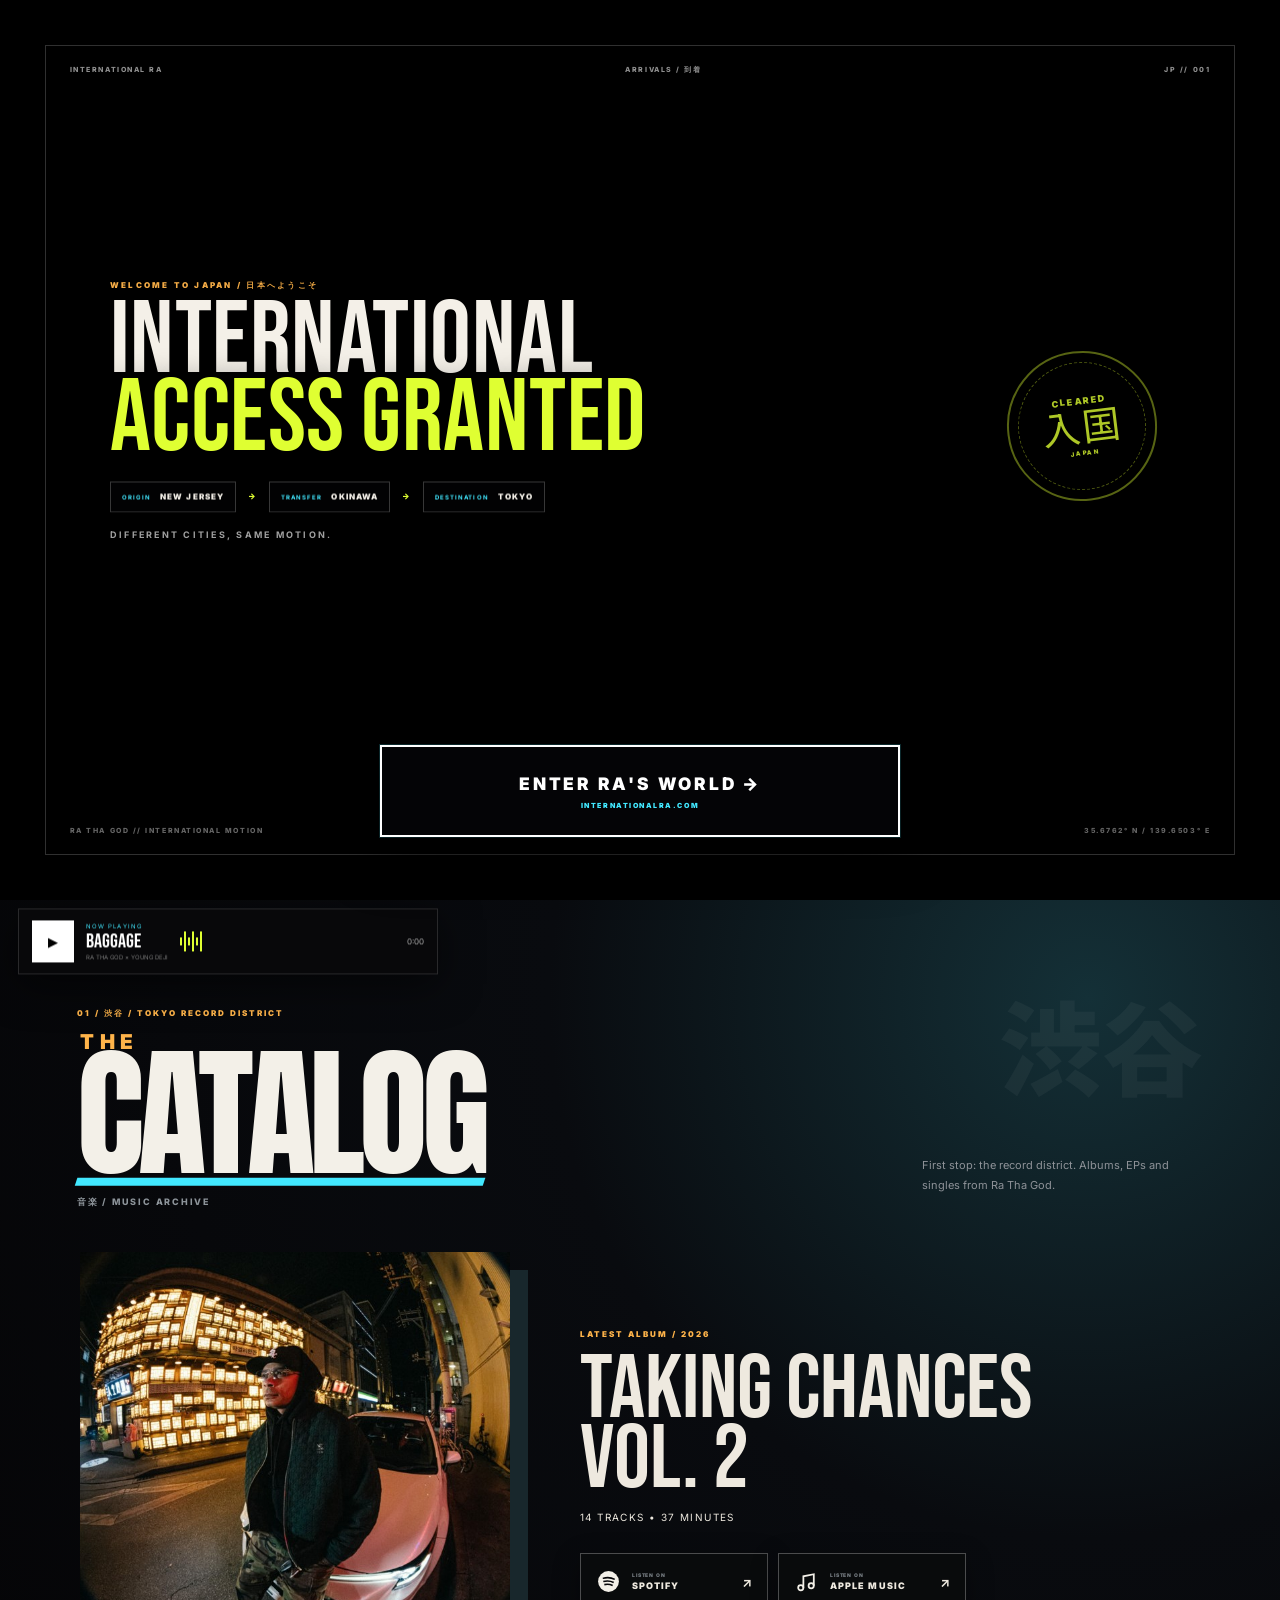
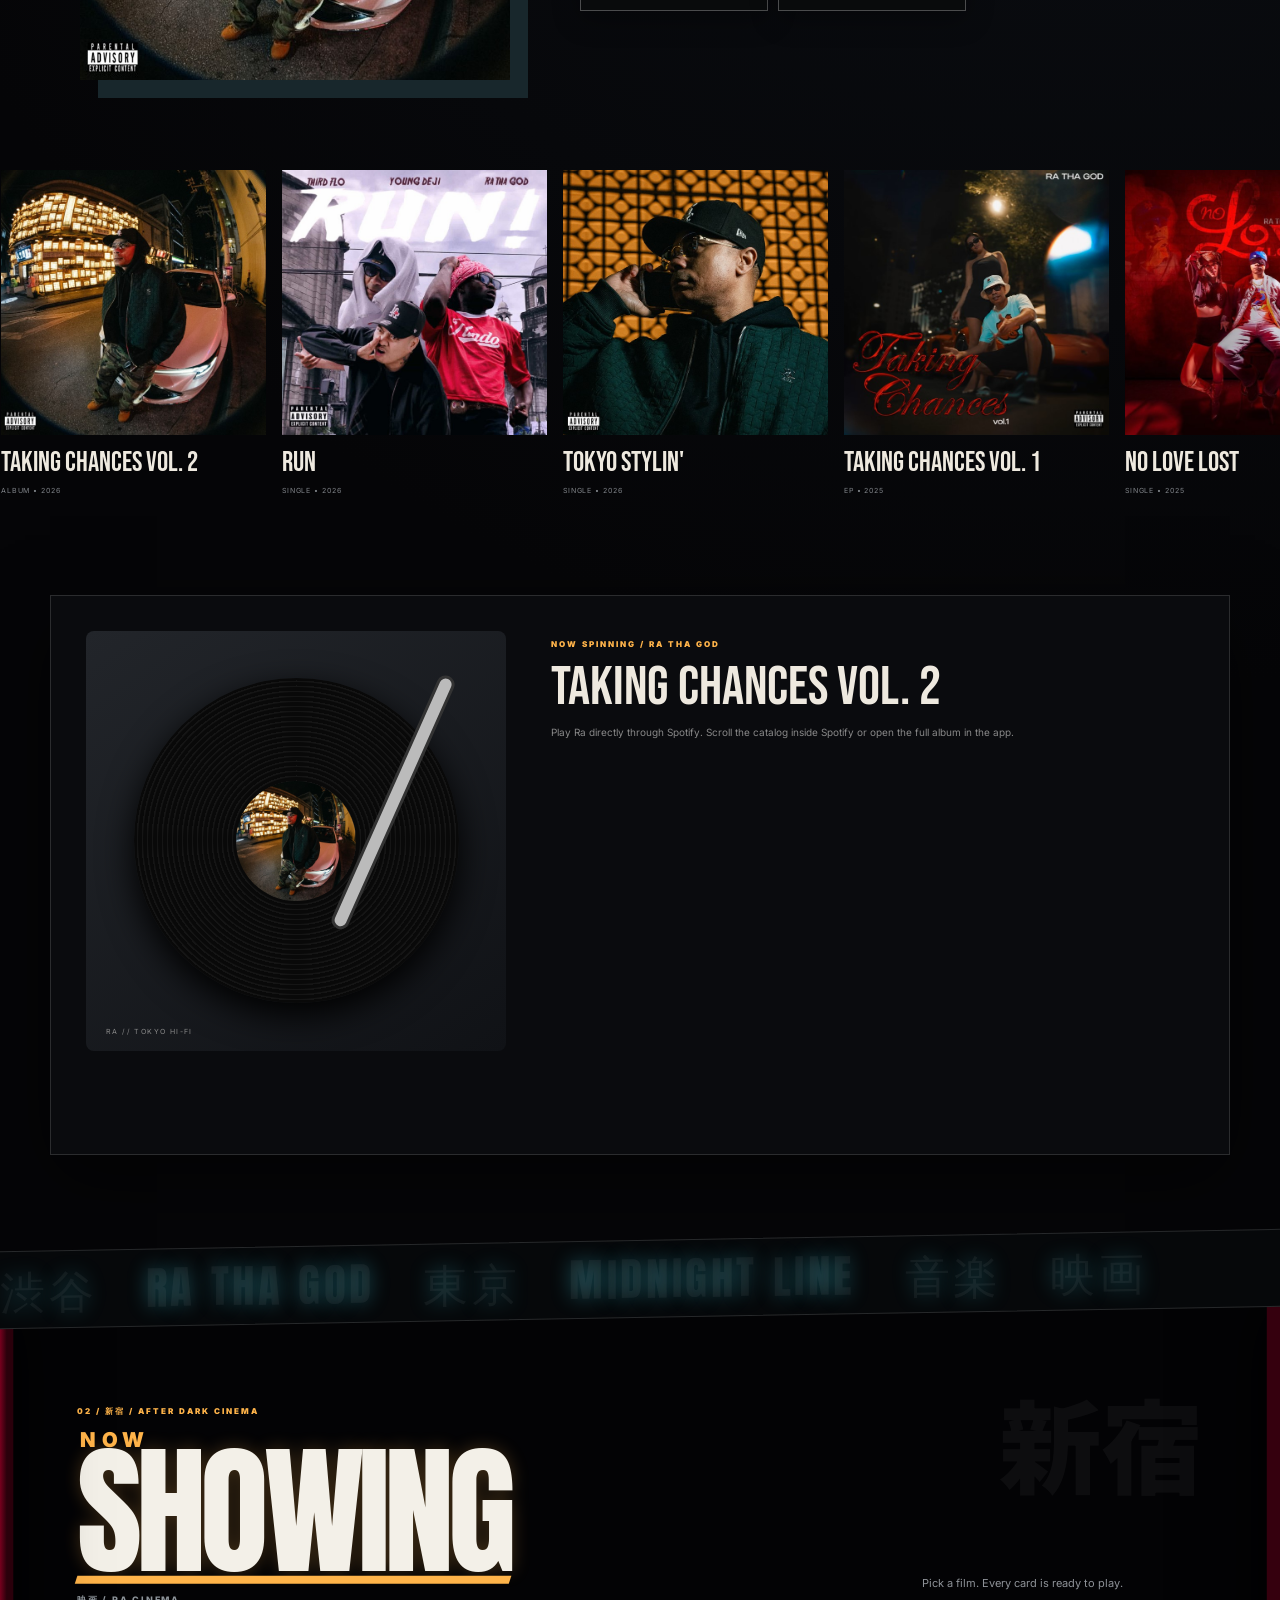
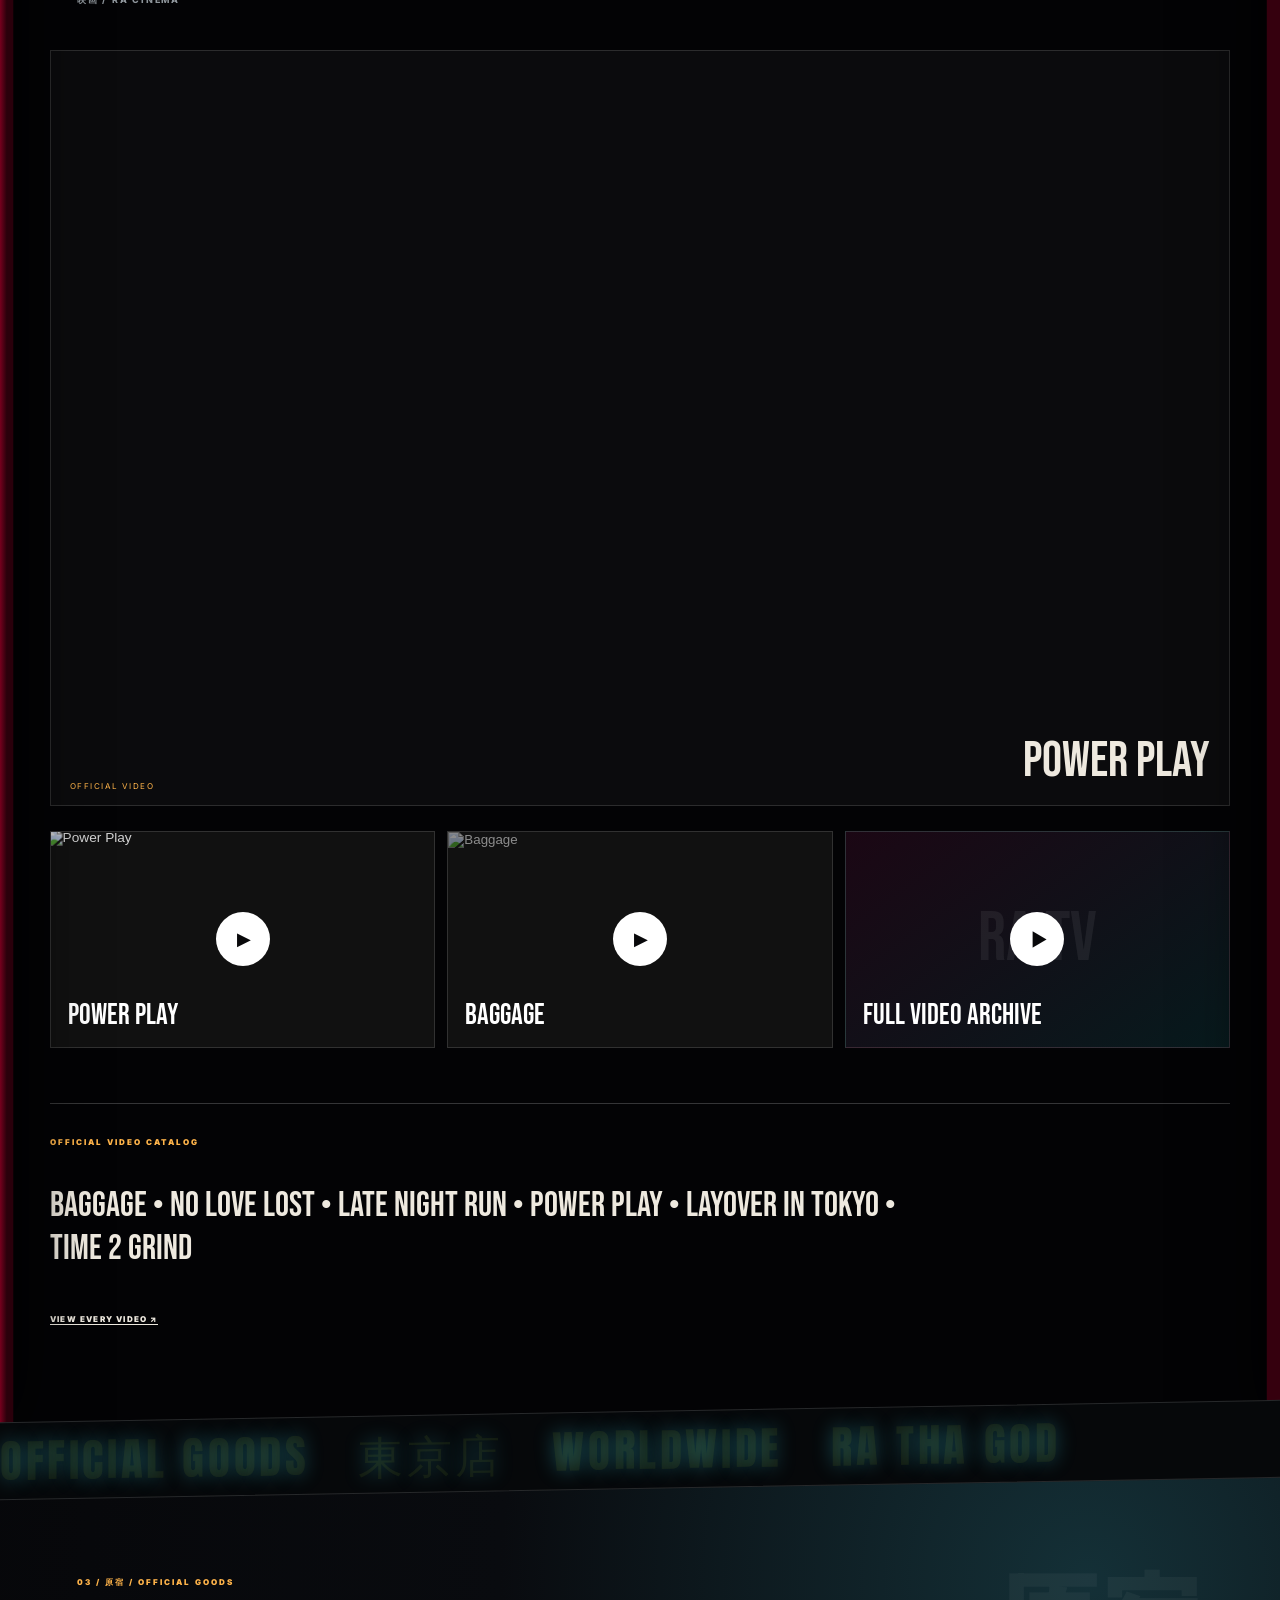
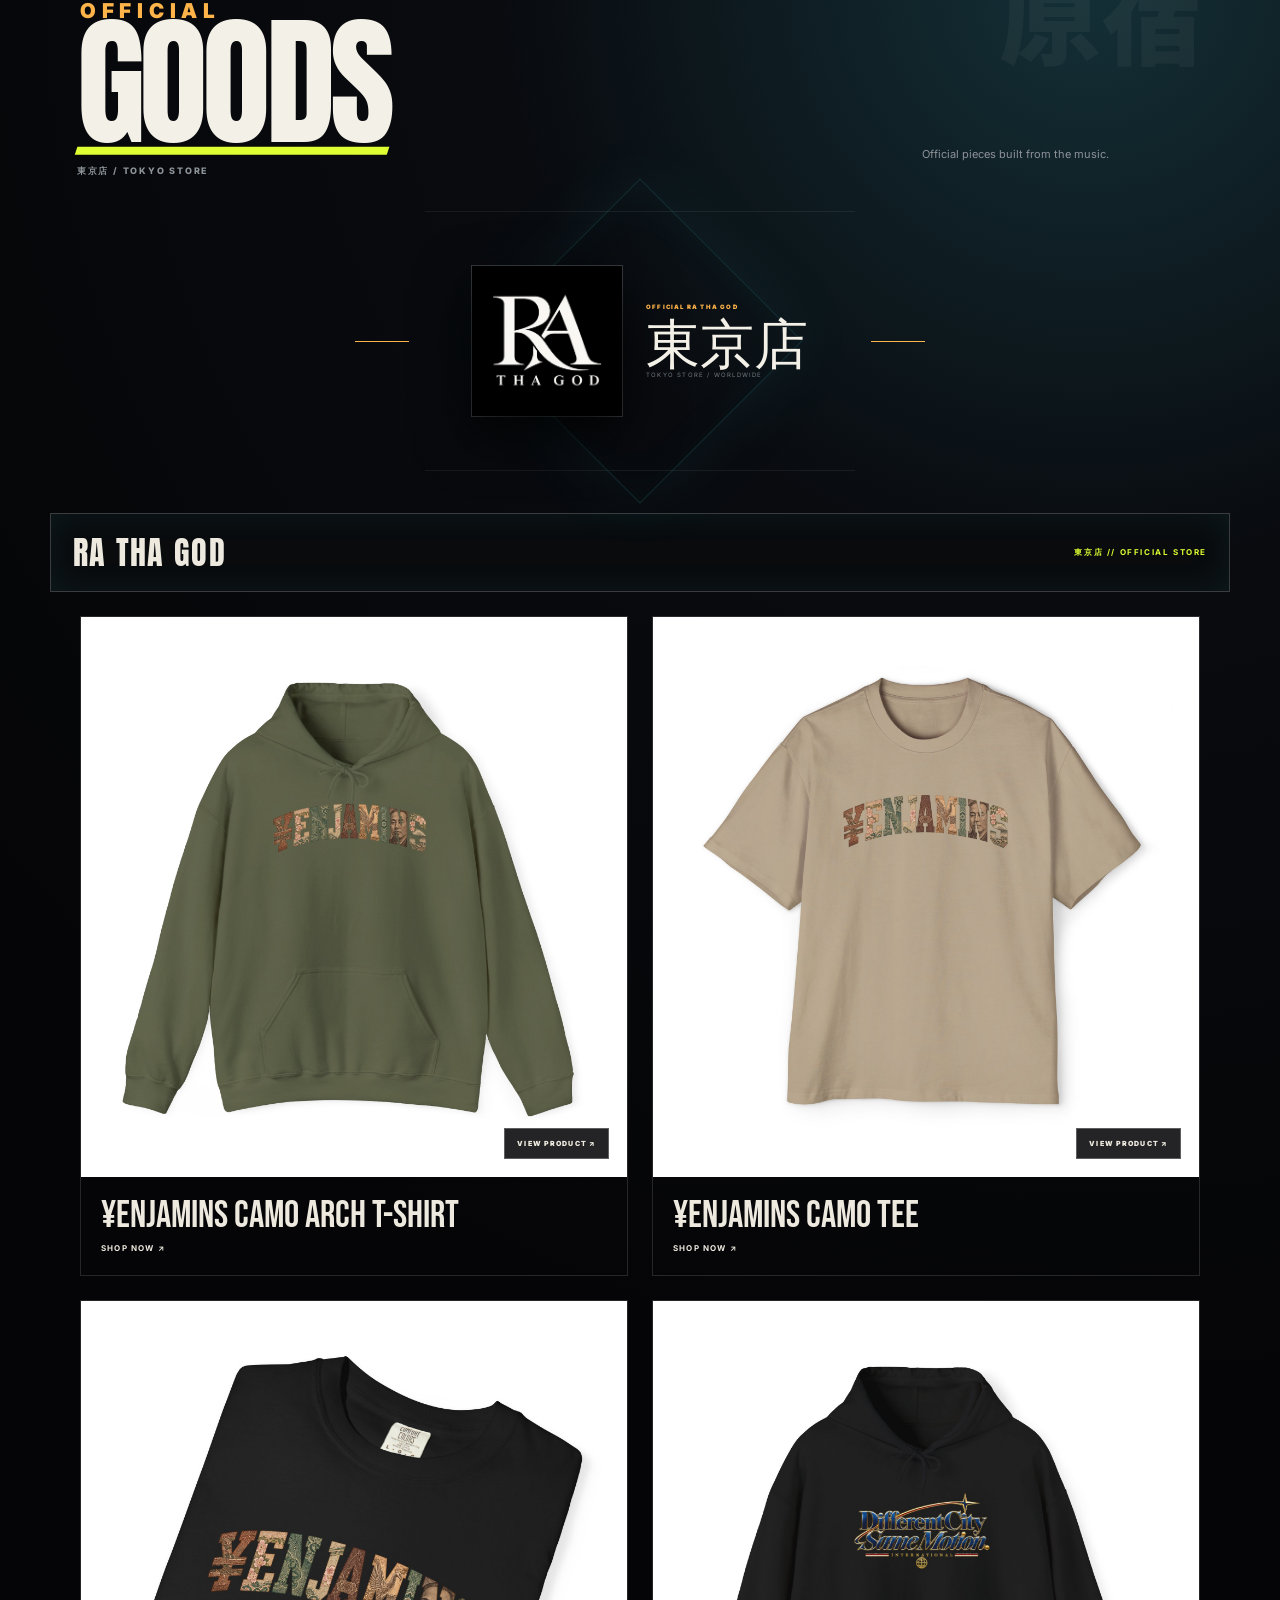
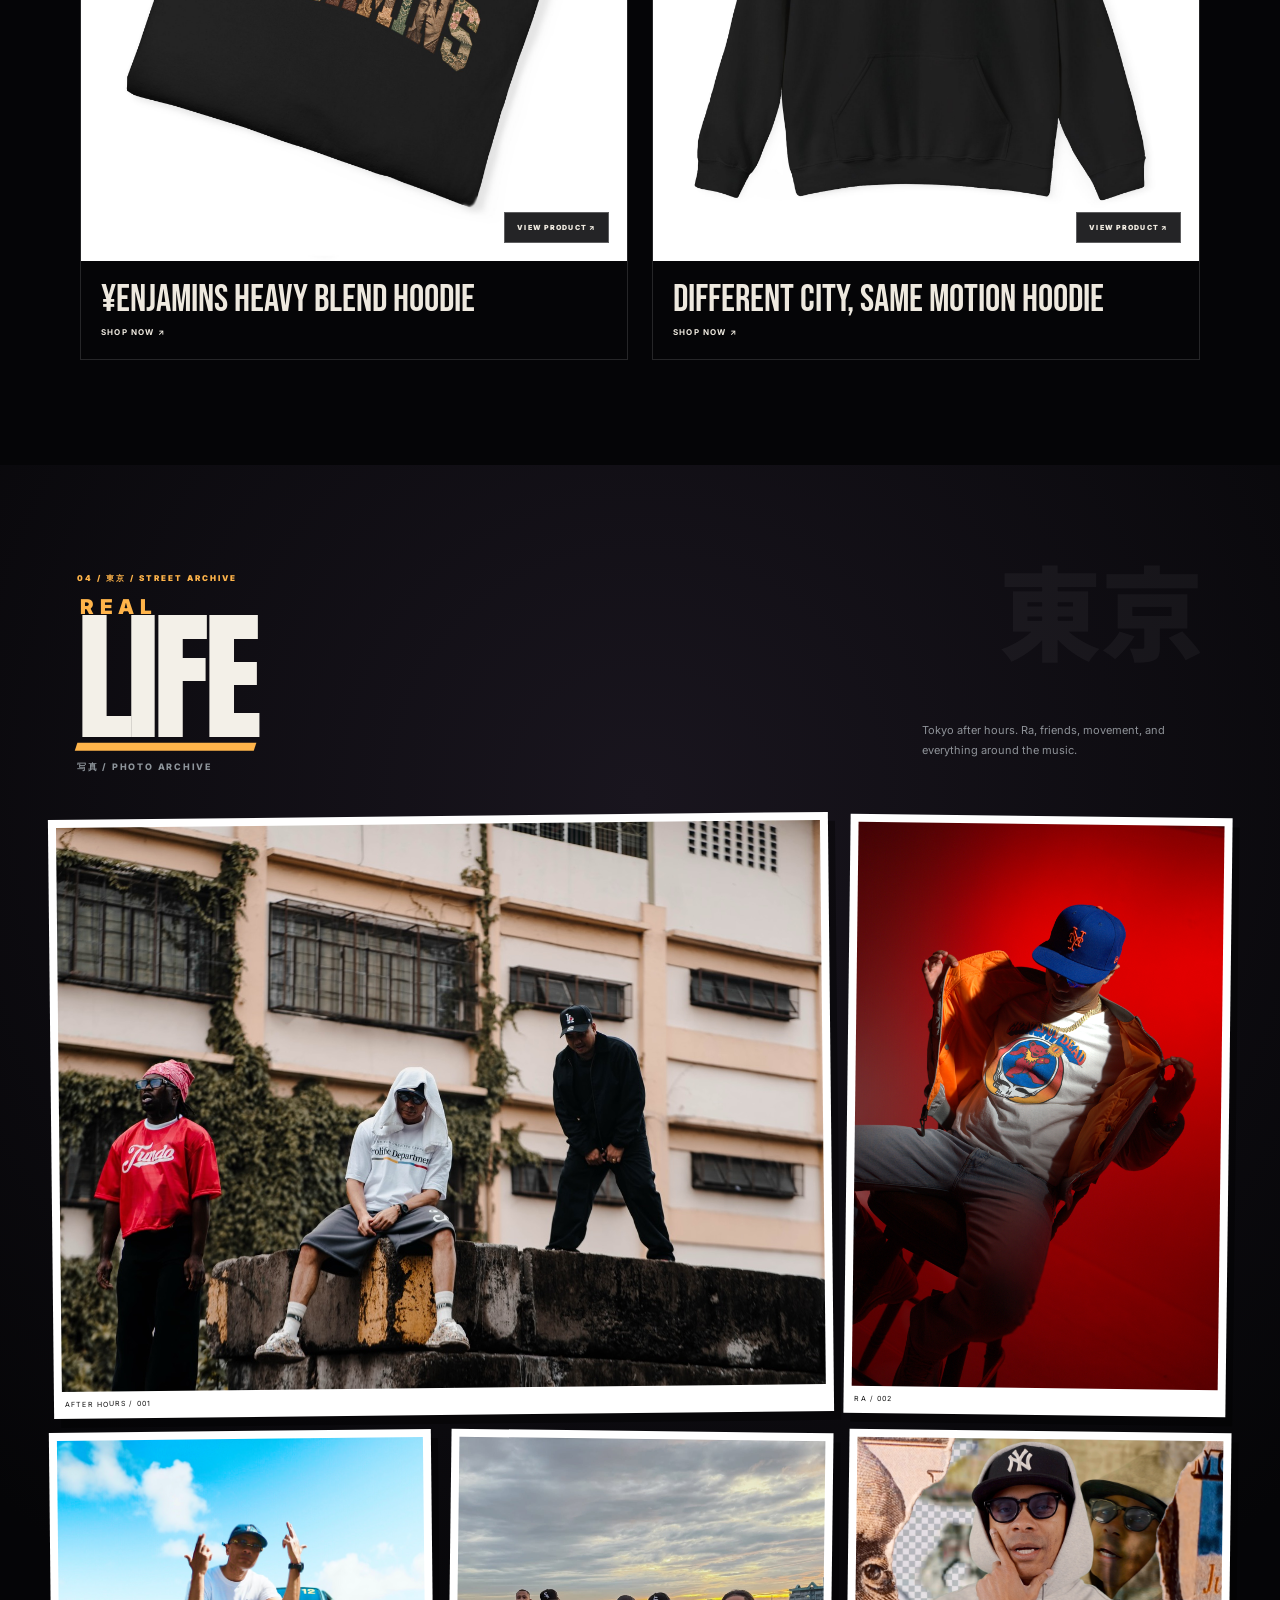
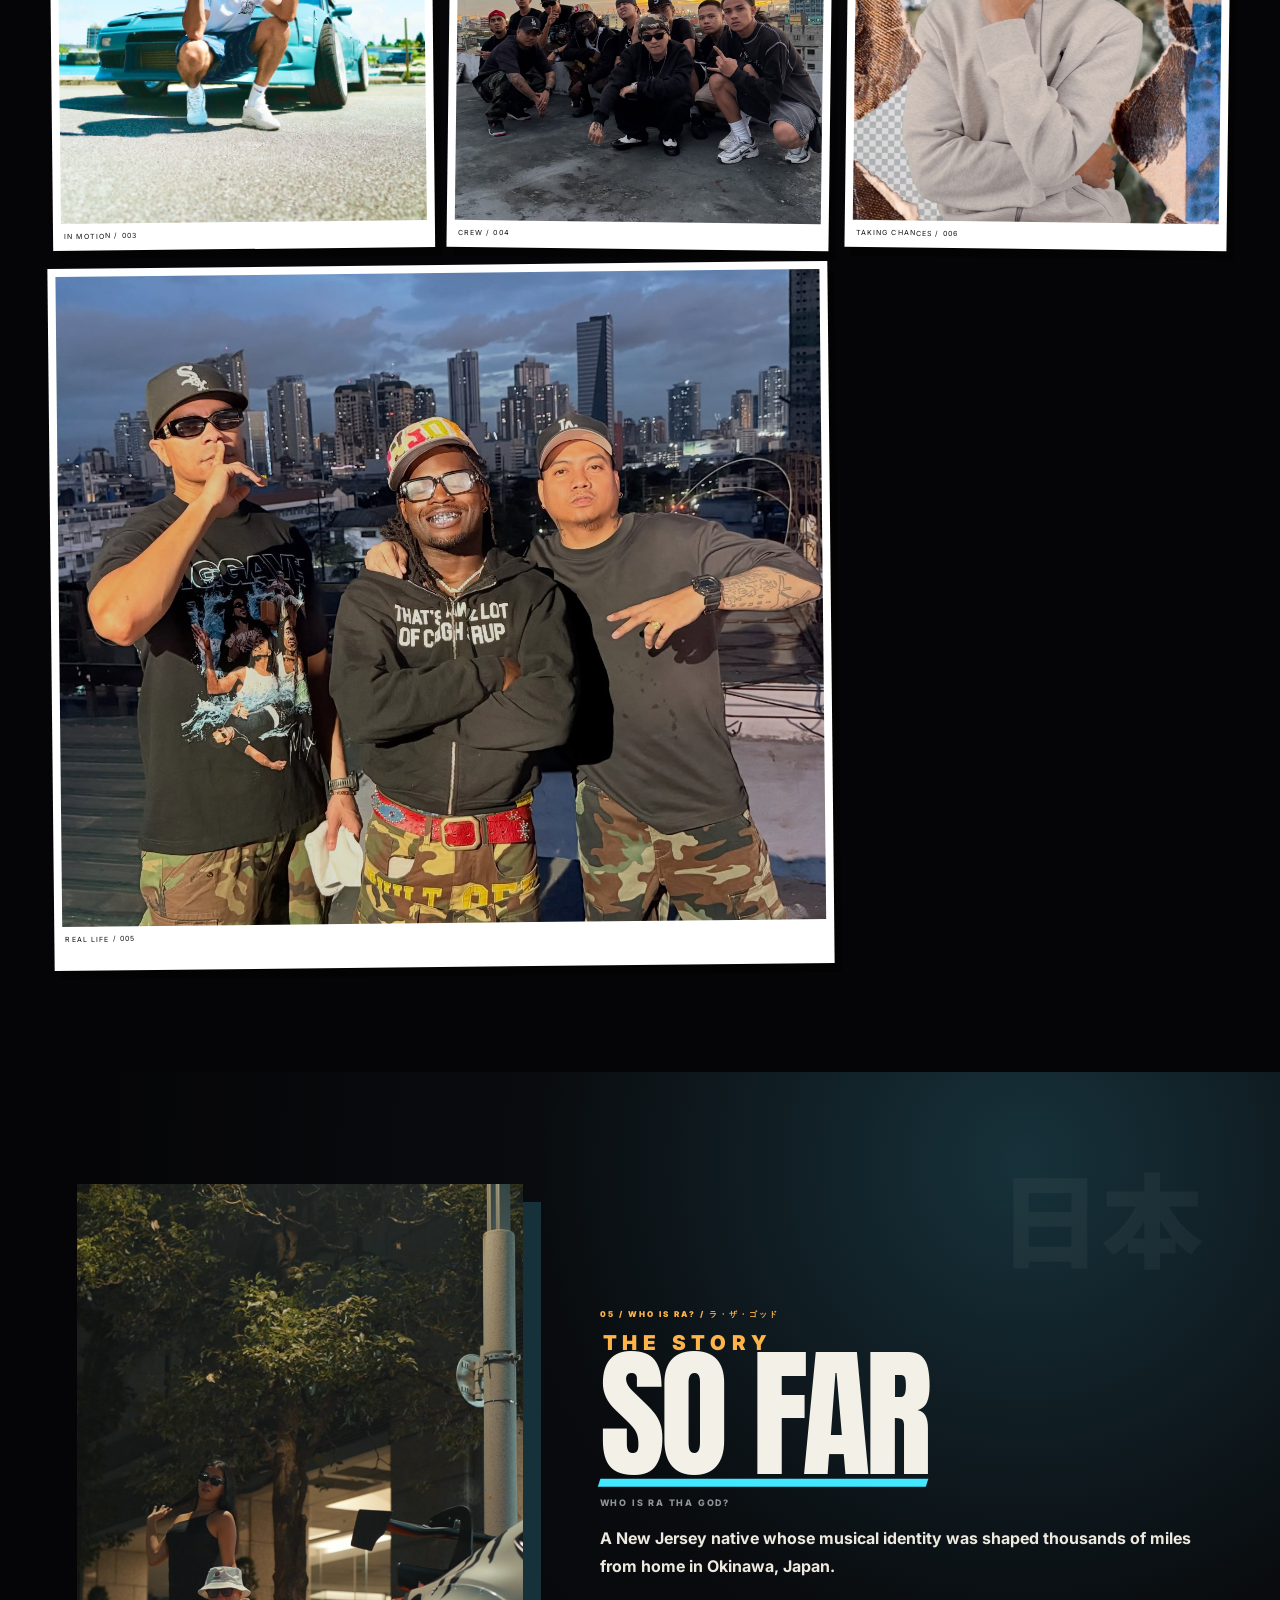
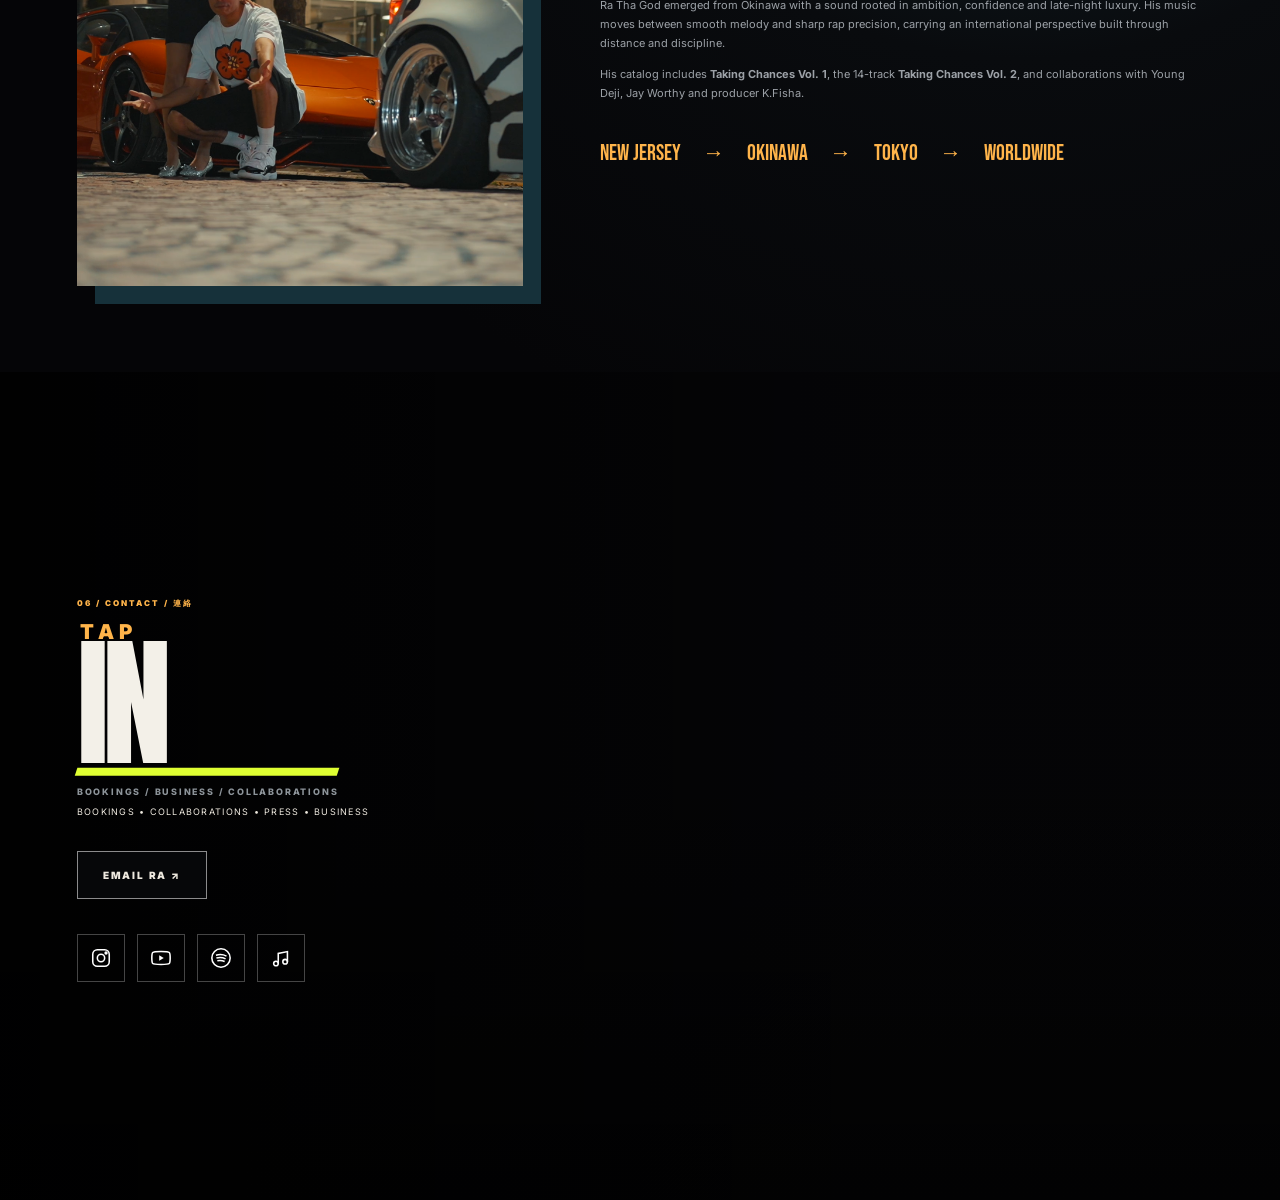
==== commit 3dabf131: "Modify about section with new collaboration details Updated the 'about' section to include a new col" ====
--- a/index.html
+++ b/index.html
@@ -50,7 +50,7 @@
 
 <section id="photos" class="photoDistrict district"><div class="head"><div><small>04 / 東京 / STREET ARCHIVE</small><h2 class="chapterTitle photoTitle"><span>REAL</span><strong>LIFE</strong><em>写真 / PHOTO ARCHIVE</em></h2></div><p>Tokyo after hours. Ra, friends, movement, and everything around the music.</p></div><div class="photos"><figure class="wide"><img src="rafriends1.JPG" alt="Ra Tha God after hours"><figcaption>AFTER HOURS / 001</figcaption></figure><figure><img src="raflex.jpg" alt="Ra Tha God"><figcaption>RA / 002</figcaption></figure><figure><img src="rawhip.jpg" alt="Ra Tha God with car"><figcaption>IN MOTION / 003</figcaption></figure><figure><img src="rafriends2.JPG" alt="Ra Tha God and crew"><figcaption>CREW / 004</figcaption></figure><figure class="wide"><img src="rafriends3.JPG" alt="Ra Tha God off camera"><figcaption>REAL LIFE / 005</figcaption></figure><figure><img src="radollar.JPEG" alt="Taking Chances"><figcaption>TAKING CHANCES / 006</figcaption></figure></div></section>
 
-<section id="about" class="about"><div class="aboutPhoto"></div><div><small>05 / WHO IS RA? / ラ・ザ・ゴッド</small><h2 class="chapterTitle aboutTitle"><span>THE STORY</span><strong>SO FAR</strong><em>WHO IS RA THA GOD?</em></h2><p class="lead">A New Jersey native whose musical identity was shaped thousands of miles from home in Okinawa, Japan.</p><p>Ra Tha God emerged from Okinawa with a sound rooted in ambition, confidence and late-night luxury. His music moves between smooth melody and sharp rap precision, carrying an international perspective built through distance and discipline.</p><p>His catalog includes <b>Taking Chances Vol. 1</b>, the 14-track <b>Taking Chances Vol. 2</b>, and collaborations with Young Deji, Jay Worthy and Jadakiss.</p><div class="route">NEW JERSEY　→　OKINAWA　→　TOKYO　→　WORLDWIDE</div></div></section>
+<section id="about" class="about"><div class="aboutPhoto"></div><div><small>05 / WHO IS RA? / ラ・ザ・ゴッド</small><h2 class="chapterTitle aboutTitle"><span>THE STORY</span><strong>SO FAR</strong><em>WHO IS RA THA GOD?</em></h2><p class="lead">A New Jersey native whose musical identity was shaped thousands of miles from home in Okinawa, Japan.</p><p>Ra Tha God emerged from Okinawa with a sound rooted in ambition, confidence and late-night luxury. His music moves between smooth melody and sharp rap precision, carrying an international perspective built through distance and discipline.</p><p>His catalog includes <b>Taking Chances Vol. 1</b>, the 14-track <b>Taking Chances Vol. 2</b>, and collaborations with Young Deji, Jay Worthy and producer K.Fisha.</p><div class="route">NEW JERSEY　→　OKINAWA　→　TOKYO　→　WORLDWIDE</div></div></section>
 
 <section id="contact" class="contact"><video autoplay muted loop playsinline><source src="studiosession.mp4"></video><div class="shade"></div><div class="contactInner"><small>06 / CONTACT / 連絡</small><h2 class="chapterTitle contactTitle"><span>TAP</span><strong>IN</strong><em>BOOKINGS / BUSINESS / COLLABORATIONS</em></h2><p>BOOKINGS • COLLABORATIONS • PRESS • BUSINESS</p><a class="emailButton" href="mailto:moneytreemusic83@gmail.com">EMAIL RA ↗</a><div class="social"><a aria-label="Instagram" href="https://www.instagram.com/rathagod/" target="_blank" rel="noopener"><svg viewBox="0 0 24 24"><rect x="3" y="3" width="18" height="18" rx="5"/><circle cx="12" cy="12" r="4"/><circle cx="17.5" cy="6.5" r="1"/></svg></a><a aria-label="YouTube" href="https://www.youtube.com/@rathagod8086" target="_blank" rel="noopener"><svg viewBox="0 0 24 24"><path d="M22 12s0-5-1-6-3-1-9-1-8 0-9 1-1 6-1 6 0 5 1 6 3 1 9 1 8 0 9-1 1-6 1-6z"/><path class="fill" d="m10 9 5 3-5 3z"/></svg></a><a aria-label="Spotify" href="https://open.spotify.com/artist/4mQ0zTOpDbE1PDmQUWM7Gh" target="_blank" rel="noopener"><svg viewBox="0 0 24 24"><circle cx="12" cy="12" r="10"/><path d="M6.5 9c4-1.2 8.2-.8 11.5 1M7 12c3.5-.9 7.2-.5 10 1M8 15c2.8-.6 5.6-.3 8 .8"/></svg></a><a aria-label="Apple Music" href="https://music.apple.com/us/artist/ra-tha-god/1589904165" target="_blank" rel="noopener"><svg viewBox="0 0 24 24"><path d="M9 18V7l10-2v11"/><circle cx="6.5" cy="18" r="2.5"/><circle cx="16.5" cy="16" r="2.5"/></svg></a></div></div></section></main>
 <div class="photoLightbox" id="photoLightbox" aria-hidden="true"><button aria-label="Close photo">×</button><img alt=""><span></span></div><div id="audioDock" class="audioDock"><button id="audioToggle">▶</button><div><small>NOW PLAYING</small><b>BAGGAGE</b><span>RA THA GOD × YOUNG DEJI</span></div><div class="wave"><i></i><i></i><i></i><i></i><i></i><i></i></div><time id="audioTime">0:00</time><audio id="baggageAudio" loop preload="metadata"><source src="baggagesong.mp3" type="audio/mpeg"></audio></div><button class="toTop">↑</button><script src="script.js"></script></body></html>
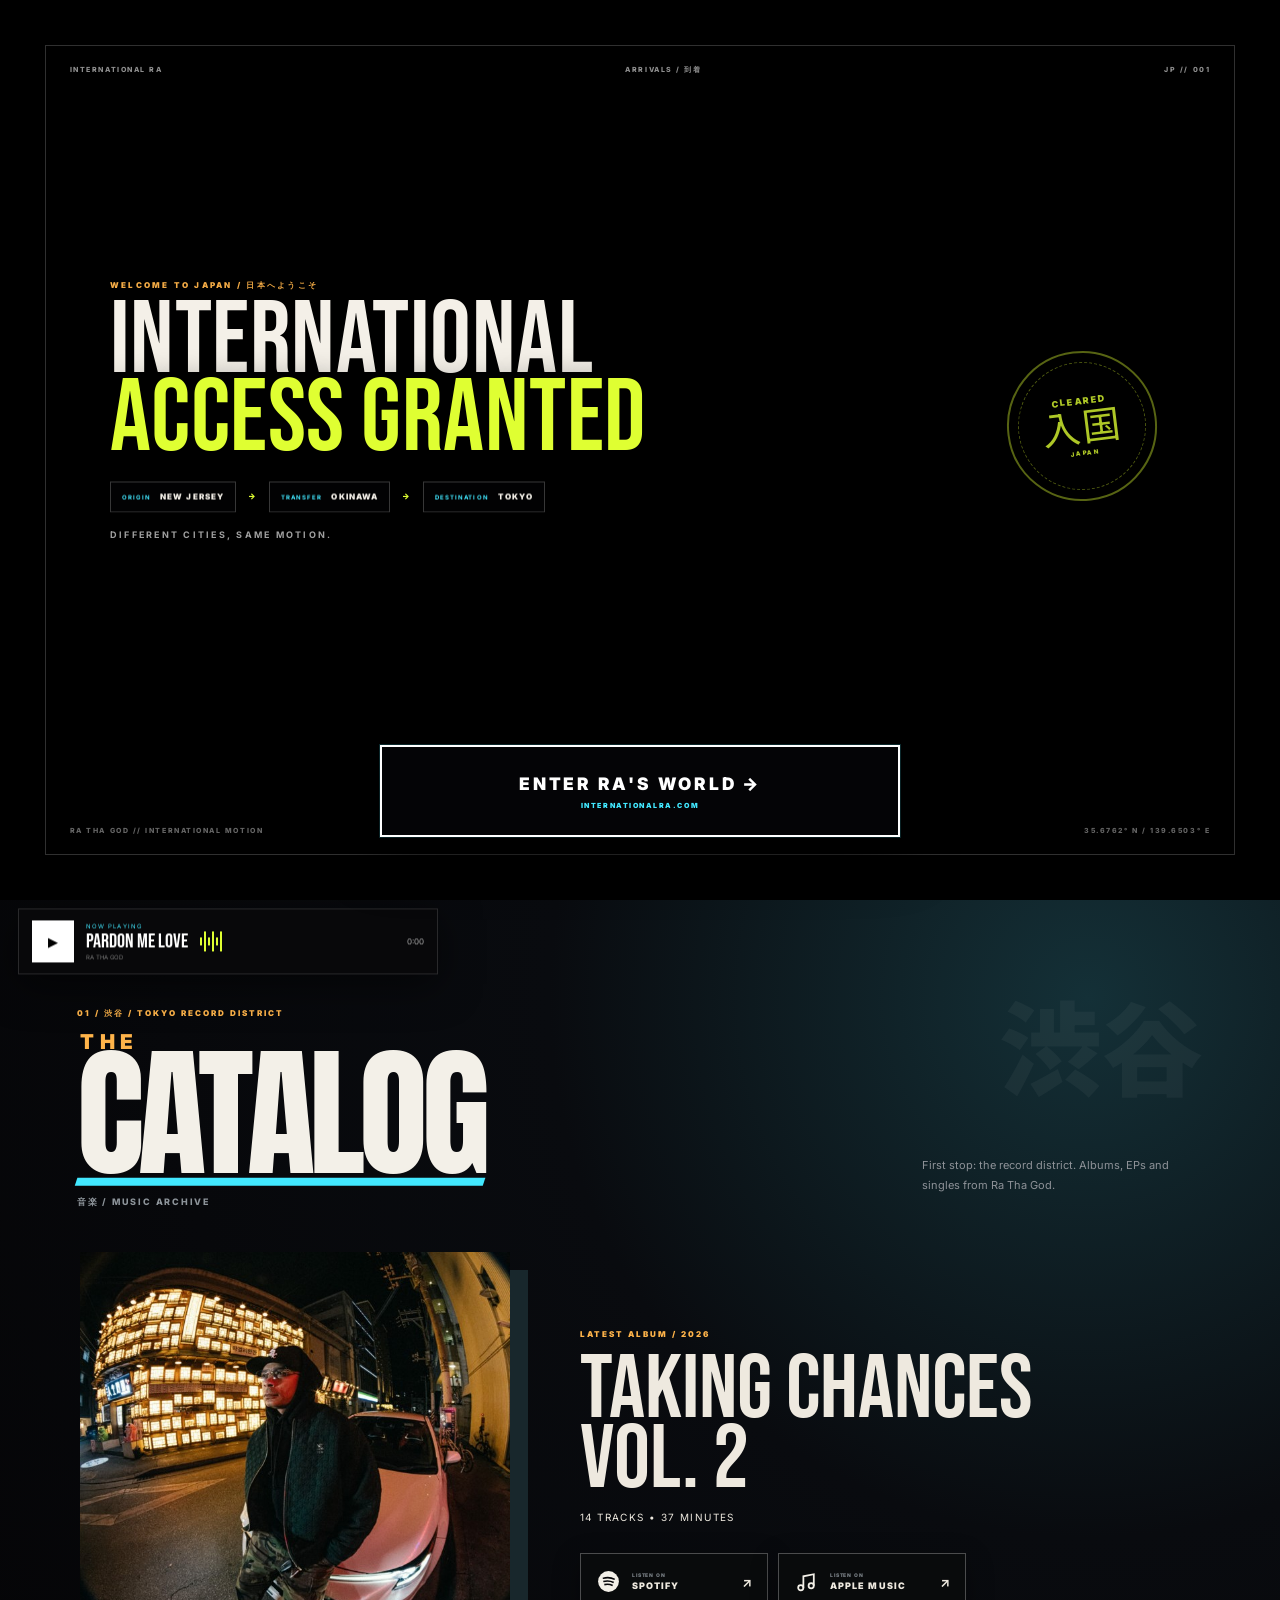
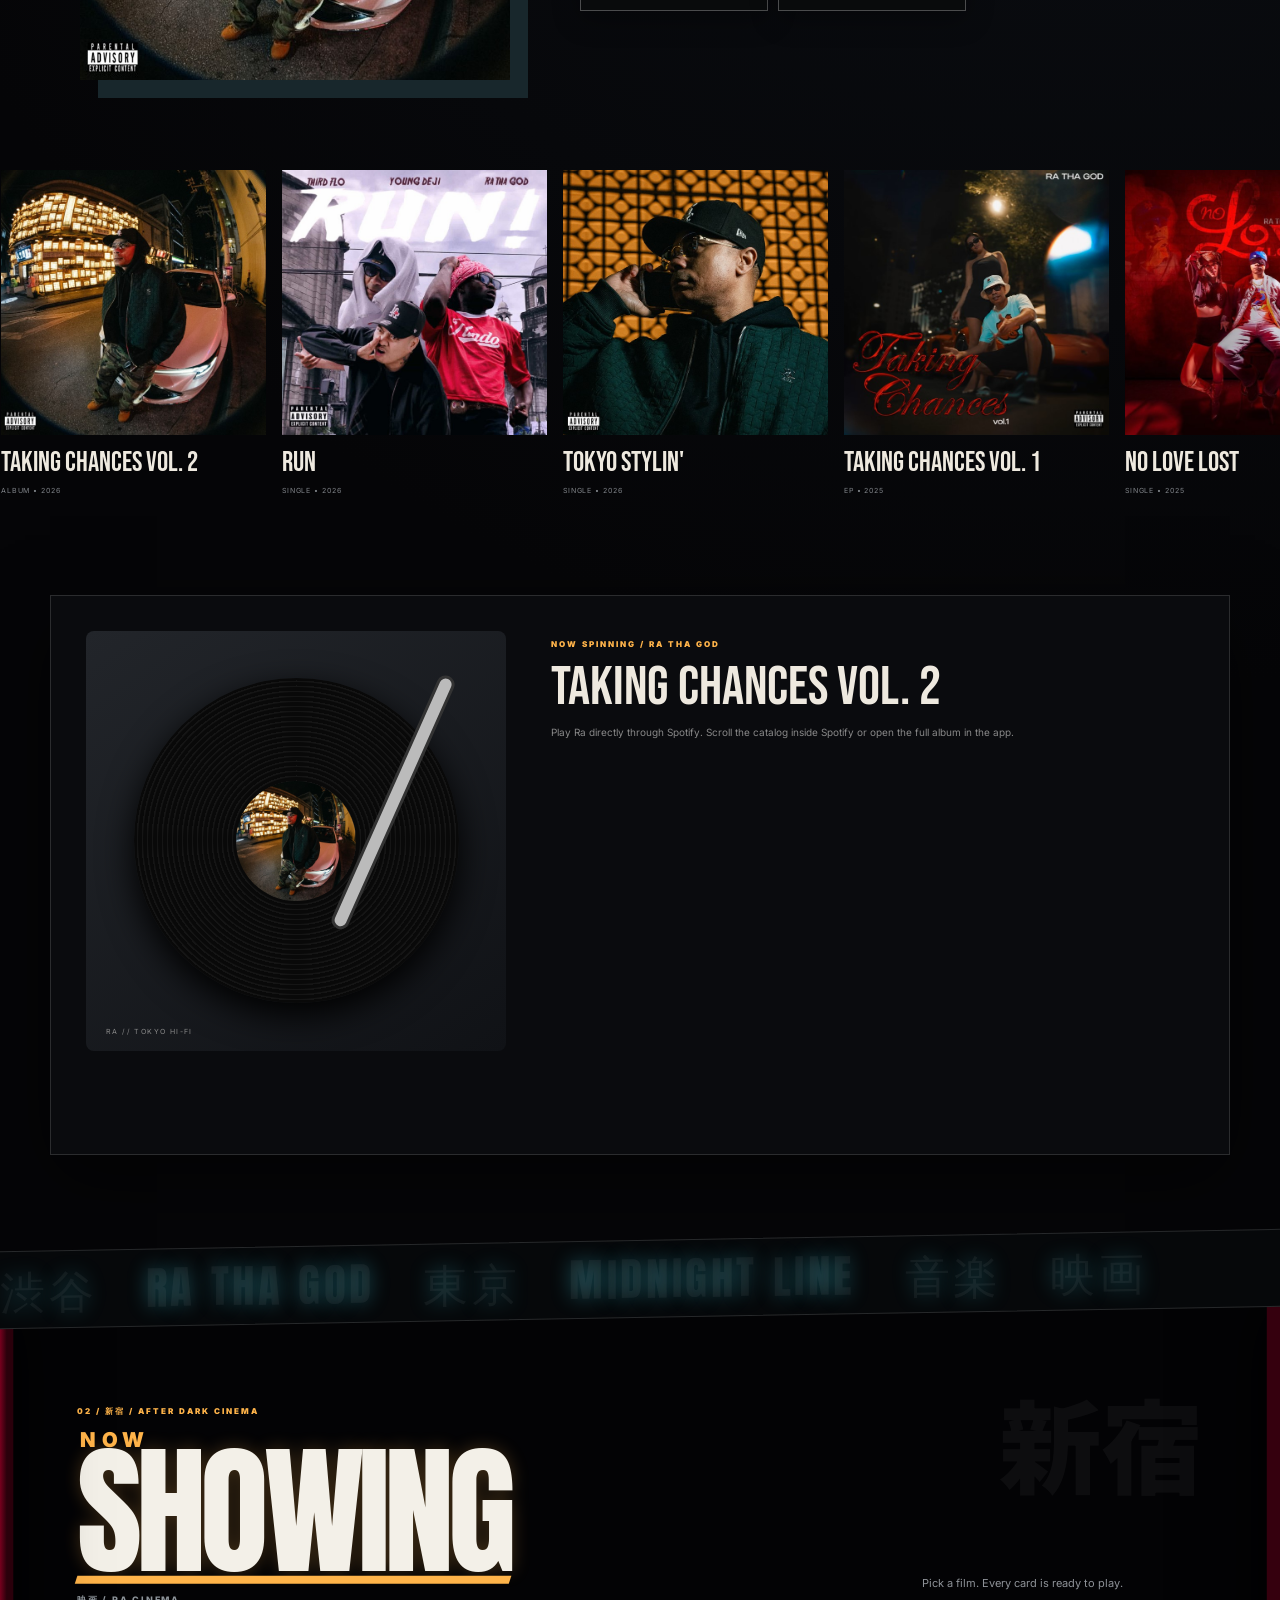
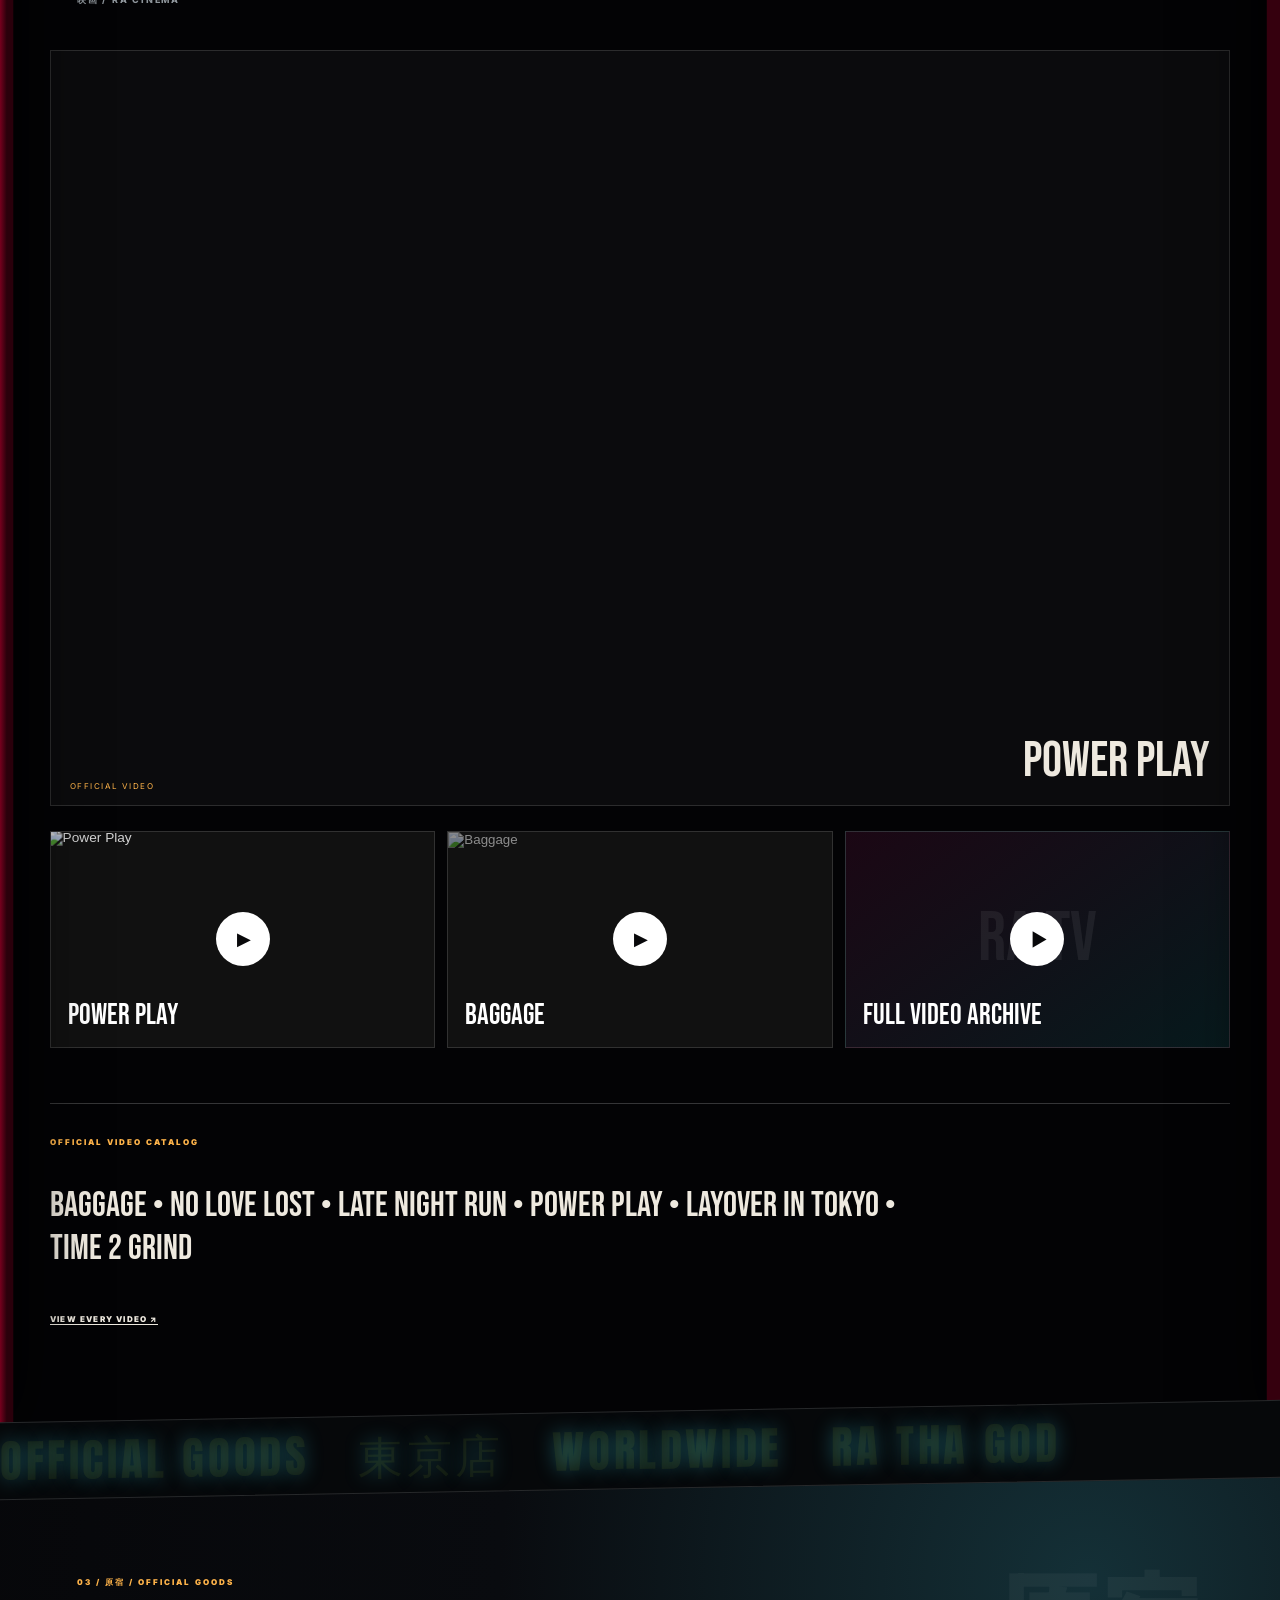
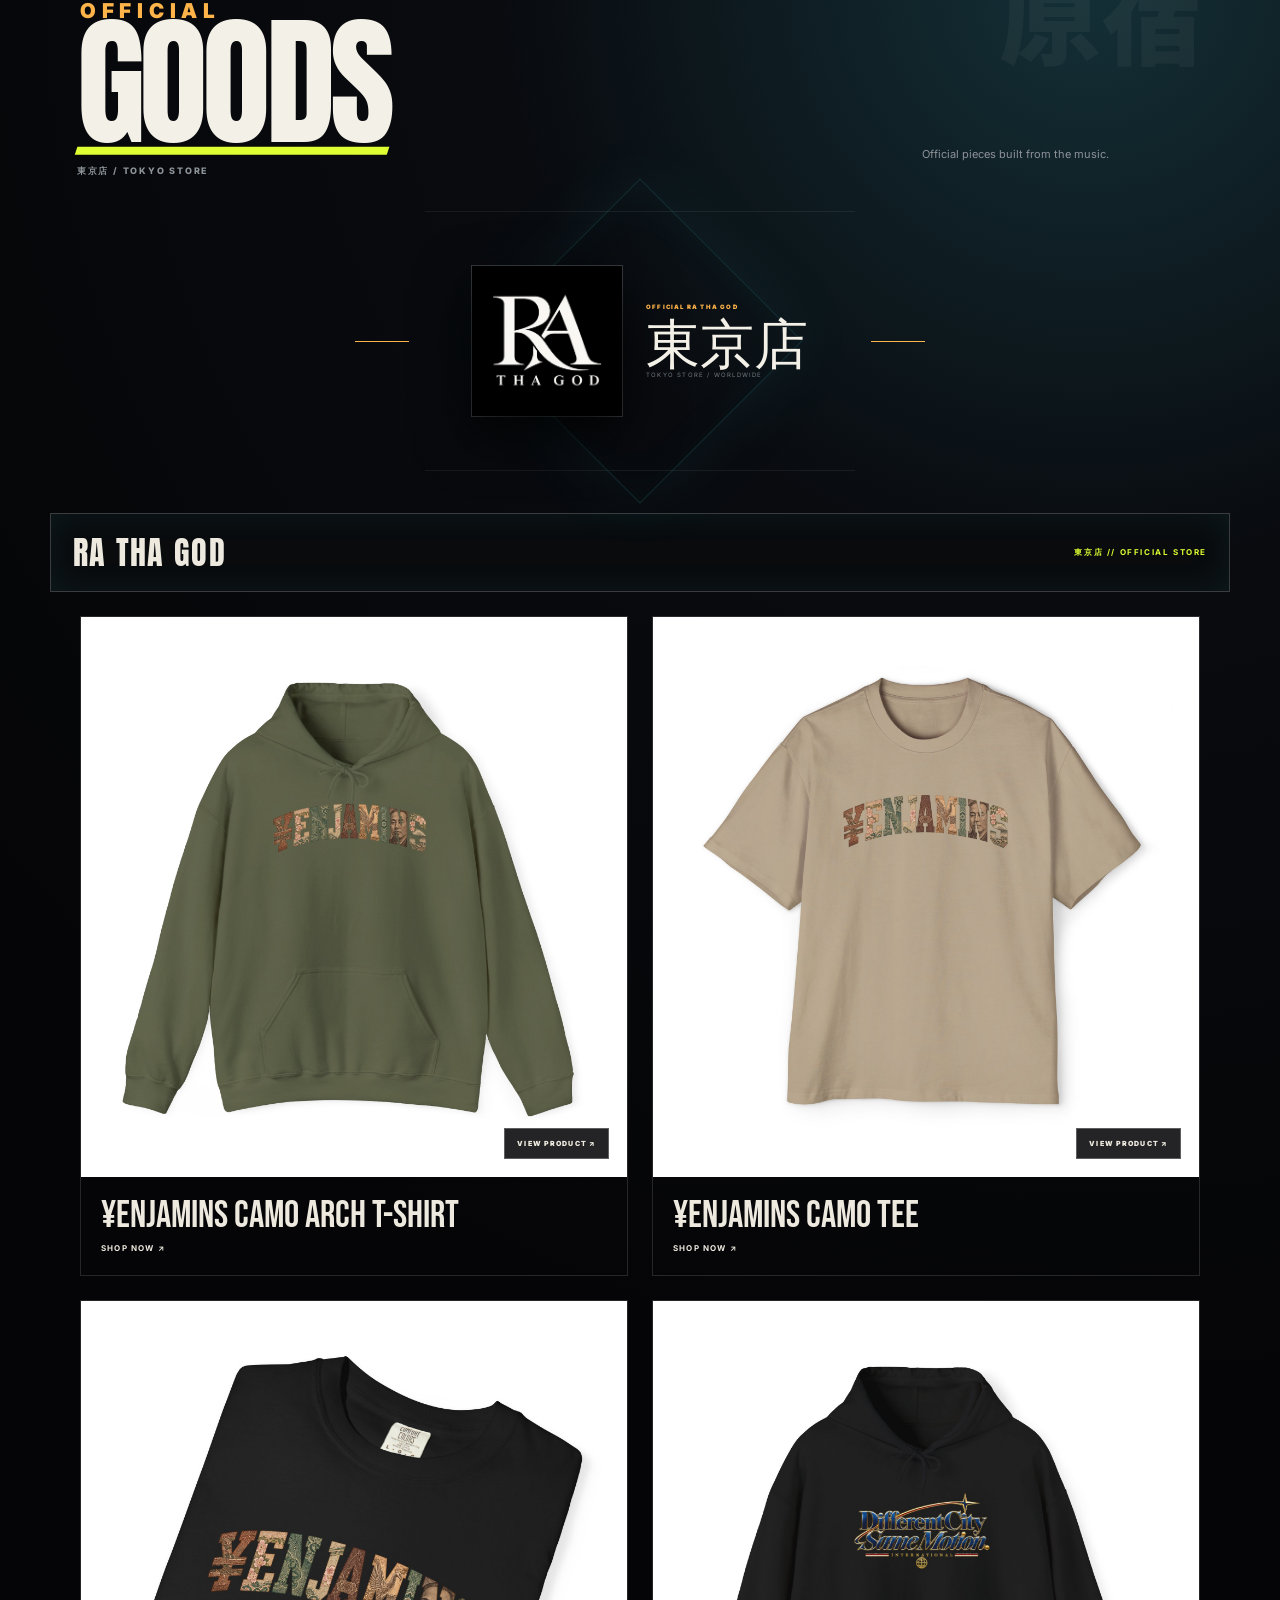
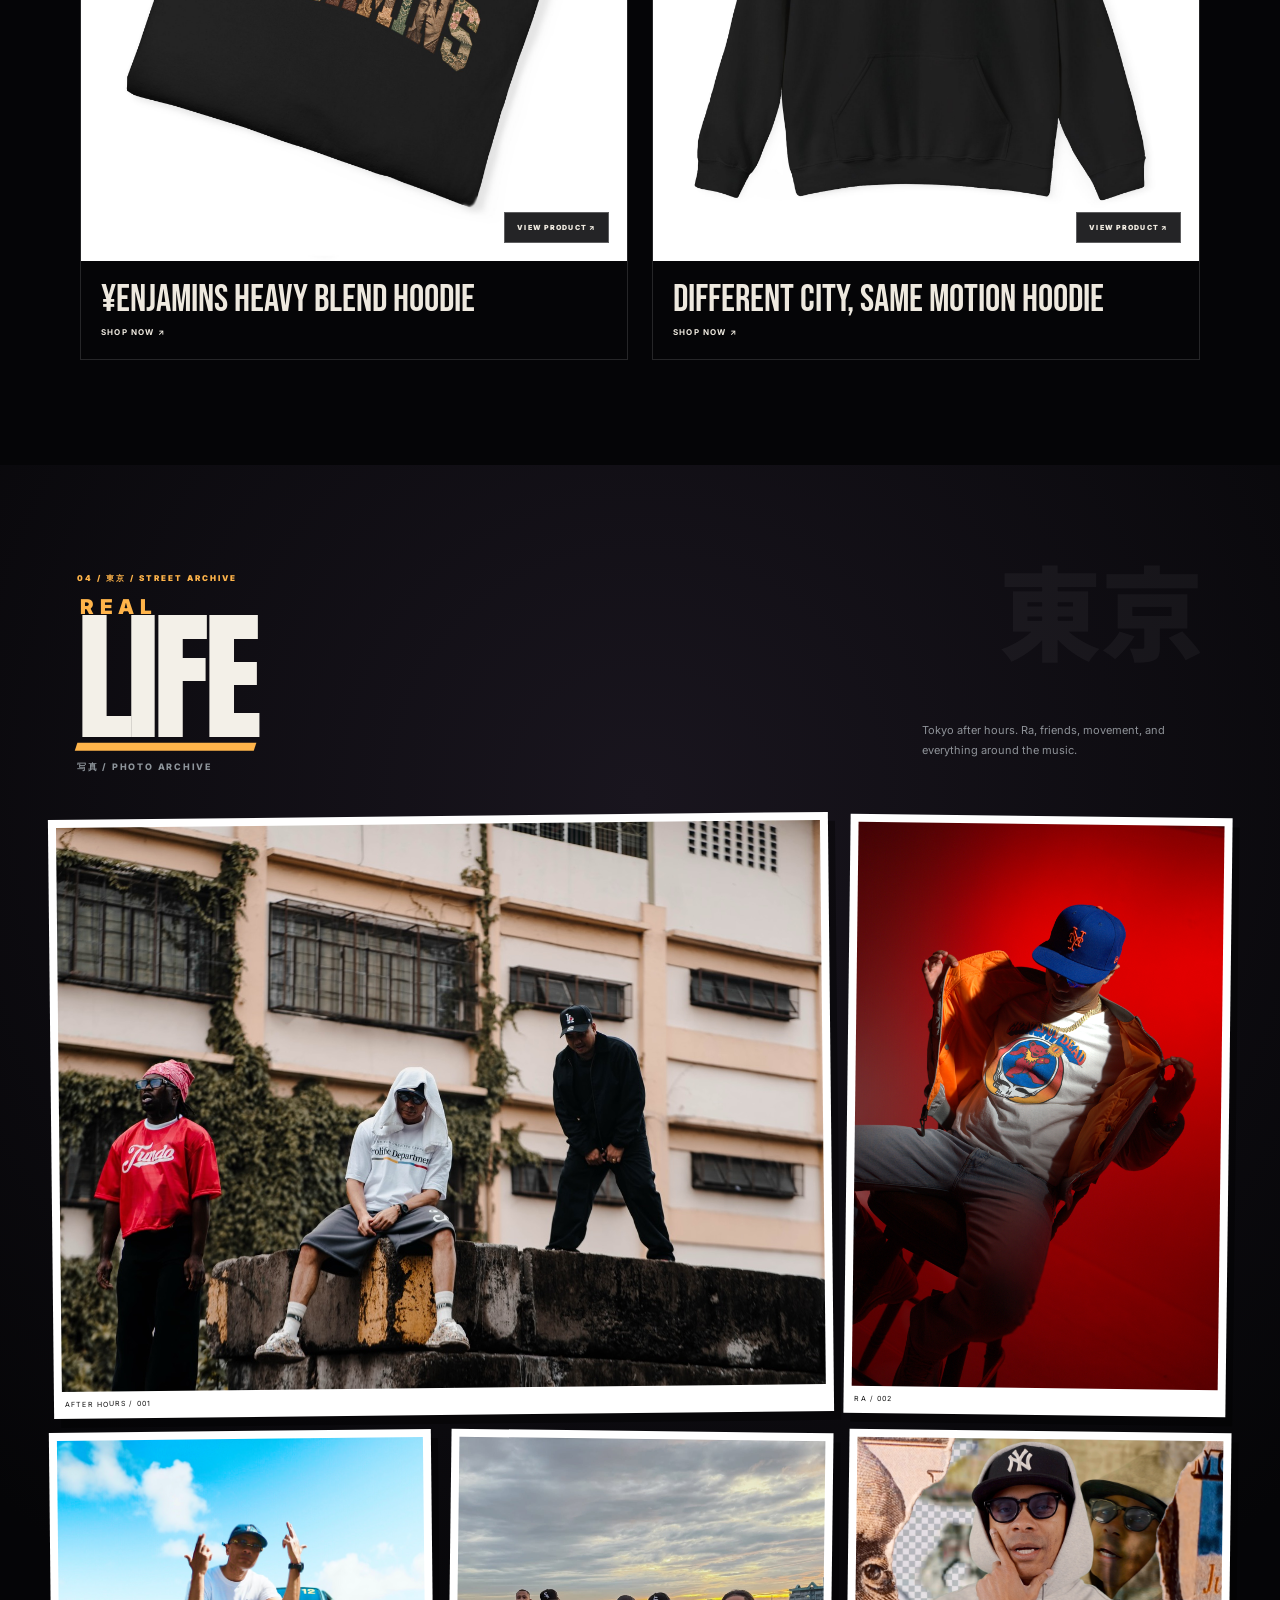
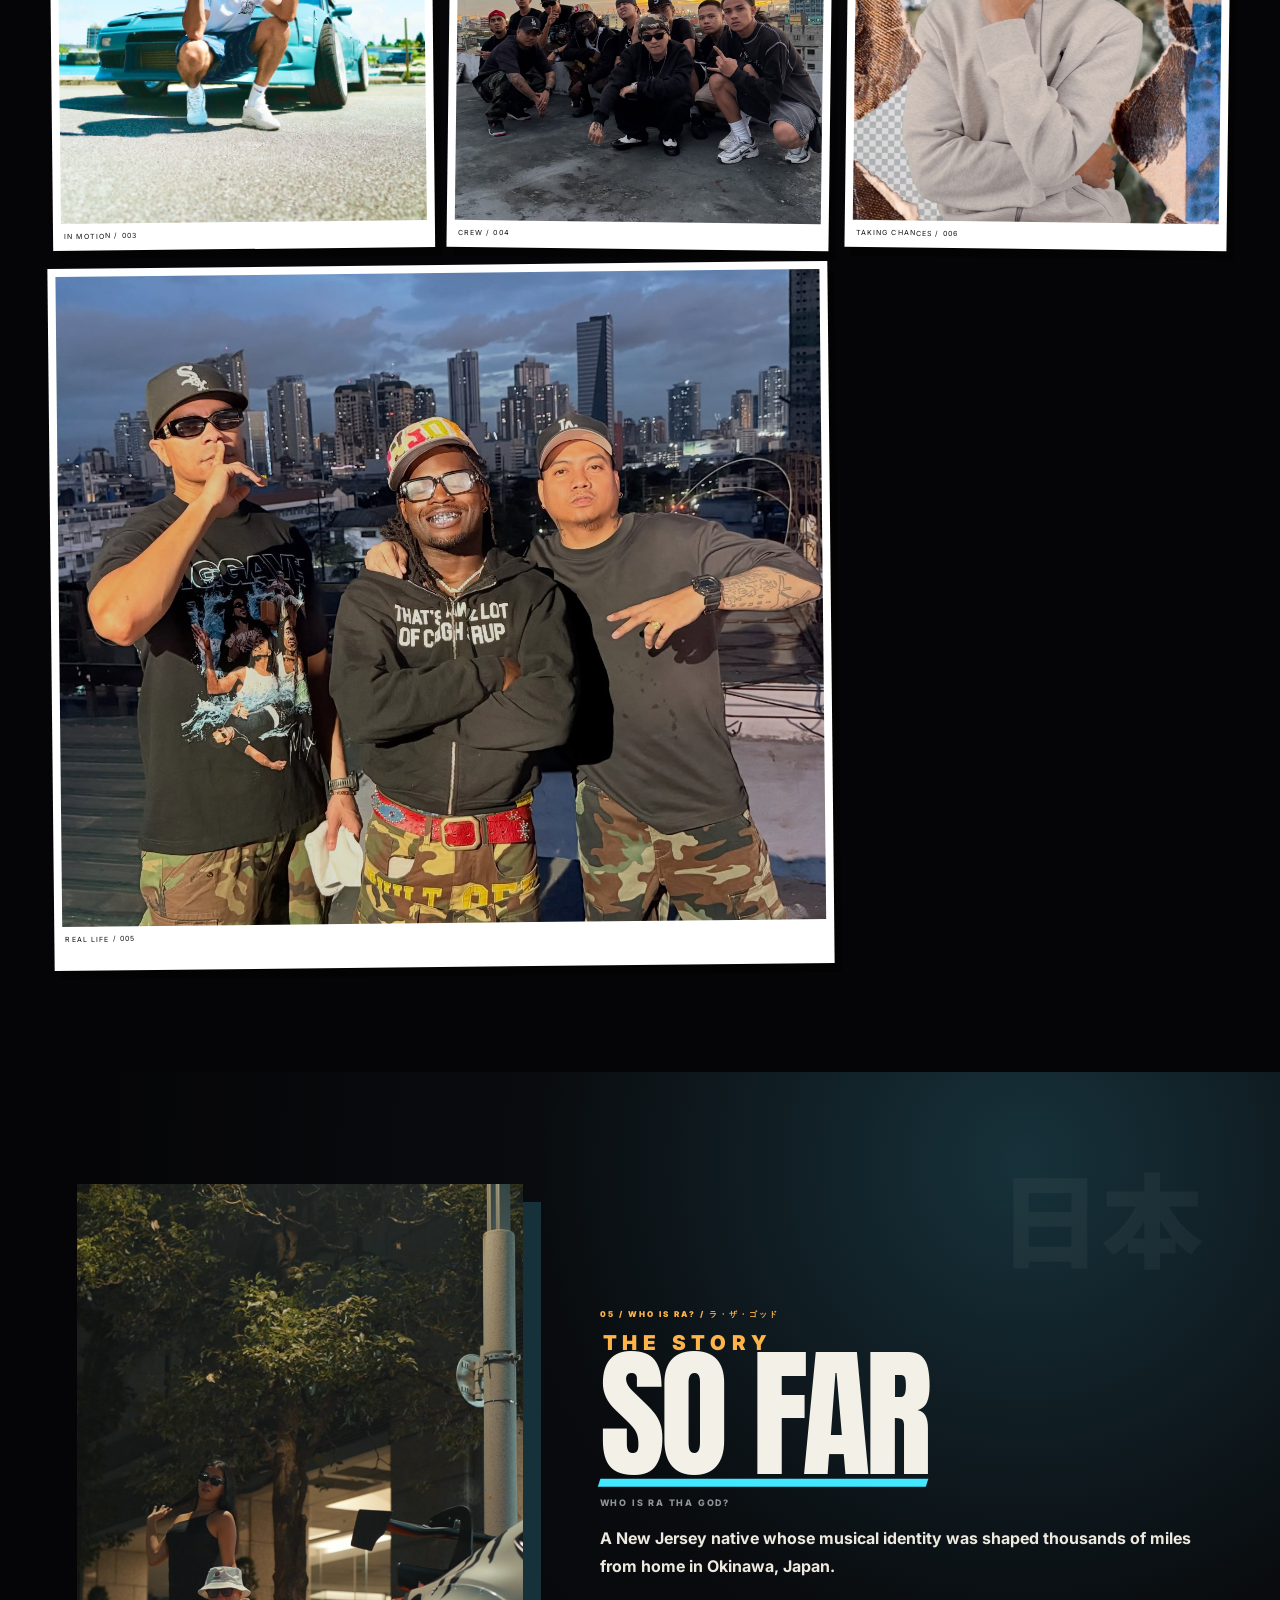
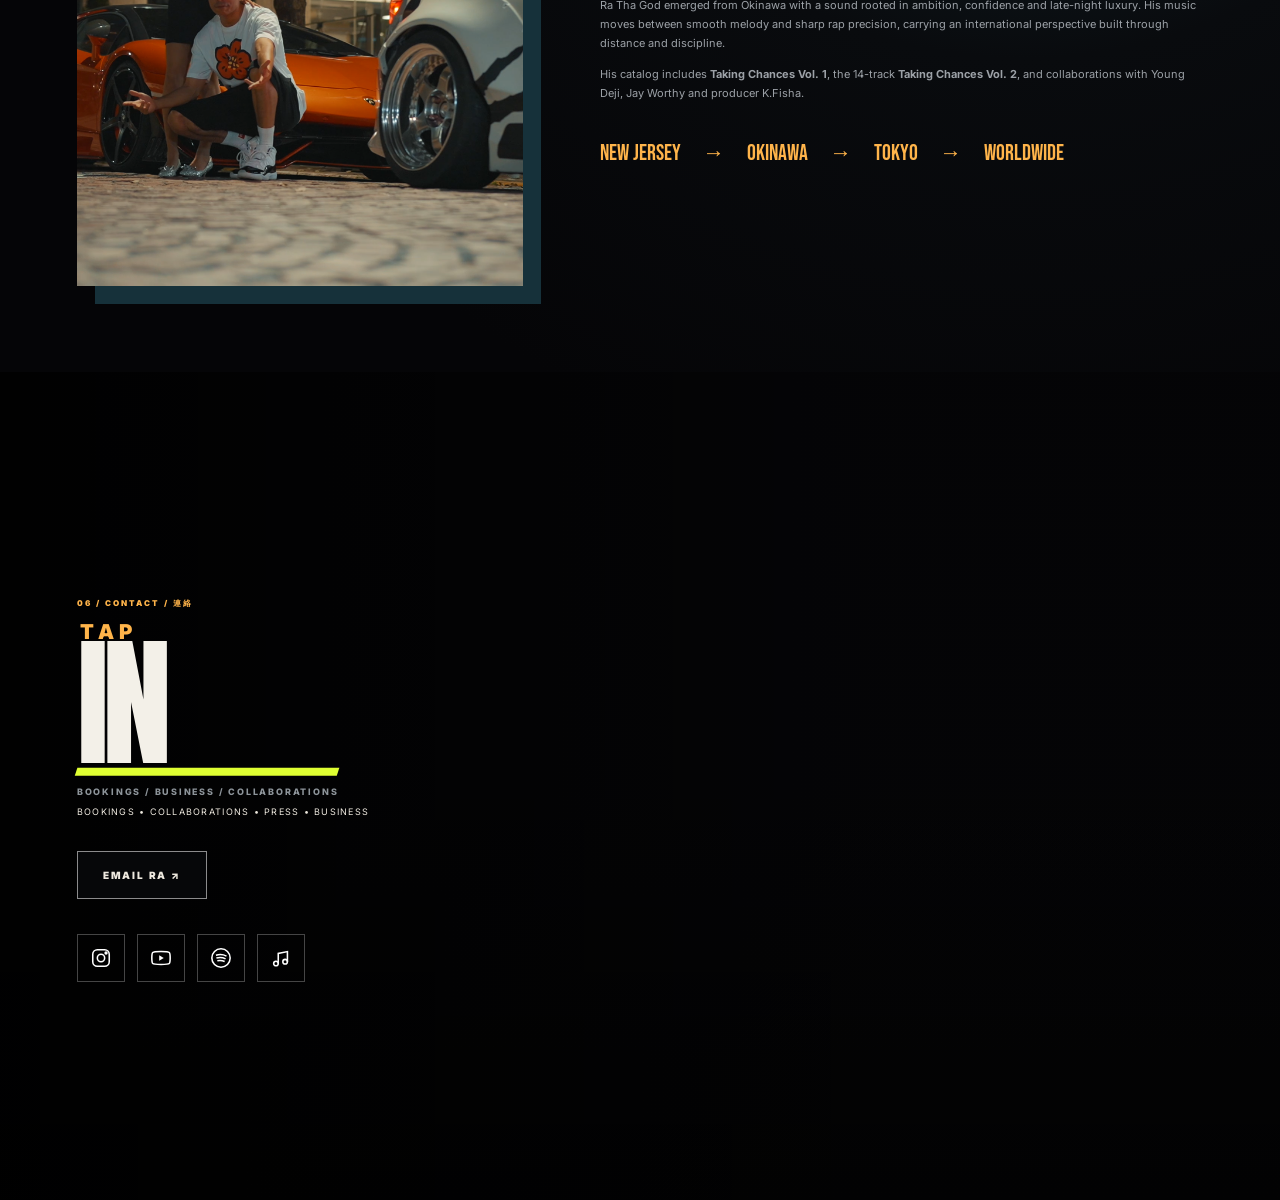
==== commit ba216f61: "Update hero section and audio track Updated the hero section and video playback for the main content" ====
--- a/index.html
+++ b/index.html
@@ -20,7 +20,7 @@
 
 <section id="gate" class="gate"><video autoplay muted loop playsinline><source src="raintro.mp4"></video><div class="gateShade"></div><div class="arrivalBoard"><div class="arrivalTop"><span>INTERNATIONAL RA</span><span>ARRIVALS / 到着</span><span>JP // 001</span></div><div class="arrivalMain"><small>WELCOME TO JAPAN / 日本へようこそ</small><h2>INTERNATIONAL<br><strong>ACCESS GRANTED</strong></h2><div class="arrivalRoute"><span><b>ORIGIN</b> NEW JERSEY</span><i>→</i><span><b>TRANSFER</b> OKINAWA</span><i>→</i><span><b>DESTINATION</b> TOKYO</span></div><p>DIFFERENT CITIES, SAME MOTION.</p></div><div class="arrivalStamp"><span>CLEARED</span><b>入国</b><small>JAPAN</small></div><div class="arrivalBottom"><span>RA THA GOD // INTERNATIONAL MOTION</span><span>35.6762° N / 139.6503° E</span></div></div><button id="enter" type="button" aria-label="Enter Japan and Ra Tha God's world"><span>ENTER RA'S WORLD →</span><small>INTERNATIONALRA.COM</small></button></section>
 
-<main id="top"><section class="hero"><video autoplay muted loop playsinline><source src="radejivideo.mp4"></video><div class="shade"></div><div class="heroCopy"><div class="cityTag"><span>東京 / TOKYO</span><b>YOU HAVE ARRIVED</b></div><h1 class="chapterTitle heroTitle"><span>RA THA</span><strong>GOD</strong></h1><p>NEW JERSEY → OKINAWA → TOKYO → WORLDWIDE</p><div class="motionLine">DIFFERENT CITIES, SAME MOTION.</div><div class="actions"><a href="#music">▶ STREAM RA</a><a href="#cinema">WATCH FILMS</a></div></div><div class="ticker" aria-label="Ra Tha God updates"><div class="tickerTrack"><span class="tickerGroup"><b>TOKYO // 東京</b><i>✦</i><span>NOW PLAYING: BAGGAGE</span><i>✦</i><span>LATEST: TAKING CHANCES VOL. 2</span><i>✦</i><span>14 TRACKS</span><i>✦</i><span>BAGGAGE</span><i>✦</i><span>TOKYO STYLIN'</span><i>✦</i><span>POWER PLAY</span><i>✦</i><b>OFFICIAL MERCH AVAILABLE</b><i>✦</i><span>NEW JERSEY → OKINAWA → WORLDWIDE</span><i>✦</i><span>RA THA GOD</span><i>✦</i></span><span class="tickerGroup"><b>TOKYO // 東京</b><i>✦</i><span>NOW PLAYING: BAGGAGE</span><i>✦</i><span>LATEST: TAKING CHANCES VOL. 2</span><i>✦</i><span>14 TRACKS</span><i>✦</i><span>BAGGAGE</span><i>✦</i><span>TOKYO STYLIN'</span><i>✦</i><span>POWER PLAY</span><i>✦</i><b>OFFICIAL MERCH AVAILABLE</b><i>✦</i><span>NEW JERSEY → OKINAWA → WORLDWIDE</span><i>✦</i><span>RA THA GOD</span><i>✦</i></span></div></div></section>
+<main id="top"><section class="hero"><video autoplay muted loop playsinline><source src="Rappowerplay.mp4"></video><div class="shade"></div><div class="heroCopy"><div class="cityTag"><span>東京 / TOKYO</span><b>YOU HAVE ARRIVED</b></div><h1 class="chapterTitle heroTitle"><span>RA THA</span><strong>GOD</strong></h1><p>NEW JERSEY → OKINAWA → TOKYO → WORLDWIDE</p><div class="motionLine">DIFFERENT CITIES, SAME MOTION.</div><div class="actions"><a href="#music">▶ STREAM RA</a><a href="#cinema">WATCH FILMS</a></div></div><div class="ticker" aria-label="Ra Tha God updates"><div class="tickerTrack"><span class="tickerGroup"><b>TOKYO // 東京</b><i>✦</i><span>NOW PLAYING: PARDON ME LOVE</span><i>✦</i><span>LATEST: TAKING CHANCES VOL. 2</span><i>✦</i><span>14 TRACKS</span><i>✦</i><span>BAGGAGE</span><i>✦</i><span>TOKYO STYLIN'</span><i>✦</i><span>POWER PLAY</span><i>✦</i><b>OFFICIAL MERCH AVAILABLE</b><i>✦</i><span>NEW JERSEY → OKINAWA → WORLDWIDE</span><i>✦</i><span>RA THA GOD</span><i>✦</i></span><span class="tickerGroup"><b>TOKYO // 東京</b><i>✦</i><span>NOW PLAYING: PARDON ME LOVE</span><i>✦</i><span>LATEST: TAKING CHANCES VOL. 2</span><i>✦</i><span>14 TRACKS</span><i>✦</i><span>BAGGAGE</span><i>✦</i><span>TOKYO STYLIN'</span><i>✦</i><span>POWER PLAY</span><i>✦</i><b>OFFICIAL MERCH AVAILABLE</b><i>✦</i><span>NEW JERSEY → OKINAWA → WORLDWIDE</span><i>✦</i><span>RA THA GOD</span><i>✦</i></span></div></div></section>
 
 <section id="music" class="tokyoPanel district"><div class="head"><div><small>01 / 渋谷 / TOKYO RECORD DISTRICT</small><h2 class="chapterTitle soundTitle"><span>THE</span><strong>CATALOG</strong><em>音楽 / MUSIC ARCHIVE</em></h2></div><p>First stop: the record district. Albums, EPs and singles from Ra Tha God.</p></div>
 <div class="album"><img src="takingchances.jpg" alt="Taking Chances Vol. 2 cover"><div><small>LATEST ALBUM / 2026</small><h3>TAKING CHANCES<br>VOL. 2</h3><p>14 TRACKS • 37 MINUTES</p><div class="streamLinks" aria-label="Listen to Ra Tha God"><a class="streamBtn spotifyBtn" href="https://open.spotify.com/artist/4mQ0zTOpDbE1PDmQUWM7Gh" target="_blank" rel="noopener" aria-label="Listen to Ra Tha God on Spotify"><svg viewBox="0 0 24 24" aria-hidden="true"><circle cx="12" cy="12" r="10"/><path d="M6.5 9c4-1.2 8.2-.8 11.5 1M7 12c3.5-.9 7.2-.5 10 1M8 15c2.8-.6 5.6-.3 8 .8"/></svg><span><small>LISTEN ON</small>SPOTIFY</span><b>↗</b></a><a class="streamBtn appleBtn" href="https://music.apple.com/us/artist/ra-tha-god/1589904165" target="_blank" rel="noopener" aria-label="Listen to Ra Tha God on Apple Music"><svg viewBox="0 0 24 24" aria-hidden="true"><path d="M9 18V7l10-2v11"/><circle cx="6.5" cy="18" r="2.5"/><circle cx="16.5" cy="16" r="2.5"/></svg><span><small>LISTEN ON</small>APPLE MUSIC</span><b>↗</b></a></div></div></div>
@@ -53,4 +53,4 @@
 <section id="about" class="about"><div class="aboutPhoto"></div><div><small>05 / WHO IS RA? / ラ・ザ・ゴッド</small><h2 class="chapterTitle aboutTitle"><span>THE STORY</span><strong>SO FAR</strong><em>WHO IS RA THA GOD?</em></h2><p class="lead">A New Jersey native whose musical identity was shaped thousands of miles from home in Okinawa, Japan.</p><p>Ra Tha God emerged from Okinawa with a sound rooted in ambition, confidence and late-night luxury. His music moves between smooth melody and sharp rap precision, carrying an international perspective built through distance and discipline.</p><p>His catalog includes <b>Taking Chances Vol. 1</b>, the 14-track <b>Taking Chances Vol. 2</b>, and collaborations with Young Deji, Jay Worthy and producer K.Fisha.</p><div class="route">NEW JERSEY　→　OKINAWA　→　TOKYO　→　WORLDWIDE</div></div></section>
 
 <section id="contact" class="contact"><video autoplay muted loop playsinline><source src="studiosession.mp4"></video><div class="shade"></div><div class="contactInner"><small>06 / CONTACT / 連絡</small><h2 class="chapterTitle contactTitle"><span>TAP</span><strong>IN</strong><em>BOOKINGS / BUSINESS / COLLABORATIONS</em></h2><p>BOOKINGS • COLLABORATIONS • PRESS • BUSINESS</p><a class="emailButton" href="mailto:moneytreemusic83@gmail.com">EMAIL RA ↗</a><div class="social"><a aria-label="Instagram" href="https://www.instagram.com/rathagod/" target="_blank" rel="noopener"><svg viewBox="0 0 24 24"><rect x="3" y="3" width="18" height="18" rx="5"/><circle cx="12" cy="12" r="4"/><circle cx="17.5" cy="6.5" r="1"/></svg></a><a aria-label="YouTube" href="https://www.youtube.com/@rathagod8086" target="_blank" rel="noopener"><svg viewBox="0 0 24 24"><path d="M22 12s0-5-1-6-3-1-9-1-8 0-9 1-1 6-1 6 0 5 1 6 3 1 9 1 8 0 9-1 1-6 1-6z"/><path class="fill" d="m10 9 5 3-5 3z"/></svg></a><a aria-label="Spotify" href="https://open.spotify.com/artist/4mQ0zTOpDbE1PDmQUWM7Gh" target="_blank" rel="noopener"><svg viewBox="0 0 24 24"><circle cx="12" cy="12" r="10"/><path d="M6.5 9c4-1.2 8.2-.8 11.5 1M7 12c3.5-.9 7.2-.5 10 1M8 15c2.8-.6 5.6-.3 8 .8"/></svg></a><a aria-label="Apple Music" href="https://music.apple.com/us/artist/ra-tha-god/1589904165" target="_blank" rel="noopener"><svg viewBox="0 0 24 24"><path d="M9 18V7l10-2v11"/><circle cx="6.5" cy="18" r="2.5"/><circle cx="16.5" cy="16" r="2.5"/></svg></a></div></div></section></main>
-<div class="photoLightbox" id="photoLightbox" aria-hidden="true"><button aria-label="Close photo">×</button><img alt=""><span></span></div><div id="audioDock" class="audioDock"><button id="audioToggle">▶</button><div><small>NOW PLAYING</small><b>BAGGAGE</b><span>RA THA GOD × YOUNG DEJI</span></div><div class="wave"><i></i><i></i><i></i><i></i><i></i><i></i></div><time id="audioTime">0:00</time><audio id="baggageAudio" loop preload="metadata"><source src="baggagesong.mp3" type="audio/mpeg"></audio></div><button class="toTop">↑</button><script src="script.js"></script></body></html>
+<div class="photoLightbox" id="photoLightbox" aria-hidden="true"><button aria-label="Close photo">×</button><img alt=""><span></span></div><div id="audioDock" class="audioDock"><button id="audioToggle">▶</button><div><small>NOW PLAYING</small><b>PARDON ME LOVE</b><span>RA THA GOD</span></div><div class="wave"><i></i><i></i><i></i><i></i><i></i><i></i></div><time id="audioTime">0:00</time><audio id="baggageAudio" loop preload="metadata"><source src="pardon.mp3" type="audio/mpeg"></audio></div><button class="toTop">↑</button><script src="script.js"></script></body></html>
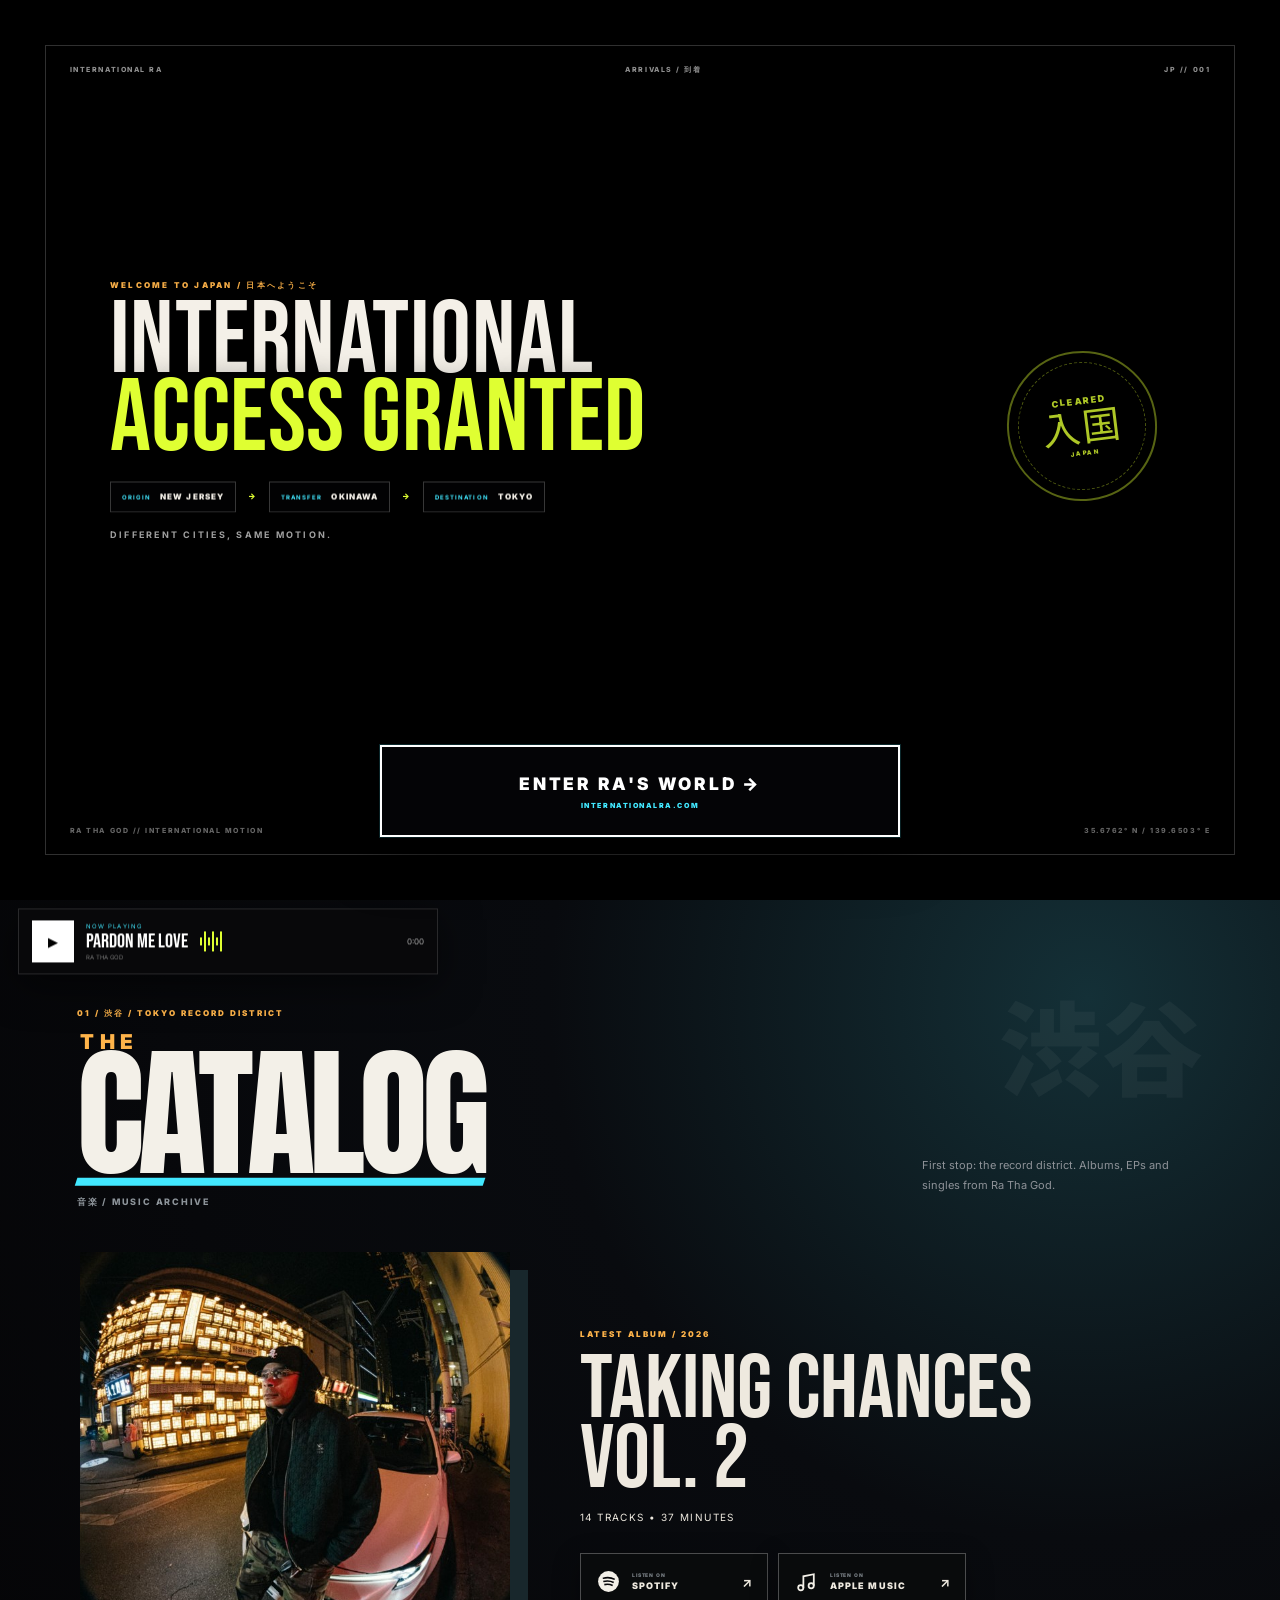
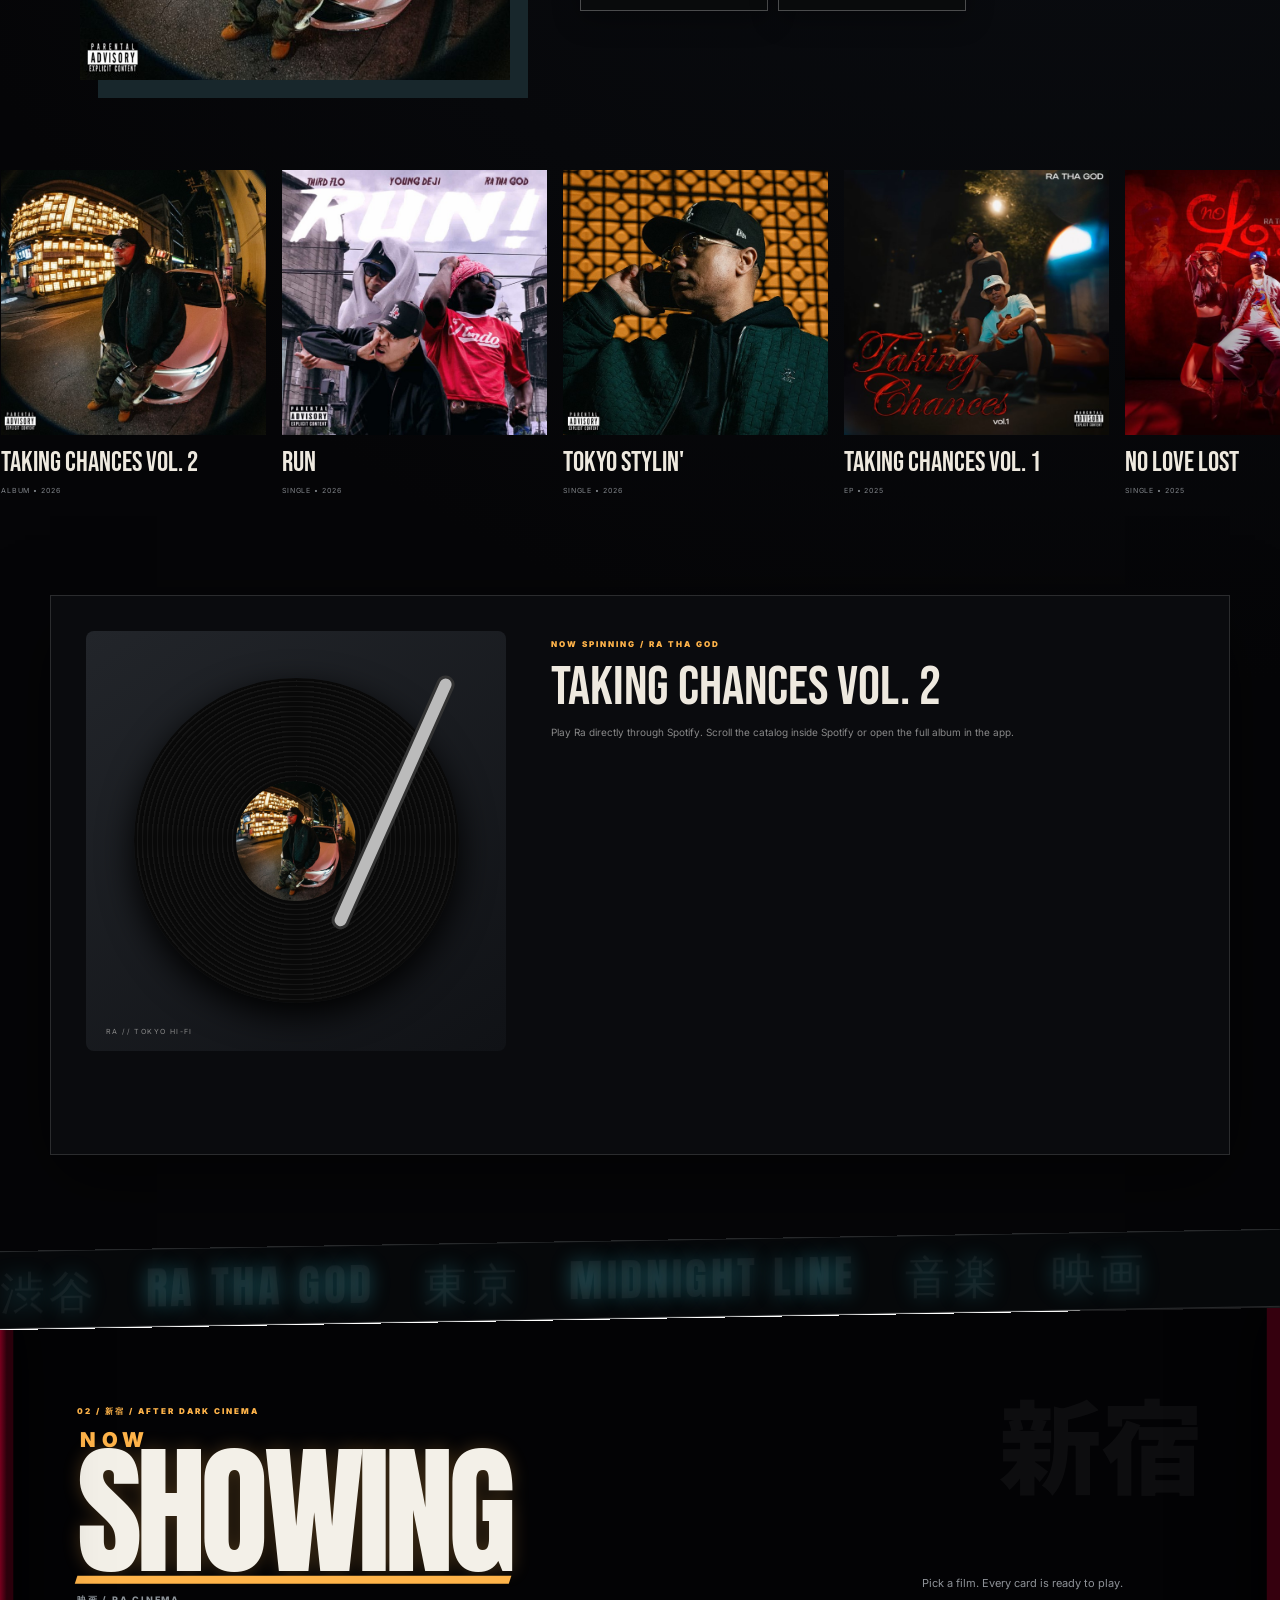
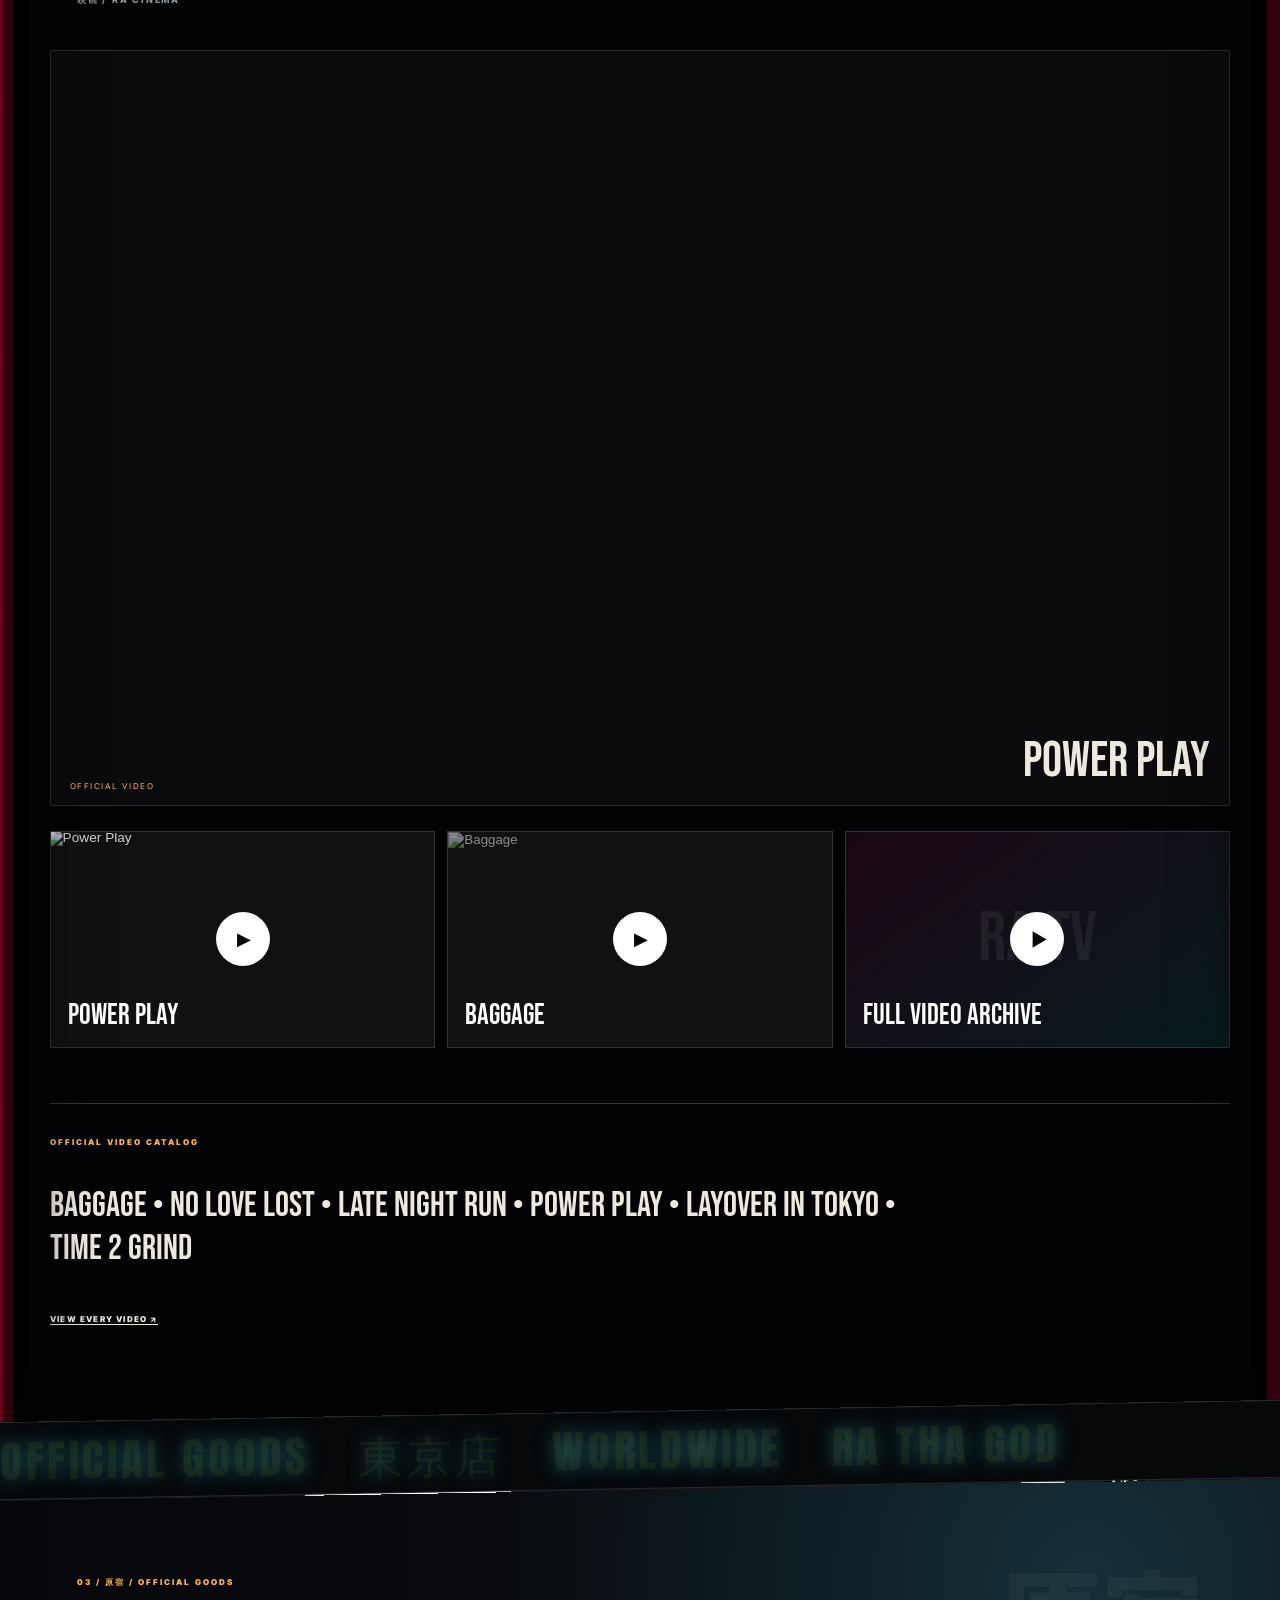
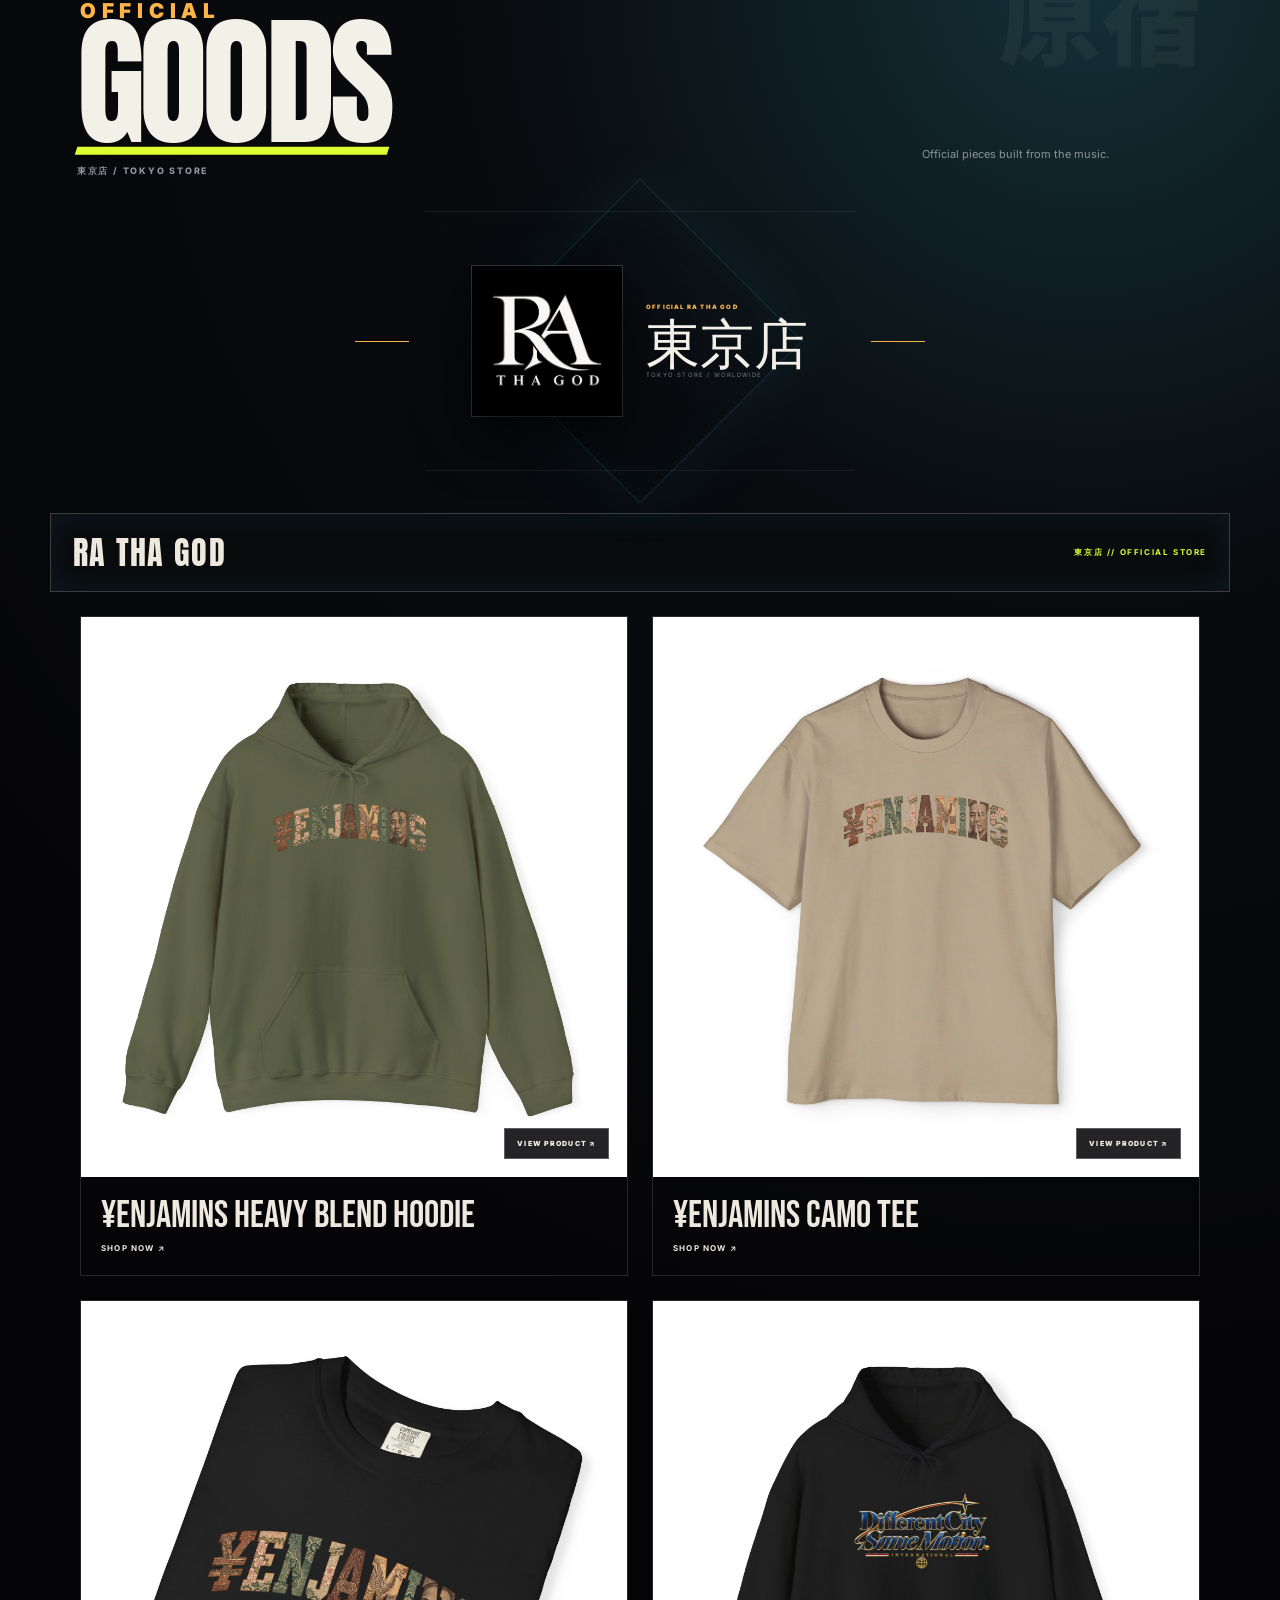
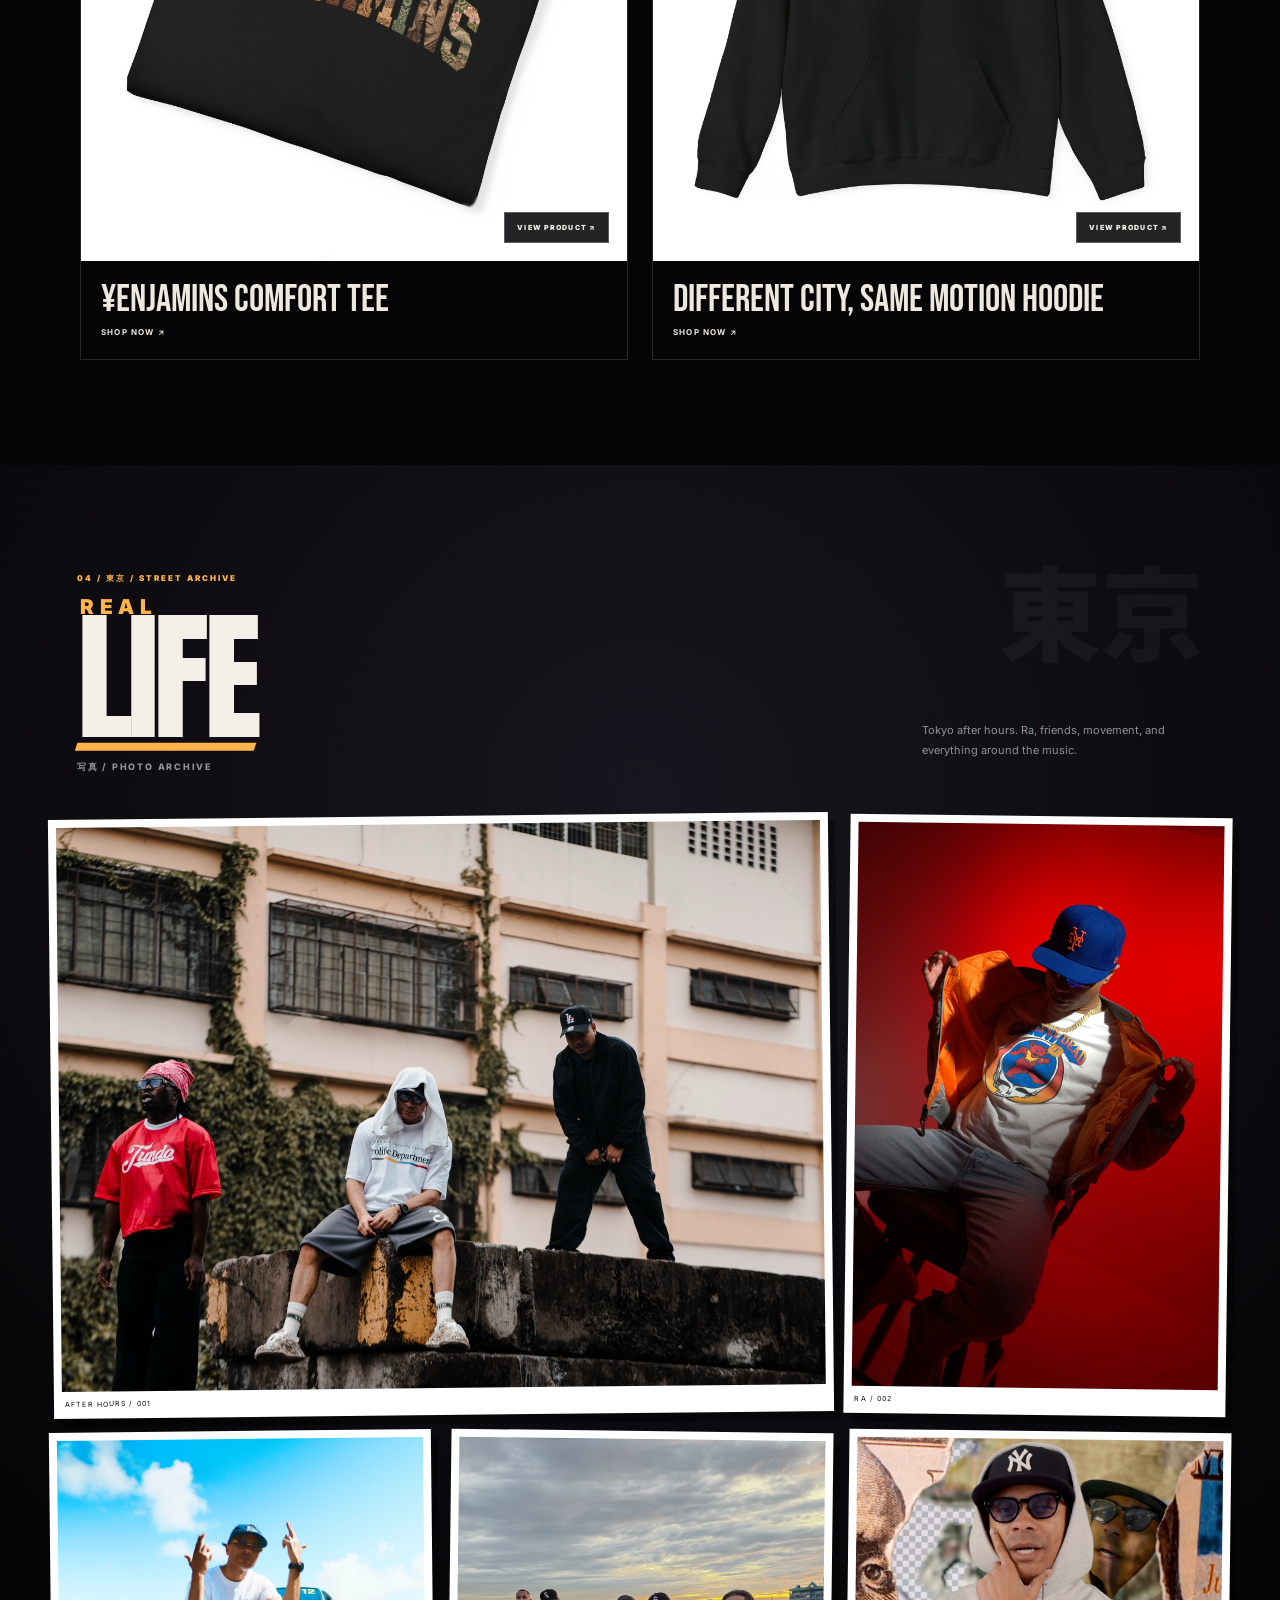
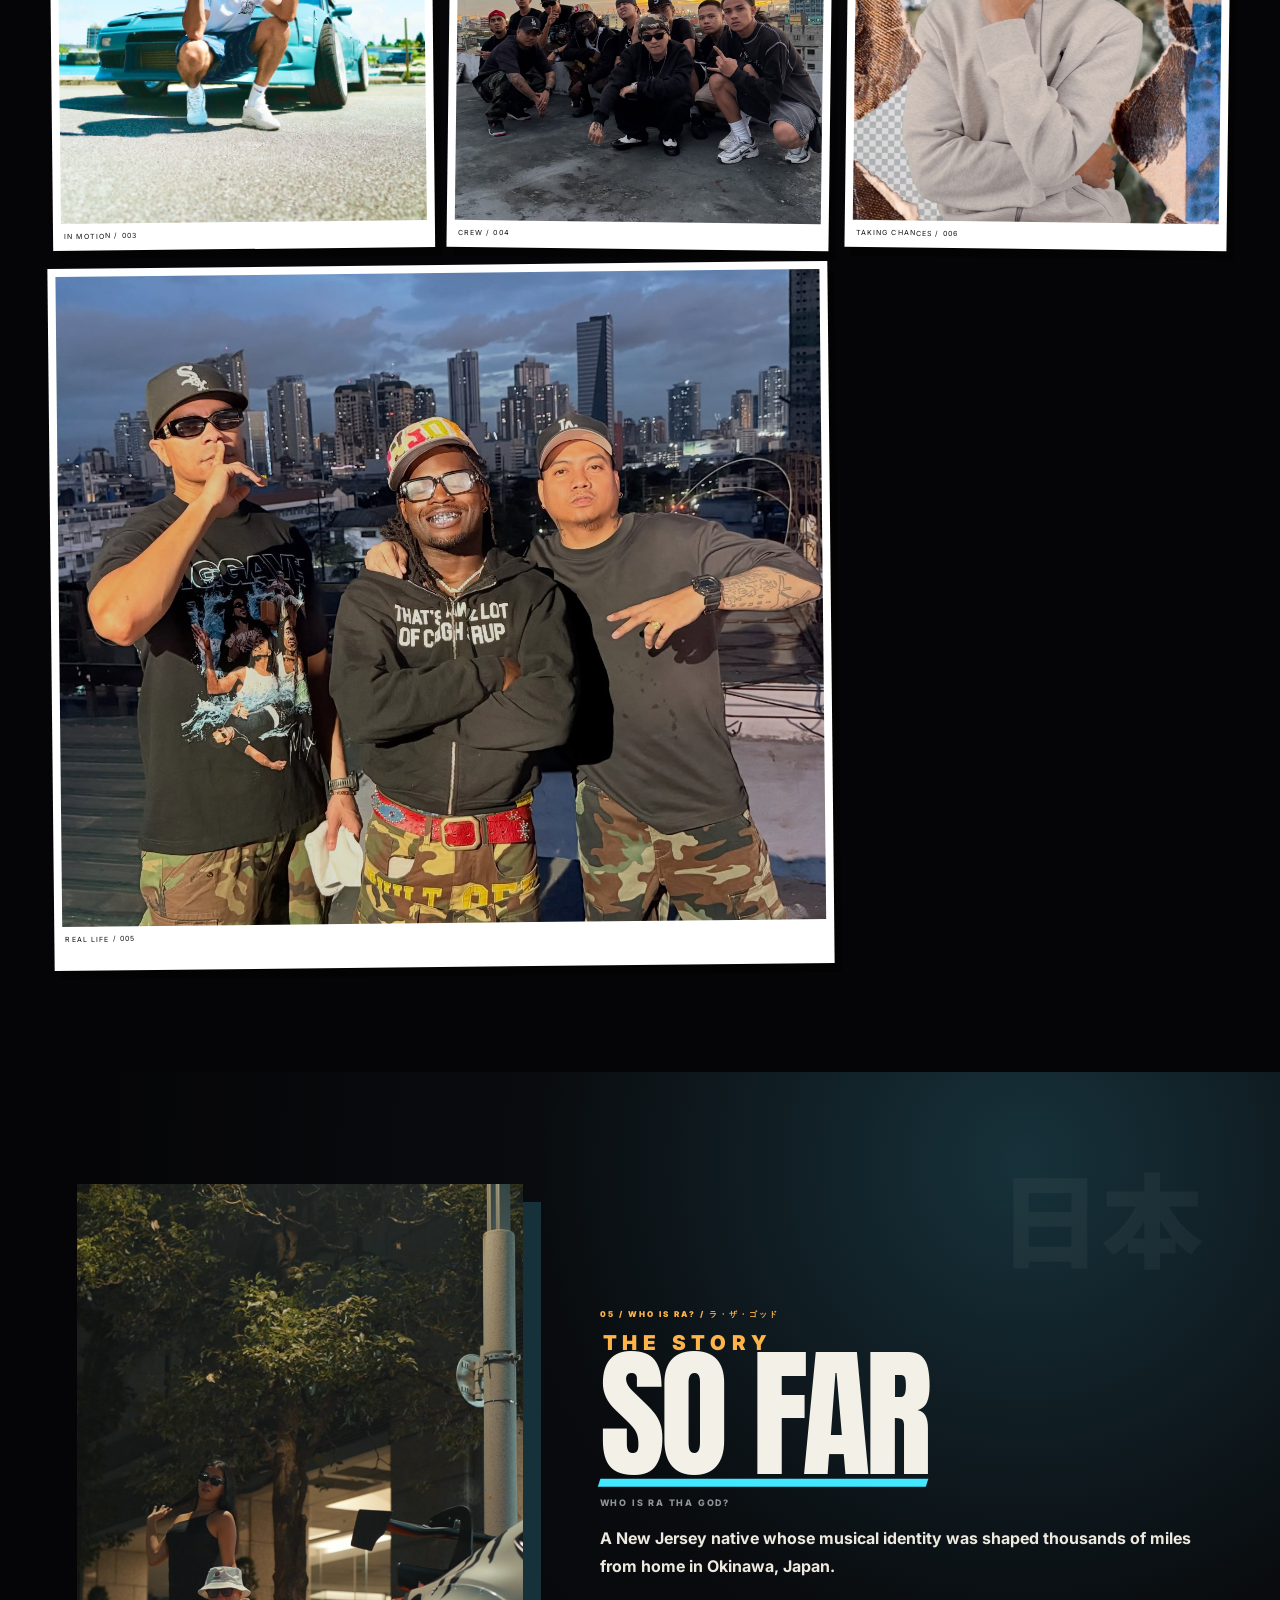
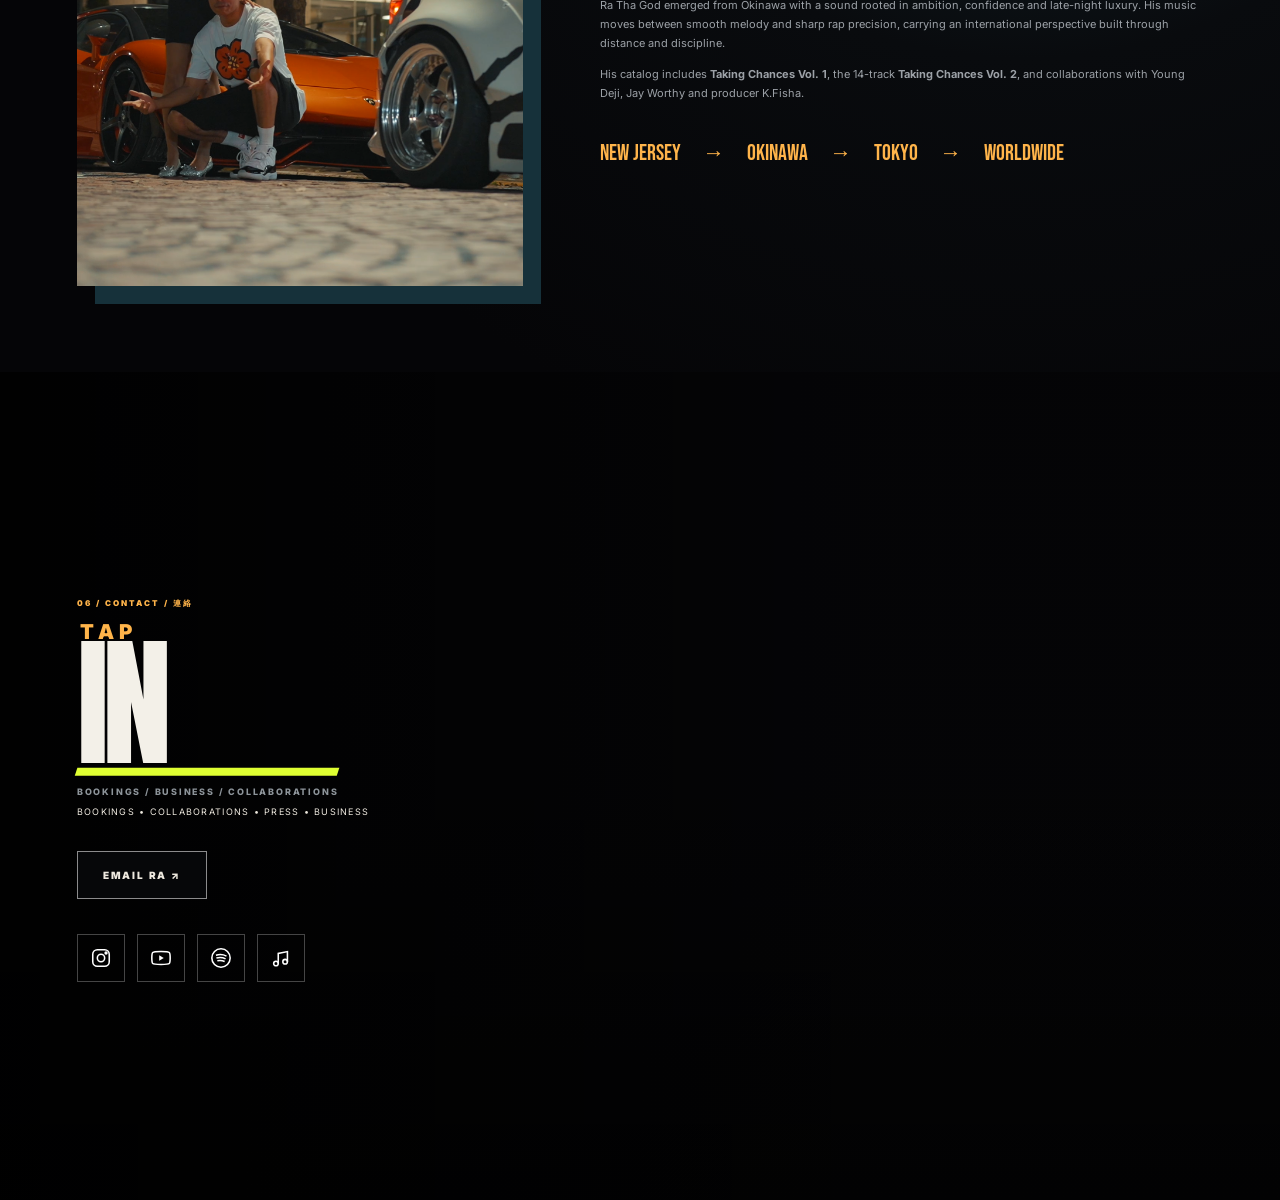
==== commit e102df69: "Update index.html" ====
--- a/index.html
+++ b/index.html
@@ -42,9 +42,9 @@
 <div class="archiveText"><small>OFFICIAL VIDEO CATALOG</small><p>BAGGAGE • NO LOVE LOST • LATE NIGHT RUN • POWER PLAY • LAYOVER IN TOKYO • TIME 2 GRIND</p><a href="https://www.youtube.com/@rathagod8086" target="_blank" rel="noopener">VIEW EVERY VIDEO ↗</a></div></div></section>
 
 <div class="cityTransition reverse"><span>OFFICIAL GOODS　東京店　WORLDWIDE　RA THA GOD　</span></div><section id="shop" class="tokyoPanel district"><div class="head"><div><small>03 / 原宿 / OFFICIAL GOODS</small><h2 class="chapterTitle shopTitle"><span>OFFICIAL</span><strong>GOODS</strong><em>東京店 / TOKYO STORE</em></h2></div><p>Official pieces built from the music.</p></div><div class="storeBrandMark" aria-hidden="true"><div class="storeLogoHalo"></div><img src="rafavicon.png" alt=""><div><small>OFFICIAL RA THA GOD</small><b>東京店</b><span>TOKYO STORE / WORLDWIDE</span></div></div><div class="storefrontSign"><span>RA THA GOD</span><b>東京店 // OFFICIAL STORE</b></div><div class="products">
-<a href="https://international-ra.printify.me/product/32249717" target="_blank" rel="noopener"><div class="productVisual productPhoto"><img src="yenjamins1.jpg" alt="Yenjamins Camo Arch T-Shirt"><span class="viewTag">VIEW PRODUCT ↗</span></div><h3>¥ENJAMINS CAMO ARCH T-SHIRT</h3><b>SHOP NOW ↗</b></a>
+<a href="https://international-ra.printify.me/product/32249717" target="_blank" rel="noopener"><div class="productVisual productPhoto"><img src="yenjamins1.jpg" alt="Yenjamins Camo Arch T-Shirt"><span class="viewTag">VIEW PRODUCT ↗</span></div><h3>¥ENJAMINS HEAVY BLEND HOODIE</h3><b>SHOP NOW ↗</b></a>
 <a href="https://international-ra.printify.me/product/32250743" target="_blank" rel="noopener"><div class="productVisual productPhoto"><img src="yenjamins2.jpg" alt="Yenjamins Camo Tee"><span class="viewTag">VIEW PRODUCT ↗</span></div><h3>¥ENJAMINS CAMO TEE</h3><b>SHOP NOW ↗</b></a>
-<a href="https://international-ra.printify.me/product/32247832" target="_blank" rel="noopener"><div class="productVisual productPhoto"><img src="yenjamins3.jpg" alt="Yenjamins Unisex Heavy Blend Hooded Sweatshirt"><span class="viewTag">VIEW PRODUCT ↗</span></div><h3>¥ENJAMINS HEAVY BLEND HOODIE</h3><b>SHOP NOW ↗</b></a>
+<a href="https://international-ra.printify.me/product/32247832" target="_blank" rel="noopener"><div class="productVisual productPhoto"><img src="yenjamins3.jpg" alt="Yenjamins Unisex Heavy Blend Hooded Sweatshirt"><span class="viewTag">VIEW PRODUCT ↗</span></div><h3>¥ENJAMINS COMFORT TEE</h3><b>SHOP NOW ↗</b></a>
 <a href="https://international-ra.printify.me/product/32250779" target="_blank" rel="noopener"><div class="productVisual productPhoto"><img src="rahoodie2.jpg" alt="Different City Same Motion Hoodie"><span class="viewTag">VIEW PRODUCT ↗</span></div><h3>DIFFERENT CITY, SAME MOTION HOODIE</h3><b>SHOP NOW ↗</b></a>
 </div></section>
 
